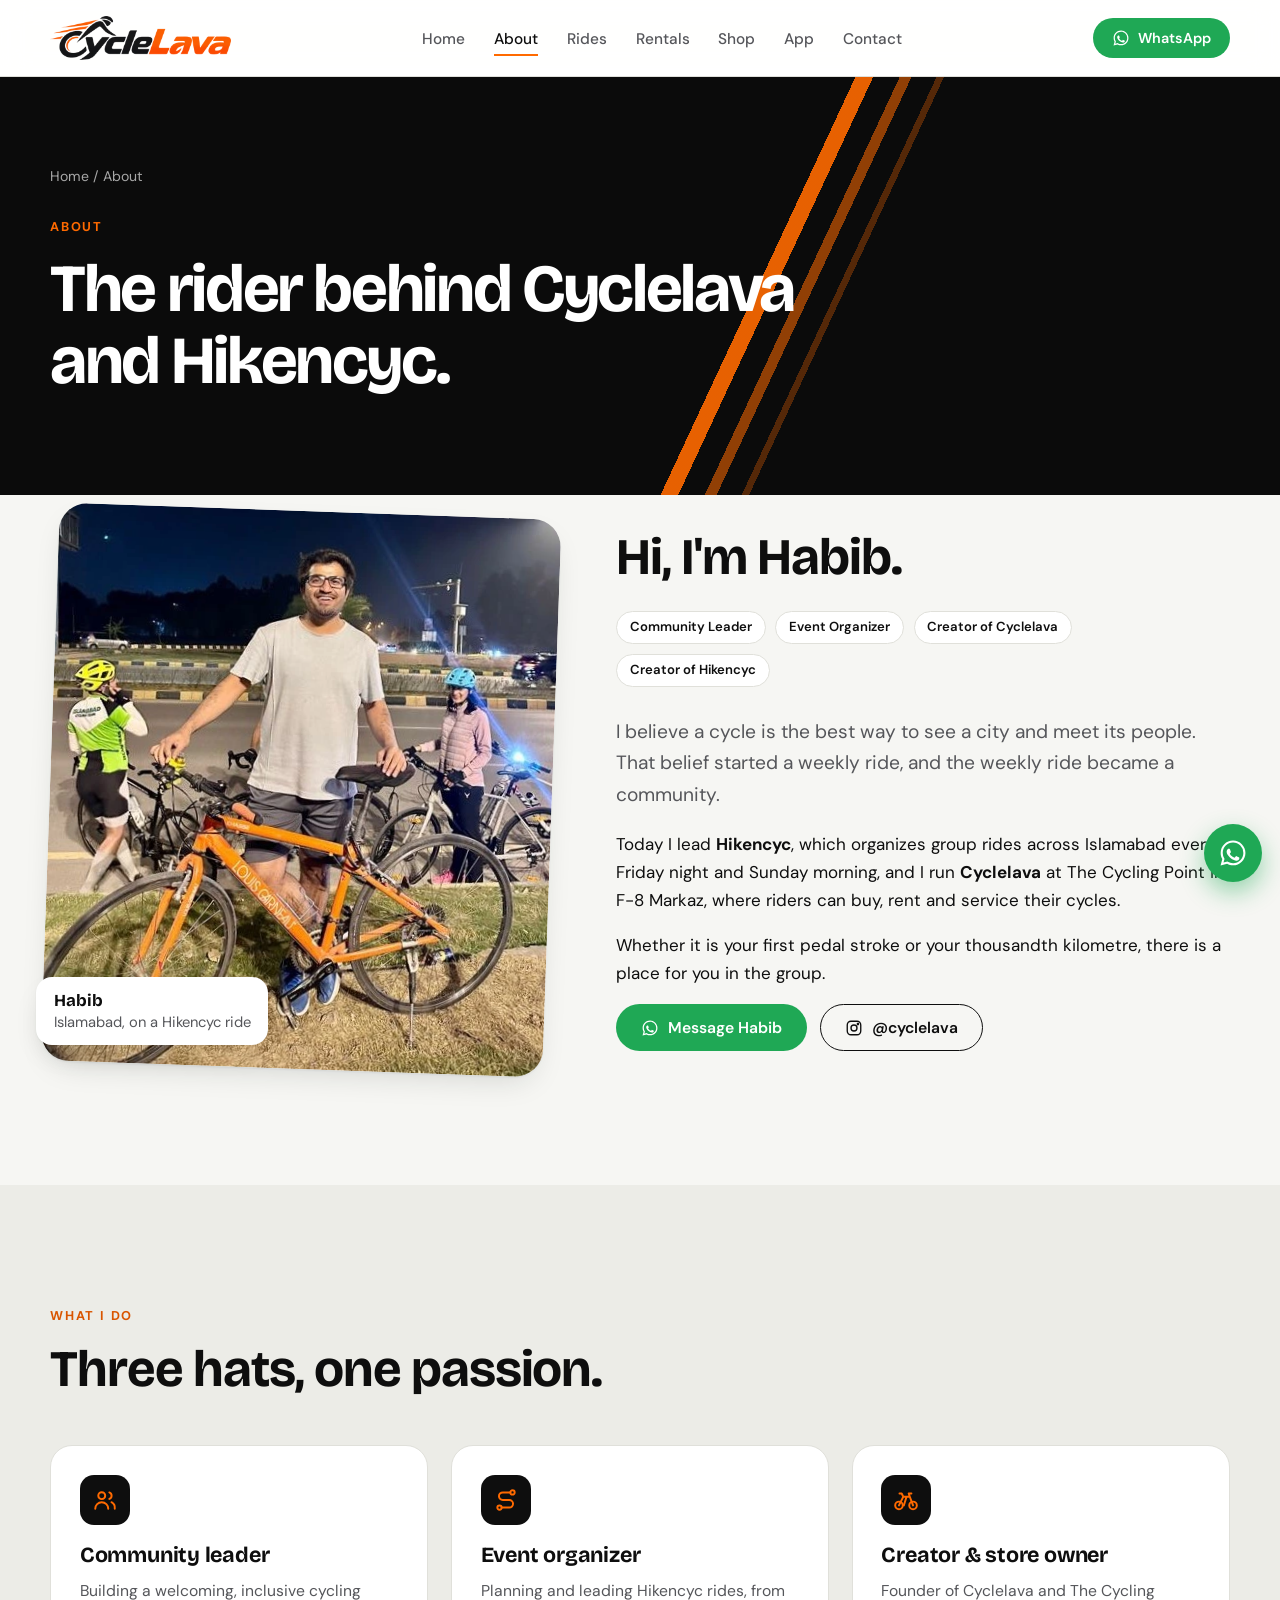
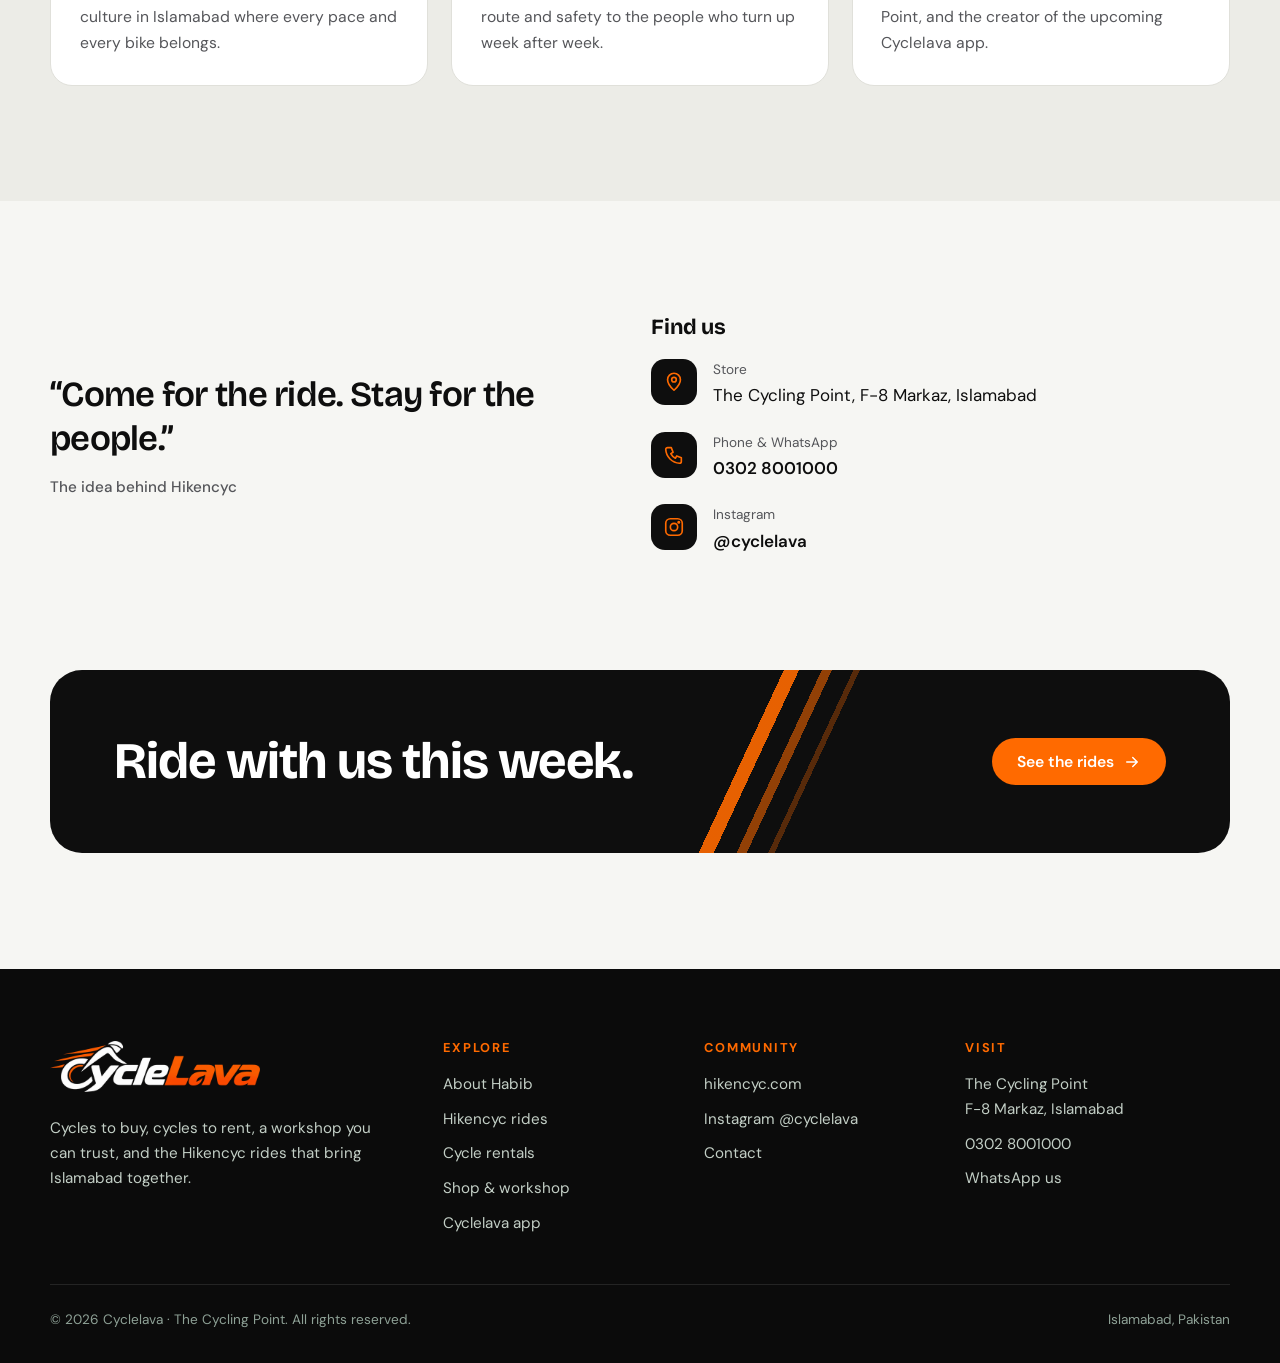
==== about/index.html @ 240cebce "Check in" ====
<!DOCTYPE html>
<html lang="en">
<head>
<meta charset="UTF-8">
<meta name="viewport" content="width=device-width, initial-scale=1">
<title>About Habib | Founder of Cyclelava &amp; Hikencyc, Islamabad</title>
<meta name="description" content="Meet Habib: community leader, event organizer and creator of Cyclelava and Hikencyc, Islamabad&#x27;s cycling community with rides every Friday night and Sunday morning.">
<link rel="canonical" href="https://cyclelava.com/about/">
<meta name="robots" content="index, follow, max-image-preview:large">
<meta name="theme-color" content="#f6f2ea">
<meta name="author" content="Habib">
<meta name="geo.region" content="PK-IS"><meta name="geo.placename" content="Islamabad">
<meta property="og:site_name" content="Cyclelava">
<meta property="og:type" content="profile">
<meta property="og:title" content="About Habib | Founder of Cyclelava &amp; Hikencyc, Islamabad">
<meta property="og:description" content="Meet Habib: community leader, event organizer and creator of Cyclelava and Hikencyc, Islamabad&#x27;s cycling community with rides every Friday night and Sunday morning.">
<meta property="og:url" content="https://cyclelava.com/about/">
<meta property="og:image" content="https://cyclelava.com/assets/images/habib.jpg">
<meta property="og:locale" content="en_PK">
<meta name="twitter:card" content="summary_large_image">
<meta name="twitter:title" content="About Habib | Founder of Cyclelava &amp; Hikencyc, Islamabad">
<meta name="twitter:description" content="Meet Habib: community leader, event organizer and creator of Cyclelava and Hikencyc, Islamabad&#x27;s cycling community with rides every Friday night and Sunday morning.">
<meta name="twitter:image" content="https://cyclelava.com/assets/images/habib.jpg">
<link rel="icon" type="image/png" href="/assets/images/favicon.png">
<link rel="apple-touch-icon" href="/assets/images/apple-touch-icon.png">
<link rel="preconnect" href="https://fonts.googleapis.com"><link rel="preconnect" href="https://fonts.gstatic.com" crossorigin><link href="https://fonts.googleapis.com/css2?family=Bricolage+Grotesque:opsz,wght@12..96,500;12..96,700;12..96,800&family=DM+Sans:wght@400;500;600;700&display=swap" rel="stylesheet">
<link rel="stylesheet" href="/assets/css/style.css">
<script type="application/ld+json">{"@context": "https://schema.org", "@type": ["BikeStore", "LocalBusiness"], "@id": "https://cyclelava.com/#business", "name": "Cyclelava | The Cycling Point", "alternateName": ["Cyclelava", "The Cycling Point Islamabad"], "description": "Bicycle store in F-8 Markaz, Islamabad: new and pre-owned cycles, bicycle rentals, accessories, repairs and home of the Hikencyc cycling community.", "url": "https://cyclelava.com/", "image": "https://cyclelava.com/assets/images/habib.jpg", "logo": "https://cyclelava.com/assets/images/logo.webp", "telephone": "+923028001000", "sameAs": ["https://instagram.com/cyclelava", "https://hikencyc.com"], "priceRange": "$$", "hasMap": "https://www.google.com/maps/search/?api=1&query=The+Cycling+Point+F-8+Markaz+Islamabad", "address": {"@type": "PostalAddress", "streetAddress": "The Cycling Point, F-8 Markaz", "addressLocality": "Islamabad", "addressRegion": "Islamabad Capital Territory", "addressCountry": "PK"}, "founder": {"@id": "https://cyclelava.com/about/#habib"}, "areaServed": "Islamabad"}</script><script type="application/ld+json">{"@context": "https://schema.org", "@type": "Person", "@id": "https://cyclelava.com/about/#habib", "name": "Habib", "jobTitle": "Founder, Community Leader & Event Organizer", "image": "https://cyclelava.com/assets/images/habib.jpg", "url": "https://cyclelava.com/about/", "telephone": "+923028001000", "worksFor": {"@id": "https://cyclelava.com/#business"}, "sameAs": ["https://instagram.com/cyclelava", "https://hikencyc.com"], "address": {"@type": "PostalAddress", "addressLocality": "Islamabad", "addressCountry": "PK"}}</script><script type="application/ld+json">{"@context": "https://schema.org", "@type": "BreadcrumbList", "itemListElement": [{"@type": "ListItem", "position": 1, "name": "Home", "item": "https://cyclelava.com/"}, {"@type": "ListItem", "position": 2, "name": "About", "item": "https://cyclelava.com/about/"}]}</script>
</head>
<body>
<a class="skip" href="#main">Skip to content</a>
<header class="site-header"><div class="container nav">
<a class="logo" href="/" aria-label="CycleLava home"><img src="/assets/images/logo-speedmark.webp" width="576" height="140" alt="CycleLava"></a>
<nav aria-label="Main"><ul class="nav-links"><li><a href="/">Home</a></li><li><a href="/about/" aria-current="page">About</a></li><li><a href="/events/">Rides</a></li><li><a href="/rentals/">Rentals</a></li><li><a href="/shop/">Shop</a></li><li><a href="/app/">App</a></li><li><a href="/contact/">Contact</a></li><li class="menu-cta"><a class="btn btn-wa" href="https://wa.me/923028001000?text=Assalam-o-Alaikum%21%20I%20found%20you%20through%20the%20Cyclelava%20website." target="_blank" rel="noopener"><svg viewBox="0 0 24 24" fill="currentColor"><path d="M12.04 2c-5.46 0-9.91 4.45-9.91 9.91 0 1.75.46 3.45 1.32 4.95L2.05 22l5.25-1.38c1.45.79 3.08 1.21 4.74 1.21 5.46 0 9.91-4.45 9.91-9.91 0-2.65-1.03-5.14-2.9-7.01A9.816 9.816 0 0012.04 2m.01 1.67c2.2 0 4.26.86 5.82 2.42a8.225 8.225 0 012.41 5.83c0 4.54-3.7 8.24-8.24 8.24-1.48 0-2.93-.4-4.2-1.15l-.3-.18-3.12.82.83-3.04-.2-.31a8.196 8.196 0 01-1.26-4.38c0-4.54 3.7-8.24 8.24-8.24m4.52 11.64c-.25-.13-1.47-.72-1.7-.81-.23-.08-.39-.13-.56.13-.17.25-.64.81-.79.97-.14.17-.29.19-.54.06-.25-.13-1.06-.39-2.01-1.24-.74-.66-1.25-1.48-1.39-1.73-.14-.25-.01-.39.11-.51.11-.11.25-.29.37-.43.13-.15.17-.25.25-.42.08-.17.04-.31-.02-.44-.06-.13-.56-1.35-.77-1.85-.2-.49-.41-.42-.56-.43h-.48c-.17 0-.44.06-.67.31-.23.25-.88.86-.88 2.1 0 1.24.9 2.44 1.03 2.61.13.17 1.78 2.71 4.3 3.8 2.53 1.08 2.53.72 2.98.68.46-.05 1.47-.6 1.68-1.18.21-.58.21-1.08.15-1.18-.06-.1-.23-.17-.48-.29z"/></svg> Chat on WhatsApp</a><a class="btn btn-ghost" href="tel:+923028001000"><svg viewBox="0 0 24 24" fill="none" stroke="currentColor" stroke-width="1.8" stroke-linecap="round" stroke-linejoin="round"><path d="M5 4h4l2 5-2.5 1.5a11 11 0 005 5L15 13l5 2v4a2 2 0 01-2 2A16 16 0 013 6a2 2 0 012-2z"/></svg> Call 0302 8001000</a></li></ul></nav>
<a class="btn btn-wa btn-sm nav-cta" href="https://wa.me/923028001000?text=Assalam-o-Alaikum%21%20I%20found%20you%20through%20the%20Cyclelava%20website." target="_blank" rel="noopener"><svg viewBox="0 0 24 24" fill="currentColor"><path d="M12.04 2c-5.46 0-9.91 4.45-9.91 9.91 0 1.75.46 3.45 1.32 4.95L2.05 22l5.25-1.38c1.45.79 3.08 1.21 4.74 1.21 5.46 0 9.91-4.45 9.91-9.91 0-2.65-1.03-5.14-2.9-7.01A9.816 9.816 0 0012.04 2m.01 1.67c2.2 0 4.26.86 5.82 2.42a8.225 8.225 0 012.41 5.83c0 4.54-3.7 8.24-8.24 8.24-1.48 0-2.93-.4-4.2-1.15l-.3-.18-3.12.82.83-3.04-.2-.31a8.196 8.196 0 01-1.26-4.38c0-4.54 3.7-8.24 8.24-8.24m4.52 11.64c-.25-.13-1.47-.72-1.7-.81-.23-.08-.39-.13-.56.13-.17.25-.64.81-.79.97-.14.17-.29.19-.54.06-.25-.13-1.06-.39-2.01-1.24-.74-.66-1.25-1.48-1.39-1.73-.14-.25-.01-.39.11-.51.11-.11.25-.29.37-.43.13-.15.17-.25.25-.42.08-.17.04-.31-.02-.44-.06-.13-.56-1.35-.77-1.85-.2-.49-.41-.42-.56-.43h-.48c-.17 0-.44.06-.67.31-.23.25-.88.86-.88 2.1 0 1.24.9 2.44 1.03 2.61.13.17 1.78 2.71 4.3 3.8 2.53 1.08 2.53.72 2.98.68.46-.05 1.47-.6 1.68-1.18.21-.58.21-1.08.15-1.18-.06-.1-.23-.17-.48-.29z"/></svg> WhatsApp</a>
<button class="nav-toggle" aria-label="Menu" aria-expanded="false"><span></span></button>
</div></header>
<main id="main">

<section class="page-head"><div class="container">
<div class="crumbs"><a href="/">Home</a> / About</div>
<span class="eyebrow">About</span>
<h1>The rider behind Cyclelava and Hikencyc.</h1>
</div></section>

<section class="section" style="padding-top:1rem"><div class="container split">
<div class="photo-card tilt reveal"><img src="/assets/images/habib.webp" width="612" height="558" alt="Habib, community leader and event organizer, with his orange road bike on an Islamabad night ride">
<div class="photo-tag"><strong>Habib</strong><span>Islamabad, on a Hikencyc ride</span></div></div>
<div class="reveal">
<h2>Hi, I'm Habib.</h2>
<div class="role-list"><span class="chip">Community Leader</span><span class="chip">Event Organizer</span><span class="chip">Creator of Cyclelava</span><span class="chip">Creator of Hikencyc</span></div>
<p class="lead">I believe a cycle is the best way to see a city and meet its people. That belief started a weekly ride, and the weekly ride became a community.</p>
<p>Today I lead <strong>Hikencyc</strong>, which organizes group rides across Islamabad every Friday night and Sunday morning, and I run <strong>Cyclelava</strong> at The Cycling Point in F-8 Markaz, where riders can buy, rent and service their cycles.</p>
<p>Whether it is your first pedal stroke or your thousandth kilometre, there is a place for you in the group.</p>
<div class="btn-row"><a class="btn btn-wa" href="https://wa.me/923028001000?text=Assalam-o-Alaikum%20Habib%21%20I%20found%20you%20through%20the%20Cyclelava%20website." target="_blank" rel="noopener"><svg viewBox="0 0 24 24" fill="currentColor"><path d="M12.04 2c-5.46 0-9.91 4.45-9.91 9.91 0 1.75.46 3.45 1.32 4.95L2.05 22l5.25-1.38c1.45.79 3.08 1.21 4.74 1.21 5.46 0 9.91-4.45 9.91-9.91 0-2.65-1.03-5.14-2.9-7.01A9.816 9.816 0 0012.04 2m.01 1.67c2.2 0 4.26.86 5.82 2.42a8.225 8.225 0 012.41 5.83c0 4.54-3.7 8.24-8.24 8.24-1.48 0-2.93-.4-4.2-1.15l-.3-.18-3.12.82.83-3.04-.2-.31a8.196 8.196 0 01-1.26-4.38c0-4.54 3.7-8.24 8.24-8.24m4.52 11.64c-.25-.13-1.47-.72-1.7-.81-.23-.08-.39-.13-.56.13-.17.25-.64.81-.79.97-.14.17-.29.19-.54.06-.25-.13-1.06-.39-2.01-1.24-.74-.66-1.25-1.48-1.39-1.73-.14-.25-.01-.39.11-.51.11-.11.25-.29.37-.43.13-.15.17-.25.25-.42.08-.17.04-.31-.02-.44-.06-.13-.56-1.35-.77-1.85-.2-.49-.41-.42-.56-.43h-.48c-.17 0-.44.06-.67.31-.23.25-.88.86-.88 2.1 0 1.24.9 2.44 1.03 2.61.13.17 1.78 2.71 4.3 3.8 2.53 1.08 2.53.72 2.98.68.46-.05 1.47-.6 1.68-1.18.21-.58.21-1.08.15-1.18-.06-.1-.23-.17-.48-.29z"/></svg> Message Habib</a><a class="btn btn-ghost" href="https://instagram.com/cyclelava" target="_blank" rel="noopener"><svg viewBox="0 0 24 24" fill="none" stroke="currentColor" stroke-width="1.8" stroke-linecap="round" stroke-linejoin="round"><rect x="3" y="3" width="18" height="18" rx="5"/><circle cx="12" cy="12" r="4"/><circle cx="17.2" cy="6.8" r=".8" fill="currentColor"/></svg> @cyclelava</a></div>
</div></div></section>

<section class="section section-soft"><div class="container">
<div class="section-head reveal"><span class="eyebrow">What I do</span><h2>Three hats, one passion.</h2></div>
<div class="grid grid-3">
<article class="card reveal"><div class="icon"><svg viewBox="0 0 24 24" fill="none" stroke="currentColor" stroke-width="1.8" stroke-linecap="round" stroke-linejoin="round"><circle cx="9" cy="8" r="3.2"/><path d="M3 20a6 6 0 0112 0"/><path d="M16 5a3.2 3.2 0 010 6M18 14a6 6 0 013 6"/></svg></div><h3>Community leader</h3><p>Building a welcoming, inclusive cycling culture in Islamabad where every pace and every bike belongs.</p></article>
<article class="card reveal"><div class="icon"><svg viewBox="0 0 24 24" fill="none" stroke="currentColor" stroke-width="1.8" stroke-linecap="round" stroke-linejoin="round"><circle cx="6" cy="19" r="2"/><circle cx="18" cy="5" r="2"/><path d="M8 19h7a3.5 3.5 0 000-7H9a3.5 3.5 0 010-7h7"/></svg></div><h3>Event organizer</h3><p>Planning and leading Hikencyc rides, from route and safety to the people who turn up week after week.</p></article>
<article class="card reveal"><div class="icon"><svg viewBox="0 0 24 24" fill="none" stroke="currentColor" stroke-width="1.8" stroke-linecap="round" stroke-linejoin="round"><circle cx="5.5" cy="17" r="3.5"/><circle cx="18.5" cy="17" r="3.5"/><path d="M5.5 17l4-8h6l3 8M9.5 9L8 6H6m6.5 3L10 17m5.5-8l-1-3h2.5"/></svg></div><h3>Creator &amp; store owner</h3><p>Founder of Cyclelava and The Cycling Point, and the creator of the upcoming Cyclelava app.</p></article>
</div></div></section>

<section class="section"><div class="container grid grid-2" style="align-items:center">
<div class="quote reveal">&ldquo;Come for the ride. Stay for the people.&rdquo;<small>The idea behind Hikencyc</small></div>
<div class="reveal"><h3>Find us</h3>
<ul class="contact-list" style="margin-top:1.2rem">
<li><span class="icon"><svg viewBox="0 0 24 24" fill="none" stroke="currentColor" stroke-width="1.8" stroke-linecap="round" stroke-linejoin="round"><path d="M12 21s7-6.2 7-11.5A7 7 0 005 9.5C5 14.800 12 21 12 21z"/><circle cx="12" cy="9.5" r="2.5"/></svg></span><div><small>Store</small>The Cycling Point, F-8 Markaz, Islamabad</div></li>
<li><span class="icon"><svg viewBox="0 0 24 24" fill="none" stroke="currentColor" stroke-width="1.8" stroke-linecap="round" stroke-linejoin="round"><path d="M5 4h4l2 5-2.5 1.5a11 11 0 005 5L15 13l5 2v4a2 2 0 01-2 2A16 16 0 013 6a2 2 0 012-2z"/></svg></span><div><small>Phone &amp; WhatsApp</small><a href="tel:+923028001000">0302 8001000</a></div></li>
<li><span class="icon"><svg viewBox="0 0 24 24" fill="none" stroke="currentColor" stroke-width="1.8" stroke-linecap="round" stroke-linejoin="round"><rect x="3" y="3" width="18" height="18" rx="5"/><circle cx="12" cy="12" r="4"/><circle cx="17.2" cy="6.8" r=".8" fill="currentColor"/></svg></span><div><small>Instagram</small><a href="https://instagram.com/cyclelava" target="_blank" rel="noopener">@cyclelava</a></div></li>
</ul></div>
</div></section>
<section class="section" style="padding-top:0"><div class="container"><div class="cta-band reveal"><h2>Ride with us this week.</h2><div class="btn-row"><a class="btn btn-dark" href="/events/">See the rides <svg viewBox="0 0 24 24" fill="none" stroke="currentColor" stroke-width="2" stroke-linecap="round" stroke-linejoin="round"><path d="M5 12h14M13 6l6 6-6 6"/></svg></a></div></div></div></section>

</main>
<footer class="site-footer"><div class="container">
<div class="footer-grid">
<div><a class="footer-logo" href="/" aria-label="CycleLava home"><img src="/assets/images/logo-speedmark-light.webp" width="576" height="140" loading="lazy" alt="CycleLava"></a>
<p style="margin-top:1rem;max-width:34ch">Cycles to buy, cycles to rent, a workshop you can trust, and the Hikencyc rides that bring Islamabad together.</p></div>
<div><h4>Explore</h4><ul><li><a href="/about/">About Habib</a></li><li><a href="/events/">Hikencyc rides</a></li><li><a href="/rentals/">Cycle rentals</a></li><li><a href="/shop/">Shop &amp; workshop</a></li><li><a href="/app/">Cyclelava app</a></li></ul></div>
<div><h4>Community</h4><ul><li><a href="https://hikencyc.com" target="_blank" rel="noopener">hikencyc.com</a></li><li><a href="https://instagram.com/cyclelava" target="_blank" rel="noopener">Instagram @cyclelava</a></li><li><a href="/contact/">Contact</a></li></ul></div>
<div><h4>Visit</h4><ul><li>The Cycling Point<br>F-8 Markaz, Islamabad</li><li><a href="tel:+923028001000">0302 8001000</a></li><li><a href="https://wa.me/923028001000" target="_blank" rel="noopener">WhatsApp us</a></li></ul></div>
</div>
<div class="footer-bar"><span>&copy; <span data-year>2026</span> Cyclelava &middot; The Cycling Point. All rights reserved.</span><span>Islamabad, Pakistan</span></div>
</div></footer>
<nav class="m-bar" aria-label="Quick actions"><a href="tel:+923028001000"><svg viewBox="0 0 24 24" fill="none" stroke="currentColor" stroke-width="1.8" stroke-linecap="round" stroke-linejoin="round"><path d="M5 4h4l2 5-2.5 1.5a11 11 0 005 5L15 13l5 2v4a2 2 0 01-2 2A16 16 0 013 6a2 2 0 012-2z"/></svg><span>Call</span></a><a class="m-wa" href="https://wa.me/923028001000?text=Assalam-o-Alaikum%21%20I%20am%20visiting%20the%20Cyclelava%20website." target="_blank" rel="noopener"><svg viewBox="0 0 24 24" fill="currentColor"><path d="M12.04 2c-5.46 0-9.91 4.45-9.91 9.91 0 1.75.46 3.45 1.32 4.95L2.05 22l5.25-1.38c1.45.79 3.08 1.21 4.74 1.21 5.46 0 9.91-4.45 9.91-9.91 0-2.65-1.03-5.14-2.9-7.01A9.816 9.816 0 0012.04 2m.01 1.67c2.2 0 4.26.86 5.82 2.42a8.225 8.225 0 012.41 5.83c0 4.54-3.7 8.24-8.24 8.24-1.48 0-2.93-.4-4.2-1.15l-.3-.18-3.12.82.83-3.04-.2-.31a8.196 8.196 0 01-1.26-4.38c0-4.54 3.7-8.24 8.24-8.24m4.52 11.64c-.25-.13-1.47-.72-1.7-.81-.23-.08-.39-.13-.56.13-.17.25-.64.81-.79.97-.14.17-.29.19-.54.06-.25-.13-1.06-.39-2.01-1.24-.74-.66-1.25-1.48-1.39-1.73-.14-.25-.01-.39.11-.51.11-.11.25-.29.37-.43.13-.15.17-.25.25-.42.08-.17.04-.31-.02-.44-.06-.13-.56-1.35-.77-1.85-.2-.49-.41-.42-.56-.43h-.48c-.17 0-.44.06-.67.31-.23.25-.88.86-.88 2.1 0 1.24.9 2.44 1.03 2.61.13.17 1.78 2.71 4.3 3.8 2.53 1.08 2.53.72 2.98.68.46-.05 1.47-.6 1.68-1.18.21-.58.21-1.08.15-1.18-.06-.1-.23-.17-.48-.29z"/></svg><span>WhatsApp</span></a><a href="https://www.google.com/maps/search/?api=1&query=The+Cycling+Point+F-8+Markaz+Islamabad" target="_blank" rel="noopener"><svg viewBox="0 0 24 24" fill="none" stroke="currentColor" stroke-width="1.8" stroke-linecap="round" stroke-linejoin="round"><path d="M12 21s7-6.2 7-11.5A7 7 0 005 9.5C5 14.800 12 21 12 21z"/><circle cx="12" cy="9.5" r="2.5"/></svg><span>Directions</span></a><a href="/events/"><svg viewBox="0 0 24 24" fill="none" stroke="currentColor" stroke-width="1.8" stroke-linecap="round" stroke-linejoin="round"><circle cx="5.5" cy="17" r="3.5"/><circle cx="18.5" cy="17" r="3.5"/><path d="M5.5 17l4-8h6l3 8M9.5 9L8 6H6m6.5 3L10 17m5.5-8l-1-3h2.5"/></svg><span>Rides</span></a></nav>
<a class="wa-float" href="https://wa.me/923028001000?text=Assalam-o-Alaikum%21%20I%20am%20visiting%20the%20Cyclelava%20website." target="_blank" rel="noopener" aria-label="Chat on WhatsApp"><svg viewBox="0 0 24 24" fill="currentColor"><path d="M12.04 2c-5.46 0-9.91 4.45-9.91 9.91 0 1.75.46 3.45 1.32 4.95L2.05 22l5.25-1.38c1.45.79 3.08 1.21 4.74 1.21 5.46 0 9.91-4.45 9.91-9.91 0-2.65-1.03-5.14-2.9-7.01A9.816 9.816 0 0012.04 2m.01 1.67c2.2 0 4.26.86 5.82 2.42a8.225 8.225 0 012.41 5.83c0 4.54-3.7 8.24-8.24 8.24-1.48 0-2.93-.4-4.2-1.15l-.3-.18-3.12.82.83-3.04-.2-.31a8.196 8.196 0 01-1.26-4.38c0-4.54 3.7-8.24 8.24-8.24m4.52 11.64c-.25-.13-1.47-.72-1.7-.81-.23-.08-.39-.13-.56.13-.17.25-.64.81-.79.97-.14.17-.29.19-.54.06-.25-.13-1.06-.39-2.01-1.24-.74-.66-1.25-1.48-1.39-1.73-.14-.25-.01-.39.11-.51.11-.11.25-.29.37-.43.13-.15.17-.25.25-.42.08-.17.04-.31-.02-.44-.06-.13-.56-1.35-.77-1.85-.2-.49-.41-.42-.56-.43h-.48c-.17 0-.44.06-.67.31-.23.25-.88.86-.88 2.1 0 1.24.9 2.44 1.03 2.61.13.17 1.78 2.71 4.3 3.8 2.53 1.08 2.53.72 2.98.68.46-.05 1.47-.6 1.68-1.18.21-.58.21-1.08.15-1.18-.06-.1-.23-.17-.48-.29z"/></svg></a>
<script src="/assets/js/main.js" defer></script>
</body>
</html>
---- assets/css/style.css ----
/* Cyclelava — The Cycling Point, F-8 Markaz Islamabad */
:root {
  --bg: #f6f2ea;
  --bg-soft: #efe9dd;
  --surface: #ffffff;
  --ink: #14201a;
  --ink-soft: #4a5750;
  --line: #ded7c8;
  --forest: #14281f;
  --forest-2: #1d3a2d;
  --accent: #f25a1d;
  --accent-ink: #c8430c;
  --wa: #1fa855;
  --radius: 20px;
  --font-head: "Bricolage Grotesque", "Segoe UI", system-ui, sans-serif;
  --font-body: "DM Sans", "Segoe UI", system-ui, sans-serif;
  --shadow: 0 1px 2px rgba(20, 32, 26, .06), 0 12px 32px -12px rgba(20, 32, 26, .18);
}

*, *::before, *::after { box-sizing: border-box; }
html { scroll-behavior: smooth; -webkit-text-size-adjust: 100%; }
body {
  margin: 0;
  background: var(--bg);
  color: var(--ink);
  font-family: var(--font-body);
  font-size: 17px;
  line-height: 1.65;
  -webkit-font-smoothing: antialiased;
}
img { max-width: 100%; display: block; }
a { color: inherit; }
h1, h2, h3, h4 { font-family: var(--font-head); line-height: 1.08; letter-spacing: -0.02em; margin: 0 0 .5em; font-weight: 700; }
h1 { font-size: clamp(2.6rem, 6.4vw, 5rem); letter-spacing: -0.035em; }
h2 { font-size: clamp(2rem, 4.2vw, 3.2rem); }
h3 { font-size: 1.35rem; letter-spacing: -0.01em; }
p { margin: 0 0 1em; }
.container { width: min(1180px, 100% - 40px); margin-inline: auto; }
.skip { position: absolute; left: -999px; top: 8px; background: var(--ink); color: #fff; padding: .6rem 1rem; border-radius: 8px; z-index: 100; }
.skip:focus { left: 8px; }
:focus-visible { outline: 3px solid var(--accent); outline-offset: 3px; border-radius: 6px; }

/* ---------- Buttons ---------- */
.btn {
  display: inline-flex; align-items: center; gap: .55rem;
  padding: .85rem 1.5rem; border-radius: 999px; border: 1.5px solid transparent;
  font: 600 .98rem/1 var(--font-body); text-decoration: none; cursor: pointer;
  transition: transform .18s ease, background .18s ease, border-color .18s ease, color .18s ease;
}
.btn:hover { transform: translateY(-2px); }
.btn svg { width: 18px; height: 18px; flex: none; }
.btn-primary { background: var(--accent); color: #fff; }
.btn-primary:hover { background: var(--accent-ink); }
.btn-dark { background: var(--ink); color: #fff; }
.btn-dark:hover { background: #000; }
.btn-ghost { border-color: var(--ink); color: var(--ink); background: transparent; }
.btn-ghost:hover { background: var(--ink); color: #fff; }
.on-dark .btn-ghost { border-color: rgba(255,255,255,.5); color: #fff; }
.on-dark .btn-ghost:hover { background: #fff; color: var(--ink); }
.btn-wa { background: var(--wa); color: #fff; }
.btn-wa:hover { background: #17893f; }
.btn-sm { padding: .62rem 1.1rem; font-size: .9rem; }
.btn-row { display: flex; flex-wrap: wrap; gap: .8rem; }

/* ---------- Header ---------- */
.site-header {
  position: sticky; top: 0; z-index: 50;
  background: rgba(246, 242, 234, .86);
  backdrop-filter: blur(14px); -webkit-backdrop-filter: blur(14px);
  border-bottom: 1px solid transparent;
  transition: border-color .2s ease;
}
.site-header.scrolled { border-bottom-color: var(--line); }
.nav { display: flex; align-items: center; justify-content: space-between; height: 72px; gap: 1rem; }
.logo { font-family: var(--font-head); font-weight: 800; font-size: 1.55rem; letter-spacing: -0.04em; text-decoration: none; display: inline-flex; align-items: baseline; }
.logo i { width: .42em; height: .42em; border-radius: 50%; background: var(--accent); display: inline-block; margin-left: 2px; }
.nav-links { display: flex; align-items: center; gap: 1.8rem; list-style: none; margin: 0; padding: 0; }
.nav-links a { text-decoration: none; font-weight: 500; font-size: .96rem; color: var(--ink-soft); padding: .3rem 0; border-bottom: 2px solid transparent; transition: color .15s, border-color .15s; }
.nav-links a:hover, .nav-links a[aria-current="page"] { color: var(--ink); border-color: var(--accent); }
.nav-toggle { display: none; background: none; border: 0; width: 44px; height: 44px; cursor: pointer; padding: 0; }
.nav-toggle span, .nav-toggle span::before, .nav-toggle span::after { display: block; width: 24px; height: 2px; background: var(--ink); position: relative; margin: auto; transition: transform .2s, background .2s; }
.nav-toggle span::before, .nav-toggle span::after { content: ""; position: absolute; left: 0; }
.nav-toggle span::before { top: -7px; } .nav-toggle span::after { top: 7px; }
.nav-open .nav-toggle span { background: transparent; }
.nav-open .nav-toggle span::before { transform: translateY(7px) rotate(45deg); }
.nav-open .nav-toggle span::after { transform: translateY(-7px) rotate(-45deg); }

/* ---------- Sections ---------- */
.section { padding: clamp(4rem, 9vw, 7.5rem) 0; }
.section-soft { background: var(--bg-soft); }
.section-dark { background: var(--forest); color: #eef2ec; }
.section-dark .eyebrow { color: #ff9a6b; }
.section-dark p, .section-dark .lead { color: #c3cfc6; }
.eyebrow { display: inline-block; font-weight: 700; font-size: .8rem; letter-spacing: .14em; text-transform: uppercase; color: var(--accent-ink); margin-bottom: 1rem; }
.lead { font-size: 1.2rem; color: var(--ink-soft); max-width: 60ch; }
.section-head { max-width: 760px; margin-bottom: 3rem; }
.section-head.center { margin-inline: auto; text-align: center; }
.section-head.center .lead { margin-inline: auto; }

/* ---------- Hero ---------- */
.hero { padding: clamp(2.5rem, 6vw, 5rem) 0 clamp(3rem, 7vw, 6rem); }
.hero-grid { display: grid; grid-template-columns: 1.15fr .85fr; gap: clamp(2rem, 5vw, 5rem); align-items: center; }
.hero h1 em { font-style: normal; color: var(--accent); }
.hero .lead { margin: 1.4rem 0 2rem; }
.hero-meta { display: flex; flex-wrap: wrap; gap: .6rem 1.6rem; margin-top: 2.2rem; padding-top: 1.6rem; border-top: 1px solid var(--line); color: var(--ink-soft); font-size: .95rem; }
.hero-meta strong { color: var(--ink); }
.photo-card { position: relative; }
.photo-card img { width: 100%; aspect-ratio: 612 / 558; object-fit: cover; border-radius: 28px; box-shadow: var(--shadow); }
.photo-card.tilt img { transform: rotate(2deg); }
.photo-tag {
  position: absolute; left: -14px; bottom: 24px; background: var(--surface); border-radius: 16px;
  padding: .8rem 1.1rem; box-shadow: var(--shadow); font-size: .92rem; line-height: 1.35;
}
.photo-tag strong { display: block; font-family: var(--font-head); font-size: 1.05rem; }
.photo-tag span { color: var(--ink-soft); }

/* ---------- Cards / grids ---------- */
.grid { display: grid; gap: 1.4rem; }
.grid-4 { grid-template-columns: repeat(4, 1fr); }
.grid-3 { grid-template-columns: repeat(3, 1fr); }
.grid-2 { grid-template-columns: repeat(2, 1fr); }
.card { background: var(--surface); border: 1px solid var(--line); border-radius: var(--radius); padding: 1.8rem; transition: transform .2s ease, box-shadow .2s ease; }
.card:hover { transform: translateY(-4px); box-shadow: var(--shadow); }
.card p { color: var(--ink-soft); margin: 0; font-size: .98rem; }
.card .icon { width: 50px; height: 50px; border-radius: 14px; background: #fde9df; color: var(--accent-ink); display: grid; place-items: center; margin-bottom: 1.2rem; }
.card .icon svg { width: 26px; height: 26px; }
.card-link { display: inline-flex; gap: .4rem; margin-top: 1.1rem; font-weight: 600; font-size: .95rem; text-decoration: none; color: var(--accent-ink); }
.card-link:hover { text-decoration: underline; }
.chip { display: inline-block; padding: .3rem .8rem; border-radius: 999px; background: var(--bg-soft); font-size: .82rem; font-weight: 600; color: var(--ink-soft); }

/* ---------- Rides ---------- */
.ride-card { border-radius: 24px; padding: 2.2rem; background: var(--forest-2); border: 1px solid rgba(255,255,255,.08); position: relative; overflow: hidden; }
.ride-card h3 { font-size: 1.9rem; color: #fff; margin: .3rem 0 .6rem; }
.ride-card .day { font-weight: 700; letter-spacing: .14em; text-transform: uppercase; font-size: .78rem; color: #ff9a6b; }
.ride-card .next { margin-top: 1.4rem; padding-top: 1.2rem; border-top: 1px solid rgba(255,255,255,.12); font-size: .95rem; color: #c3cfc6; }
.ride-card .next strong { color: #fff; }
.ride-card .ghost-num { position: absolute; right: 1.2rem; top: -.6rem; font: 800 7rem/1 var(--font-head); color: rgba(255,255,255,.04); pointer-events: none; }
.checklist { list-style: none; padding: 0; margin: 1.2rem 0; display: grid; gap: .7rem; }
.checklist li { display: flex; gap: .7rem; align-items: flex-start; }
.checklist li::before { content: ""; flex: none; width: 20px; height: 20px; margin-top: 3px; border-radius: 50%; background: var(--accent) url("data:image/svg+xml,%3Csvg xmlns='http://www.w3.org/2000/svg' viewBox='0 0 24 24' fill='none' stroke='white' stroke-width='3.5' stroke-linecap='round' stroke-linejoin='round'%3E%3Cpath d='M5 12l4.5 4.5L19 7'/%3E%3C/svg%3E") center/70% no-repeat; }

/* ---------- Split / about ---------- */
.split { display: grid; grid-template-columns: .9fr 1.1fr; gap: clamp(2rem, 5vw, 5rem); align-items: center; }
.split.flip { grid-template-columns: 1.1fr .9fr; }
.role-list { display: flex; flex-wrap: wrap; gap: .6rem; margin: 1.4rem 0 1.8rem; }
.role-list .chip { background: var(--surface); border: 1px solid var(--line); color: var(--ink); }
.stat-row { display: grid; grid-template-columns: repeat(3, 1fr); gap: 1rem; margin-top: 2rem; }
.stat { border-top: 2px solid var(--ink); padding-top: .8rem; }
.stat strong { display: block; font-family: var(--font-head); font-size: 1.5rem; letter-spacing: -.02em; }
.stat span { color: var(--ink-soft); font-size: .9rem; }
.quote { font-family: var(--font-head); font-size: clamp(1.5rem, 3vw, 2.2rem); line-height: 1.25; letter-spacing: -.02em; font-weight: 600; }
.quote small { display: block; margin-top: 1rem; font: 500 .95rem var(--font-body); color: var(--ink-soft); letter-spacing: 0; }

/* ---------- Page head ---------- */
.page-head { padding: clamp(3rem, 7vw, 5.5rem) 0 clamp(2rem, 4vw, 3rem); }
.page-head h1 { font-size: clamp(2.4rem, 5.6vw, 4.2rem); max-width: 18ch; }
.crumbs { font-size: .88rem; color: var(--ink-soft); margin-bottom: 1.4rem; }
.crumbs a { text-decoration: none; } .crumbs a:hover { text-decoration: underline; }

/* ---------- App ---------- */
.phone { width: min(300px, 100%); margin-inline: auto; background: #0c1712; border-radius: 42px; padding: 12px; box-shadow: 0 30px 60px -20px rgba(0,0,0,.45); }
.phone-screen { background: linear-gradient(180deg, #17301f, #0f1f17); border-radius: 32px; padding: 1.4rem 1.1rem 1.2rem; color: #fff; min-height: 540px; display: flex; flex-direction: column; gap: 1rem; }
.phone-top { display: flex; justify-content: space-between; font-size: .78rem; color: #9fb3a6; font-weight: 600; }
.phone-big { text-align: center; padding: .6rem 0; }
.phone-big strong { font: 800 3.4rem/1 var(--font-head); letter-spacing: -.04em; display: block; }
.phone-big span { color: #9fb3a6; font-size: .8rem; text-transform: uppercase; letter-spacing: .12em; }
.phone-stats { display: grid; grid-template-columns: repeat(3, 1fr); gap: .5rem; }
.phone-stats div { background: rgba(255,255,255,.06); border-radius: 12px; padding: .6rem; text-align: center; }
.phone-stats b { display: block; font-size: 1rem; } .phone-stats small { color: #9fb3a6; font-size: .68rem; }
.phone-map { flex: 1; min-height: 160px; border-radius: 18px; background: rgba(255,255,255,.05); position: relative; overflow: hidden; }
.phone-map svg { position: absolute; inset: 0; width: 100%; height: 100%; }
.phone-cta { background: var(--accent); border-radius: 14px; text-align: center; padding: .8rem; font-weight: 700; font-size: .9rem; }
.badge-soon { display: inline-flex; align-items: center; gap: .5rem; padding: .4rem .9rem; border-radius: 999px; background: #fde9df; color: var(--accent-ink); font-weight: 700; font-size: .82rem; }
.badge-soon::before { content: ""; width: 8px; height: 8px; border-radius: 50%; background: var(--accent); animation: pulse 1.8s infinite; }
@keyframes pulse { 0%,100% { opacity: 1; transform: scale(1); } 50% { opacity: .4; transform: scale(.7); } }

/* ---------- Forms ---------- */
.form-card { background: var(--surface); border: 1px solid var(--line); border-radius: 24px; padding: clamp(1.5rem, 3vw, 2.4rem); box-shadow: var(--shadow); }
.field { margin-bottom: 1.1rem; }
.field label { display: block; font-weight: 600; font-size: .9rem; margin-bottom: .4rem; }
.field input, .field select, .field textarea {
  width: 100%; padding: .85rem 1rem; border: 1.5px solid var(--line); border-radius: 12px; background: var(--bg);
  font: inherit; color: var(--ink); transition: border-color .15s;
}
.field input:focus, .field select:focus, .field textarea:focus { outline: none; border-color: var(--accent); }
.field-row { display: grid; grid-template-columns: 1fr 1fr; gap: 1rem; }
.form-note { font-size: .85rem; color: var(--ink-soft); margin-top: .9rem; }

/* ---------- FAQ ---------- */
.faq { max-width: 820px; margin-inline: auto; }
.faq details { border-bottom: 1px solid var(--line); padding: 1.2rem 0; }
.faq summary { cursor: pointer; font-family: var(--font-head); font-size: 1.2rem; font-weight: 600; list-style: none; display: flex; justify-content: space-between; gap: 1rem; }
.faq summary::-webkit-details-marker { display: none; }
.faq summary::after { content: "+"; font-size: 1.6rem; line-height: 1; color: var(--accent); transition: transform .2s; }
.faq details[open] summary::after { transform: rotate(45deg); }
.faq details p { margin: .8rem 0 0; color: var(--ink-soft); }

/* ---------- Contact ---------- */
.contact-list { list-style: none; padding: 0; margin: 0; display: grid; gap: 1.4rem; }
.contact-list li { display: flex; gap: 1rem; }
.contact-list .icon { width: 46px; height: 46px; flex: none; border-radius: 14px; background: #fde9df; color: var(--accent-ink); display: grid; place-items: center; }
.contact-list svg { width: 22px; height: 22px; }
.contact-list small { display: block; color: var(--ink-soft); font-size: .85rem; }
.contact-list a { text-decoration: none; font-weight: 600; } .contact-list a:hover { color: var(--accent-ink); }
.map-frame { border: 0; width: 100%; height: 100%; min-height: 380px; border-radius: 24px; filter: saturate(.85); }

/* ---------- CTA band ---------- */
.cta-band { background: var(--accent); color: #fff; border-radius: 32px; padding: clamp(2rem, 5vw, 4rem); display: flex; flex-wrap: wrap; align-items: center; justify-content: space-between; gap: 2rem; }
.cta-band h2 { margin: 0; max-width: 18ch; }
.cta-band .btn-dark:hover { background: #000; }

/* ---------- Footer ---------- */
.site-footer { background: var(--forest); color: #c3cfc6; padding: 4.5rem 0 2rem; font-size: .95rem; }
.footer-grid { display: grid; grid-template-columns: 1.6fr 1fr 1fr 1.2fr; gap: 2.5rem; }
.site-footer .logo { color: #fff; font-size: 1.8rem; }
.site-footer h4 { color: #fff; font-size: .8rem; letter-spacing: .14em; text-transform: uppercase; font-family: var(--font-body); margin-bottom: 1.1rem; }
.site-footer ul { list-style: none; padding: 0; margin: 0; display: grid; gap: .6rem; }
.site-footer a { text-decoration: none; } .site-footer a:hover { color: #fff; text-decoration: underline; }
.footer-bar { margin-top: 3rem; padding-top: 1.5rem; border-top: 1px solid rgba(255,255,255,.1); display: flex; flex-wrap: wrap; justify-content: space-between; gap: .6rem; font-size: .85rem; color: #8ea196; }

/* ---------- Floating WhatsApp ---------- */
.wa-float { position: fixed; right: 18px; bottom: 18px; z-index: 40; width: 58px; height: 58px; border-radius: 50%; background: var(--wa); color: #fff; display: grid; place-items: center; box-shadow: 0 10px 24px rgba(31,168,85,.45); transition: transform .2s; }
.wa-float:hover { transform: scale(1.08); }
.wa-float svg { width: 30px; height: 30px; }

/* ---------- Reveal ---------- */
.reveal { opacity: 0; transform: translateY(18px); transition: opacity .6s ease, transform .6s ease; }
.reveal.in { opacity: 1; transform: none; }
@media (prefers-reduced-motion: reduce) {
  *, *::before, *::after { animation: none !important; transition: none !important; }
  .reveal { opacity: 1; transform: none; }
  html { scroll-behavior: auto; }
}

/* ---------- Responsive ---------- */
@media (max-width: 1000px) {
  .grid-4 { grid-template-columns: repeat(2, 1fr); }
  .grid-3 { grid-template-columns: repeat(2, 1fr); }
  .footer-grid { grid-template-columns: 1fr 1fr; }
}
@media (max-width: 860px) {
  .nav-toggle { display: block; }
  .nav-links, .nav-cta { display: none; }
  .nav-open .nav-links {
    display: flex; flex-direction: column; align-items: flex-start; gap: 0;
    position: absolute; top: 72px; left: 0; right: 0; background: var(--bg);
    padding: .5rem 20px 1.5rem; border-bottom: 1px solid var(--line);
  }
  .nav-open .nav-links li { width: 100%; }
  .nav-open .nav-links a { display: block; padding: .9rem 0; border-bottom: 1px solid var(--line); font-size: 1.1rem; }
  .hero-grid, .split, .split.flip { grid-template-columns: 1fr; }
  .photo-card { max-width: 440px; }
  .photo-tag { left: 12px; }
}
@media (max-width: 620px) {
  body { font-size: 16px; }
  .grid-4, .grid-3, .grid-2, .field-row { grid-template-columns: 1fr; }
  .footer-grid { grid-template-columns: 1fr; }
  .stat-row { grid-template-columns: 1fr; }
  .btn-row .btn { width: 100%; justify-content: center; }
}

/* ---------- Mobile app-like polish ---------- */
.m-bar, .menu-cta { display: none; }
@media (max-width: 860px) {
  .wa-float { display: none; }
  body { padding-bottom: 76px; }
  .m-bar {
    display: grid; grid-template-columns: repeat(4, 1fr); position: fixed; z-index: 60;
    left: 10px; right: 10px; bottom: calc(10px + env(safe-area-inset-bottom));
    background: rgba(20, 40, 31, .94); backdrop-filter: blur(14px); -webkit-backdrop-filter: blur(14px);
    border-radius: 22px; padding: 6px; box-shadow: 0 14px 34px rgba(0,0,0,.28);
  }
  .m-bar a { display: flex; flex-direction: column; align-items: center; gap: 3px; padding: 8px 0; border-radius: 16px; color: #dfe8e1; text-decoration: none; font-size: .7rem; font-weight: 600; -webkit-tap-highlight-color: transparent; }
  .m-bar a:active { background: rgba(255,255,255,.1); }
  .m-bar svg { width: 22px; height: 22px; }
  .m-bar .m-wa { background: var(--wa); color: #fff; }

  /* full-screen menu */
  .nav-open { overflow: hidden; }
  .nav-open .nav-links {
    position: fixed; inset: 72px 0 0 0; top: 72px; background: var(--bg); padding: 1rem 22px calc(100px + env(safe-area-inset-bottom));
    overflow-y: auto; border: 0; gap: .2rem;
  }
  .nav-open .nav-links a { font-family: var(--font-head); font-size: 1.9rem; font-weight: 700; letter-spacing: -.02em; padding: .7rem 0; border-bottom: 1px solid var(--line); color: var(--ink); }
  .nav-open .nav-links a[aria-current="page"] { color: var(--accent-ink); }
  .nav-open .menu-cta { display: grid; gap: .8rem; margin-top: 1.6rem; }
  .nav-open .menu-cta a { font: 600 1rem var(--font-body); padding: .95rem 1.4rem; border-bottom: 1.5px solid; justify-content: center; }
  .nav-open .menu-cta .btn-wa { border-color: var(--wa); color: #fff; }
  .nav-open .menu-cta .btn-ghost { border-color: var(--ink); }
  .nav { height: 64px; }
  .nav-open .nav-links { top: 64px; }

  /* spacing & type */
  .section { padding: 3.2rem 0; }
  .section-head { margin-bottom: 1.8rem; }
  .lead { font-size: 1.05rem; }
  h1 { font-size: clamp(2.3rem, 11vw, 3rem); }
  h2 { font-size: clamp(1.8rem, 8vw, 2.3rem); }
  .hero { padding-top: 1.2rem; }
  .hero .lead { margin: 1rem 0 1.4rem; }
  .hero-grid { gap: 1.8rem; }
  .hero-meta { flex-direction: column; gap: .3rem; margin-top: 1.6rem; padding-top: 1.1rem; }
  .photo-card { max-width: none; }
  .photo-card img { border-radius: 22px; }
  .photo-card.tilt img { transform: none; }
  .photo-tag { left: 12px; bottom: 12px; padding: .6rem .9rem; }
  .hero .btn-row { display: grid; grid-template-columns: 1fr 1fr; gap: .6rem; }
  .hero .btn-row .btn { padding: .95rem .6rem; justify-content: center; }
  .card { padding: 1.4rem; }
  .ride-card { padding: 1.6rem; border-radius: 20px; }
  .ride-card h3 { font-size: 1.6rem; }
  .ride-card .ghost-num { font-size: 5rem; }
  .cta-band { border-radius: 24px; padding: 1.8rem 1.4rem; }
  .cta-band .btn-row .btn { width: 100%; }
  .form-card { padding: 1.3rem; border-radius: 20px; }
  .field input, .field select, .field textarea { font-size: 16px; } /* no iOS zoom */
  .btn { min-height: 48px; }
  .faq summary { font-size: 1.08rem; }
  .map-frame { min-height: 300px; }
  .page-head { padding: 2rem 0 1.2rem; }
  .footer-grid { grid-template-columns: 1fr 1fr; gap: 2rem 1.2rem; }
  .footer-grid > div:first-child { grid-column: 1 / -1; }
  .footer-bar { padding-bottom: 1rem; }
  /* grids become swipeable rows where it helps */
  .swipe { display: flex; overflow-x: auto; scroll-snap-type: x mandatory; gap: 1rem; margin-inline: -20px; padding: 0 20px 1rem; scrollbar-width: none; }
  .swipe::-webkit-scrollbar { display: none; }
  .swipe > * { flex: 0 0 82%; scroll-snap-align: center; }
}
@media (max-width: 620px) { .footer-grid { grid-template-columns: 1fr 1fr; } }
@media (max-width: 860px) {
  .site-header.nav-open { backdrop-filter: none; -webkit-backdrop-filter: none; background: var(--bg); }
}
body.menu-open { overflow: hidden; }
body.menu-open .m-bar { display: none; }

/* ---------- Logo ---------- */
.logo img { height: 38px; width: auto; border-radius: 9px; display: block; }
.footer-logo { display: inline-block; }
.footer-logo img { width: 170px; height: auto; border-radius: 22px; }
@media (max-width: 860px) { .logo img { height: 32px; } .footer-logo img { width: 140px; } }

/* =====================================================================
   BRAND THEME v2 — black / orange / white (matches the CycleLava logo)
   ===================================================================== */
:root {
  --bg: #f6f6f3;
  --bg-soft: #ecece7;
  --ink: #0e0e0e;
  --ink-soft: #55565a;
  --line: #e0e0da;
  --forest: #0e0e0e;
  --forest-2: #1b1b1b;
  --accent: #ff6a00;
  --accent-ink: #d95500;
  --font-head: "Bricolage Grotesque", "Segoe UI", system-ui, sans-serif;
}
body { background: var(--bg); }
.site-header { background: rgba(255,255,255,.92); border-bottom: 1px solid var(--line); }
.logo img { height: 44px; border-radius: 0; }
.nav { height: 76px; }
.nav-links a:hover, .nav-links a[aria-current="page"] { border-color: var(--accent); }
.btn-primary { box-shadow: 0 8px 22px -8px rgba(255,106,0,.7); }
.btn-primary:hover { background: #ff7f26; }
.card .icon { background: var(--ink); color: var(--accent); }
.checklist li::before { background-color: var(--accent); }
.section-dark .eyebrow, .ride-card .day { color: var(--accent); }
.eyebrow { color: var(--accent-ink); }
.badge-soon, .card .icon { }
.badge-soon { background: #fff0e3; }
.contact-list .icon { background: var(--ink); color: var(--accent); }
.cta-band { background: var(--ink); position: relative; overflow: hidden; }
.cta-band::before, .hero-dark::before, .page-head::before {
  content: ""; position: absolute; inset: 0; pointer-events: none;
  background:
    linear-gradient(115deg, transparent 58%, rgba(255,106,0,.9) 58%, rgba(255,106,0,.9) 59.2%, transparent 59.2%),
    linear-gradient(115deg, transparent 61%, rgba(255,106,0,.55) 61%, rgba(255,106,0,.55) 61.8%, transparent 61.8%),
    linear-gradient(115deg, transparent 63.5%, rgba(255,106,0,.3) 63.5%, rgba(255,106,0,.3) 64%, transparent 64%);
}
.cta-band > * { position: relative; }
.cta-band .btn-dark { background: var(--accent); }
.cta-band .btn-dark:hover { background: #ff7f26; }

/* dark hero */
.hero-dark { position: relative; overflow: hidden; background: #0b0b0b; color: #fff; padding: clamp(3rem, 7vw, 6rem) 0 clamp(3.5rem, 8vw, 7rem); }
.hero-dark::after { content: ""; position: absolute; right: -10%; top: -30%; width: 60vw; height: 60vw; background: radial-gradient(closest-side, rgba(255,106,0,.22), transparent); pointer-events: none; }
.hero-dark .container { position: relative; z-index: 1; }
.hero-dark h1 { color: #fff; }
.hero-dark .lead { color: #c9c9c9; }
.hero-dark .eyebrow { color: var(--accent); }
.hero-dark .hero-meta { border-color: rgba(255,255,255,.15); color: #b5b5b5; }
.hero-dark .hero-meta strong { color: #fff; }
.hero-dark .photo-card img { box-shadow: 18px 18px 0 var(--accent); border-radius: 24px; }
.hero-dark .photo-card.tilt img { transform: none; }
.hero-dark .photo-tag { background: #fff; color: var(--ink); left: -18px; }

/* marquee band */
.marquee { background: var(--accent); color: #0e0e0e; overflow: hidden; white-space: nowrap; border-block: 2px solid #0e0e0e; }
.marquee-track { display: inline-flex; animation: scrollx 32s linear infinite; padding: .85rem 0; }
.marquee-track span { font: 800 1.05rem var(--font-head); letter-spacing: .06em; text-transform: uppercase; padding: 0 1.6rem; position: relative; }
.marquee-track span::after { content: "✦"; position: absolute; right: -.45rem; font-size: .8em; }
@keyframes scrollx { to { transform: translateX(-50%); } }

/* numbered service cards */
.card { border-radius: 22px; position: relative; overflow: hidden; }
.card:hover { border-color: var(--accent); }
.card .num { position: absolute; right: 1.2rem; top: .6rem; font: 800 3.4rem/1 var(--font-head); color: rgba(14,14,14,.06); }

/* dark page heads on inner pages */
.page-head { position: relative; overflow: hidden; background: #0b0b0b; color: #fff; padding: clamp(3rem, 7vw, 5.5rem) 0 clamp(2.5rem, 5vw, 4rem); }
.page-head > .container { position: relative; z-index: 1; }
.page-head h1 { color: #fff; }
.page-head .lead { color: #c9c9c9; }
.page-head .eyebrow { color: var(--accent); }
.page-head .crumbs, .page-head .crumbs a { color: #a8a8a8; }
.page-head .btn-ghost { border-color: rgba(255,255,255,.5); color: #fff; }
.page-head .badge-soon { background: rgba(255,106,0,.15); color: #ffae73; }
.page-head .phone { box-shadow: 0 0 0 1px rgba(255,255,255,.1), 0 30px 60px -20px rgba(0,0,0,.6); }

/* footer */
.site-footer { background: #0b0b0b; }
.footer-logo img { width: 210px; border-radius: 0; }
.site-footer h4 { color: var(--accent); }

/* rides */
.ride-card { background: #161616; border-color: rgba(255,255,255,.08); border-radius: 24px; }
.ride-card:hover { border-color: var(--accent); }
.ride-card .ghost-num { color: rgba(255,106,0,.1); }

/* phone mockup in brand colours */
.phone-screen { background: linear-gradient(180deg, #1b1b1b, #0b0b0b); }
.phone-cta { background: var(--accent); color: #0e0e0e; }

@media (prefers-reduced-motion: reduce) { .marquee-track { animation: none; } }
@media (max-width: 860px) {
  .logo img { height: 36px; }
  .nav { height: 64px; }
  .hero-dark .photo-card img { box-shadow: 10px 10px 0 var(--accent); }
  .hero-dark .photo-tag { left: 8px; }
  .hero-dark::before, .page-head::before { opacity: .55; }
  .footer-logo img { width: 170px; }
  .marquee-track span { font-size: .9rem; }
  .site-header.nav-open { background: #fff; }
}
@media (max-width: 860px) { .m-bar { background: rgba(28,28,28,.96); border: 1px solid rgba(255,255,255,.12); } }
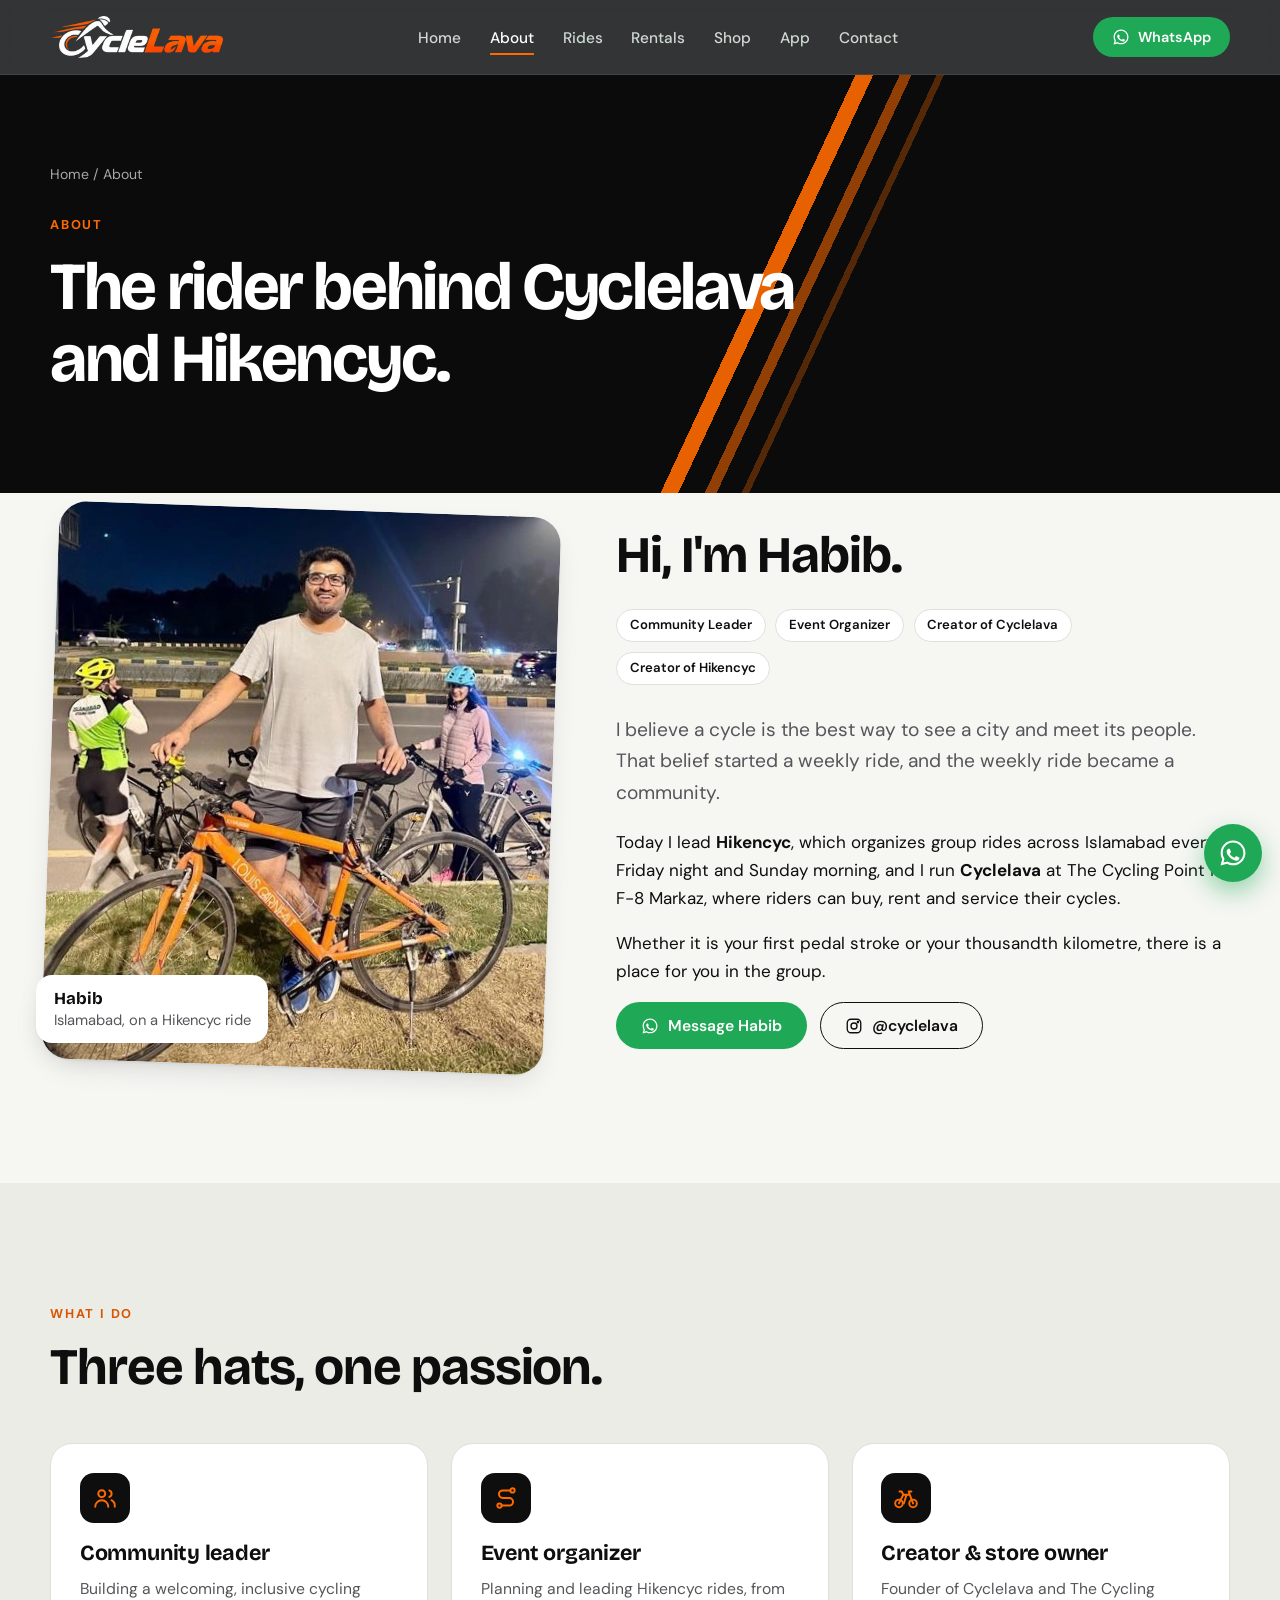
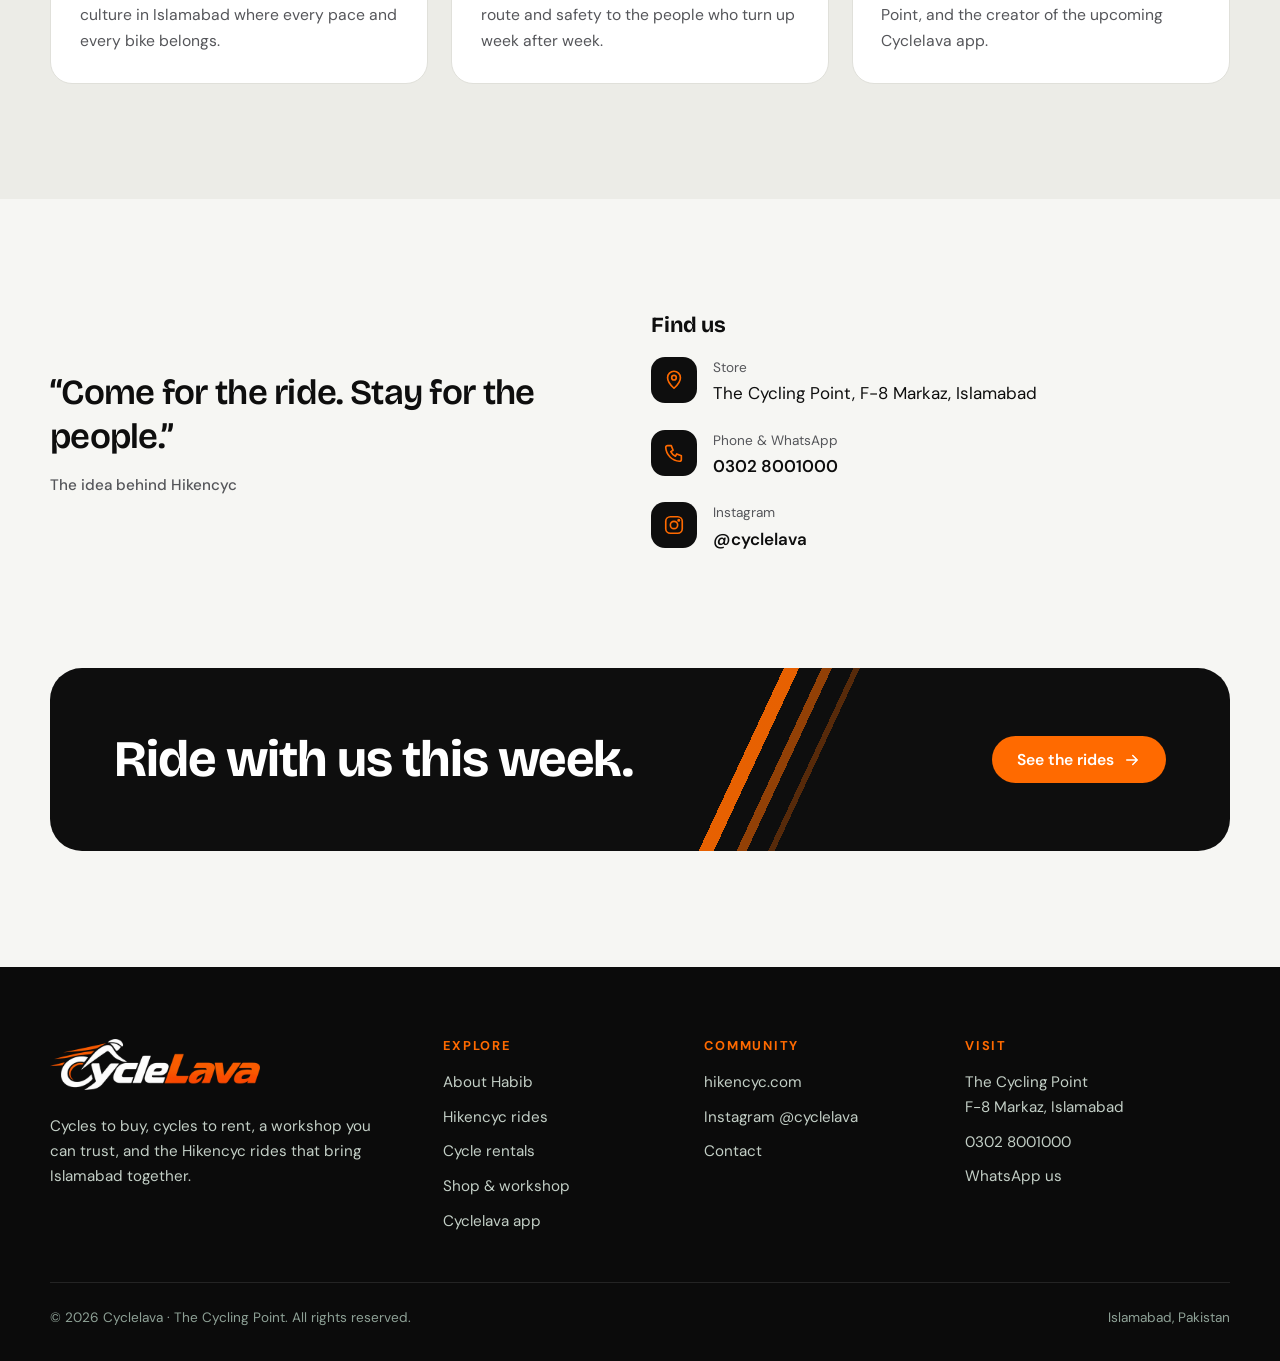
==== commit aa6a6047: "Navebar color change" ====
--- a/about/index.html
+++ b/about/index.html
@@ -1,6 +1,15 @@
 <!DOCTYPE html>
 <html lang="en">
 <head>
+  <!-- Google tag (gtag.js) -->
+<script async src="https://www.googletagmanager.com/gtag/js?id=G-CWY3N822QC"></script>
+<script>
+  window.dataLayer = window.dataLayer || [];
+  function gtag(){dataLayer.push(arguments);}
+  gtag('js', new Date());
+
+  gtag('config', 'G-CWY3N822QC');
+</script>
 <meta charset="UTF-8">
 <meta name="viewport" content="width=device-width, initial-scale=1">
 <title>About Habib | Founder of Cyclelava &amp; Hikencyc, Islamabad</title>
@@ -24,13 +33,13 @@
 <link rel="icon" type="image/png" href="/assets/images/favicon.png">
 <link rel="apple-touch-icon" href="/assets/images/apple-touch-icon.png">
 <link rel="preconnect" href="https://fonts.googleapis.com"><link rel="preconnect" href="https://fonts.gstatic.com" crossorigin><link href="https://fonts.googleapis.com/css2?family=Bricolage+Grotesque:opsz,wght@12..96,500;12..96,700;12..96,800&family=DM+Sans:wght@400;500;600;700&display=swap" rel="stylesheet">
-<link rel="stylesheet" href="/assets/css/style.css">
+<link rel="stylesheet" href="/assets/css/style.css?v=4">
 <script type="application/ld+json">{"@context": "https://schema.org", "@type": ["BikeStore", "LocalBusiness"], "@id": "https://cyclelava.com/#business", "name": "Cyclelava | The Cycling Point", "alternateName": ["Cyclelava", "The Cycling Point Islamabad"], "description": "Bicycle store in F-8 Markaz, Islamabad: new and pre-owned cycles, bicycle rentals, accessories, repairs and home of the Hikencyc cycling community.", "url": "https://cyclelava.com/", "image": "https://cyclelava.com/assets/images/habib.jpg", "logo": "https://cyclelava.com/assets/images/logo.webp", "telephone": "+923028001000", "sameAs": ["https://instagram.com/cyclelava", "https://hikencyc.com"], "priceRange": "$$", "hasMap": "https://www.google.com/maps/search/?api=1&query=The+Cycling+Point+F-8+Markaz+Islamabad", "address": {"@type": "PostalAddress", "streetAddress": "The Cycling Point, F-8 Markaz", "addressLocality": "Islamabad", "addressRegion": "Islamabad Capital Territory", "addressCountry": "PK"}, "founder": {"@id": "https://cyclelava.com/about/#habib"}, "areaServed": "Islamabad"}</script><script type="application/ld+json">{"@context": "https://schema.org", "@type": "Person", "@id": "https://cyclelava.com/about/#habib", "name": "Habib", "jobTitle": "Founder, Community Leader & Event Organizer", "image": "https://cyclelava.com/assets/images/habib.jpg", "url": "https://cyclelava.com/about/", "telephone": "+923028001000", "worksFor": {"@id": "https://cyclelava.com/#business"}, "sameAs": ["https://instagram.com/cyclelava", "https://hikencyc.com"], "address": {"@type": "PostalAddress", "addressLocality": "Islamabad", "addressCountry": "PK"}}</script><script type="application/ld+json">{"@context": "https://schema.org", "@type": "BreadcrumbList", "itemListElement": [{"@type": "ListItem", "position": 1, "name": "Home", "item": "https://cyclelava.com/"}, {"@type": "ListItem", "position": 2, "name": "About", "item": "https://cyclelava.com/about/"}]}</script>
 </head>
 <body>
 <a class="skip" href="#main">Skip to content</a>
 <header class="site-header"><div class="container nav">
-<a class="logo" href="/" aria-label="CycleLava home"><img src="/assets/images/logo-speedmark.webp" width="576" height="140" alt="CycleLava"></a>
+<a class="logo" href="/" aria-label="CycleLava home"><img src="/assets/images/logo-speedmark-light.webp" width="576" height="140" alt="CycleLava"></a>
 <nav aria-label="Main"><ul class="nav-links"><li><a href="/">Home</a></li><li><a href="/about/" aria-current="page">About</a></li><li><a href="/events/">Rides</a></li><li><a href="/rentals/">Rentals</a></li><li><a href="/shop/">Shop</a></li><li><a href="/app/">App</a></li><li><a href="/contact/">Contact</a></li><li class="menu-cta"><a class="btn btn-wa" href="https://wa.me/923028001000?text=Assalam-o-Alaikum%21%20I%20found%20you%20through%20the%20Cyclelava%20website." target="_blank" rel="noopener"><svg viewBox="0 0 24 24" fill="currentColor"><path d="M12.04 2c-5.46 0-9.91 4.45-9.91 9.91 0 1.75.46 3.45 1.32 4.95L2.05 22l5.25-1.38c1.45.79 3.08 1.21 4.74 1.21 5.46 0 9.91-4.45 9.91-9.91 0-2.65-1.03-5.14-2.9-7.01A9.816 9.816 0 0012.04 2m.01 1.67c2.2 0 4.26.86 5.82 2.42a8.225 8.225 0 012.41 5.83c0 4.54-3.7 8.24-8.24 8.24-1.48 0-2.93-.4-4.2-1.15l-.3-.18-3.12.82.83-3.04-.2-.31a8.196 8.196 0 01-1.26-4.38c0-4.54 3.7-8.24 8.24-8.24m4.52 11.64c-.25-.13-1.47-.72-1.7-.81-.23-.08-.39-.13-.56.13-.17.25-.64.81-.79.97-.14.17-.29.19-.54.06-.25-.13-1.06-.39-2.01-1.24-.74-.66-1.25-1.48-1.39-1.73-.14-.25-.01-.39.11-.51.11-.11.25-.29.37-.43.13-.15.17-.25.25-.42.08-.17.04-.31-.02-.44-.06-.13-.56-1.35-.77-1.85-.2-.49-.41-.42-.56-.43h-.48c-.17 0-.44.06-.67.31-.23.25-.88.86-.88 2.1 0 1.24.9 2.44 1.03 2.61.13.17 1.78 2.71 4.3 3.8 2.53 1.08 2.53.72 2.98.68.46-.05 1.47-.6 1.68-1.18.21-.58.21-1.08.15-1.18-.06-.1-.23-.17-.48-.29z"/></svg> Chat on WhatsApp</a><a class="btn btn-ghost" href="tel:+923028001000"><svg viewBox="0 0 24 24" fill="none" stroke="currentColor" stroke-width="1.8" stroke-linecap="round" stroke-linejoin="round"><path d="M5 4h4l2 5-2.5 1.5a11 11 0 005 5L15 13l5 2v4a2 2 0 01-2 2A16 16 0 013 6a2 2 0 012-2z"/></svg> Call 0302 8001000</a></li></ul></nav>
 <a class="btn btn-wa btn-sm nav-cta" href="https://wa.me/923028001000?text=Assalam-o-Alaikum%21%20I%20found%20you%20through%20the%20Cyclelava%20website." target="_blank" rel="noopener"><svg viewBox="0 0 24 24" fill="currentColor"><path d="M12.04 2c-5.46 0-9.91 4.45-9.91 9.91 0 1.75.46 3.45 1.32 4.95L2.05 22l5.25-1.38c1.45.79 3.08 1.21 4.74 1.21 5.46 0 9.91-4.45 9.91-9.91 0-2.65-1.03-5.14-2.9-7.01A9.816 9.816 0 0012.04 2m.01 1.67c2.2 0 4.26.86 5.82 2.42a8.225 8.225 0 012.41 5.83c0 4.54-3.7 8.24-8.24 8.24-1.48 0-2.93-.4-4.2-1.15l-.3-.18-3.12.82.83-3.04-.2-.31a8.196 8.196 0 01-1.26-4.38c0-4.54 3.7-8.24 8.24-8.24m4.52 11.64c-.25-.13-1.47-.72-1.7-.81-.23-.08-.39-.13-.56.13-.17.25-.64.81-.79.97-.14.17-.29.19-.54.06-.25-.13-1.06-.39-2.01-1.24-.74-.66-1.25-1.48-1.39-1.73-.14-.25-.01-.39.11-.51.11-.11.25-.29.37-.43.13-.15.17-.25.25-.42.08-.17.04-.31-.02-.44-.06-.13-.56-1.35-.77-1.85-.2-.49-.41-.42-.56-.43h-.48c-.17 0-.44.06-.67.31-.23.25-.88.86-.88 2.1 0 1.24.9 2.44 1.03 2.61.13.17 1.78 2.71 4.3 3.8 2.53 1.08 2.53.72 2.98.68.46-.05 1.47-.6 1.68-1.18.21-.58.21-1.08.15-1.18-.06-.1-.23-.17-.48-.29z"/></svg> WhatsApp</a>
 <button class="nav-toggle" aria-label="Menu" aria-expanded="false"><span></span></button>
--- a/assets/css/style.css
+++ b/assets/css/style.css
@@ -65,20 +65,24 @@
 /* ---------- Header ---------- */
 .site-header {
   position: sticky; top: 0; z-index: 50;
-  background: rgba(246, 242, 234, .86);
-  backdrop-filter: blur(14px); -webkit-backdrop-filter: blur(14px);
-  border-bottom: 1px solid transparent;
-  transition: border-color .2s ease;
-}
-.site-header.scrolled { border-bottom-color: var(--line); }
-.nav { display: flex; align-items: center; justify-content: space-between; height: 72px; gap: 1rem; }
+  background: rgba(8, 9, 11, 0.85);
+  backdrop-filter: blur(16px); -webkit-backdrop-filter: blur(16px);
+  border-bottom: 1px solid rgba(255, 255, 255, 0.08);
+  transition: border-color .25s ease, background .25s ease, box-shadow .25s ease;
+}
+.site-header.scrolled {
+  background: rgba(8, 9, 11, 0.96);
+  border-bottom-color: rgba(255, 106, 0, 0.25);
+  box-shadow: 0 10px 30px rgba(0, 0, 0, 0.6);
+}
+.nav { display: flex; align-items: center; justify-content: space-between; height: 74px; gap: 1rem; }
 .logo { font-family: var(--font-head); font-weight: 800; font-size: 1.55rem; letter-spacing: -0.04em; text-decoration: none; display: inline-flex; align-items: baseline; }
 .logo i { width: .42em; height: .42em; border-radius: 50%; background: var(--accent); display: inline-block; margin-left: 2px; }
 .nav-links { display: flex; align-items: center; gap: 1.8rem; list-style: none; margin: 0; padding: 0; }
-.nav-links a { text-decoration: none; font-weight: 500; font-size: .96rem; color: var(--ink-soft); padding: .3rem 0; border-bottom: 2px solid transparent; transition: color .15s, border-color .15s; }
-.nav-links a:hover, .nav-links a[aria-current="page"] { color: var(--ink); border-color: var(--accent); }
+.nav-links a { text-decoration: none; font-weight: 500; font-size: .96rem; color: #cfdad3; padding: .3rem 0; border-bottom: 2px solid transparent; transition: color .15s, border-color .15s; }
+.nav-links a:hover, .nav-links a[aria-current="page"] { color: #ffffff; border-color: var(--accent); }
 .nav-toggle { display: none; background: none; border: 0; width: 44px; height: 44px; cursor: pointer; padding: 0; }
-.nav-toggle span, .nav-toggle span::before, .nav-toggle span::after { display: block; width: 24px; height: 2px; background: var(--ink); position: relative; margin: auto; transition: transform .2s, background .2s; }
+.nav-toggle span, .nav-toggle span::before, .nav-toggle span::after { display: block; width: 24px; height: 2px; background: #ffffff; position: relative; margin: auto; transition: transform .2s, background .2s; }
 .nav-toggle span::before, .nav-toggle span::after { content: ""; position: absolute; left: 0; }
 .nav-toggle span::before { top: -7px; } .nav-toggle span::after { top: 7px; }
 .nav-open .nav-toggle span { background: transparent; }
@@ -239,18 +243,12 @@
   .footer-grid { grid-template-columns: 1fr 1fr; }
 }
 @media (max-width: 860px) {
-  .nav-toggle { display: block; }
+  .nav-toggle { display: block; z-index: 60; }
   .nav-links, .nav-cta { display: none; }
-  .nav-open .nav-links {
-    display: flex; flex-direction: column; align-items: flex-start; gap: 0;
-    position: absolute; top: 72px; left: 0; right: 0; background: var(--bg);
-    padding: .5rem 20px 1.5rem; border-bottom: 1px solid var(--line);
-  }
-  .nav-open .nav-links li { width: 100%; }
-  .nav-open .nav-links a { display: block; padding: .9rem 0; border-bottom: 1px solid var(--line); font-size: 1.1rem; }
   .hero-grid, .split, .split.flip { grid-template-columns: 1fr; }
   .photo-card { max-width: 440px; }
   .photo-tag { left: 12px; }
+  .nav { height: 64px; }
 }
 @media (max-width: 620px) {
   body { font-size: 16px; }
@@ -268,28 +266,97 @@
   .m-bar {
     display: grid; grid-template-columns: repeat(4, 1fr); position: fixed; z-index: 60;
     left: 10px; right: 10px; bottom: calc(10px + env(safe-area-inset-bottom));
-    background: rgba(20, 40, 31, .94); backdrop-filter: blur(14px); -webkit-backdrop-filter: blur(14px);
-    border-radius: 22px; padding: 6px; box-shadow: 0 14px 34px rgba(0,0,0,.28);
+    background: rgba(14, 16, 20, 0.96); backdrop-filter: blur(16px); -webkit-backdrop-filter: blur(16px);
+    border: 1px solid rgba(255, 255, 255, 0.1);
+    border-radius: 22px; padding: 6px; box-shadow: 0 14px 34px rgba(0,0,0,.6);
   }
   .m-bar a { display: flex; flex-direction: column; align-items: center; gap: 3px; padding: 8px 0; border-radius: 16px; color: #dfe8e1; text-decoration: none; font-size: .7rem; font-weight: 600; -webkit-tap-highlight-color: transparent; }
   .m-bar a:active { background: rgba(255,255,255,.1); }
   .m-bar svg { width: 22px; height: 22px; }
   .m-bar .m-wa { background: var(--wa); color: #fff; }
 
-  /* full-screen menu */
-  .nav-open { overflow: hidden; }
+  /* full-screen dark glassmorphic menu */
+  body.menu-open { overflow: hidden; }
+  .site-header.nav-open {
+    background: rgba(8, 9, 11, 0.98) !important;
+    border-bottom: 1px solid rgba(255, 255, 255, 0.1);
+  }
   .nav-open .nav-links {
-    position: fixed; inset: 72px 0 0 0; top: 72px; background: var(--bg); padding: 1rem 22px calc(100px + env(safe-area-inset-bottom));
-    overflow-y: auto; border: 0; gap: .2rem;
-  }
-  .nav-open .nav-links a { font-family: var(--font-head); font-size: 1.9rem; font-weight: 700; letter-spacing: -.02em; padding: .7rem 0; border-bottom: 1px solid var(--line); color: var(--ink); }
-  .nav-open .nav-links a[aria-current="page"] { color: var(--accent-ink); }
-  .nav-open .menu-cta { display: grid; gap: .8rem; margin-top: 1.6rem; }
-  .nav-open .menu-cta a { font: 600 1rem var(--font-body); padding: .95rem 1.4rem; border-bottom: 1.5px solid; justify-content: center; }
-  .nav-open .menu-cta .btn-wa { border-color: var(--wa); color: #fff; }
-  .nav-open .menu-cta .btn-ghost { border-color: var(--ink); }
-  .nav { height: 64px; }
-  .nav-open .nav-links { top: 64px; }
+    display: flex !important;
+    flex-direction: column;
+    align-items: stretch;
+    position: fixed;
+    inset: 64px 0 0 0;
+    top: 64px;
+    background: #090a0d !important;
+    background: linear-gradient(180deg, #090a0d 0%, #0d0f14 100%) !important;
+    padding: 1.2rem 24px calc(90px + env(safe-area-inset-bottom)) !important;
+    overflow-y: auto;
+    border: 0;
+    gap: 0;
+    z-index: 55;
+  }
+  .nav-open .nav-links li {
+    width: 100%;
+    list-style: none;
+  }
+  .nav-open .nav-links a {
+    display: flex;
+    align-items: center;
+    justify-content: space-between;
+    font-family: var(--font-head);
+    font-size: 1.55rem;
+    font-weight: 700;
+    letter-spacing: -0.02em;
+    padding: 0.85rem 0.4rem;
+    border-bottom: 1px solid rgba(255, 255, 255, 0.08);
+    color: #e2ebe5 !important;
+    text-decoration: none;
+    transition: color 0.18s ease, transform 0.18s ease, padding 0.18s ease;
+  }
+  .nav-open .nav-links a:hover,
+  .nav-open .nav-links a:active {
+    color: #ffffff !important;
+    transform: translateX(4px);
+  }
+  .nav-open .nav-links a[aria-current="page"] {
+    color: var(--accent) !important;
+    border-bottom-color: rgba(242, 90, 29, 0.35);
+  }
+  .nav-open .nav-links a[aria-current="page"]::after {
+    content: "●";
+    font-size: 0.65rem;
+    color: var(--accent);
+  }
+  .nav-open .menu-cta {
+    display: grid !important;
+    gap: 0.85rem;
+    margin-top: 1.8rem;
+    padding-top: 1rem;
+    border-top: 1px solid rgba(255, 255, 255, 0.06);
+  }
+  .nav-open .menu-cta a {
+    font-family: var(--font-body) !important;
+    font-size: 0.98rem !important;
+    font-weight: 600 !important;
+    padding: 0.9rem 1.4rem !important;
+    border-radius: 999px !important;
+    justify-content: center !important;
+    border: 1px solid transparent !important;
+    letter-spacing: normal !important;
+    transform: none !important;
+  }
+  .nav-open .menu-cta .btn-wa {
+    background: var(--wa) !important;
+    color: #ffffff !important;
+    border-color: var(--wa) !important;
+    box-shadow: 0 4px 20px rgba(31, 168, 85, 0.35);
+  }
+  .nav-open .menu-cta .btn-ghost {
+    background: rgba(255, 255, 255, 0.05) !important;
+    border-color: rgba(255, 255, 255, 0.18) !important;
+    color: #ffffff !important;
+  }
 
   /* spacing & type */
   .section { padding: 3.2rem 0; }
@@ -356,12 +423,47 @@
   --font-head: "Bricolage Grotesque", "Segoe UI", system-ui, sans-serif;
 }
 body { background: var(--bg); }
-.site-header { background: rgba(255,255,255,.92); border-bottom: 1px solid var(--line); }
-.logo img { height: 44px; border-radius: 0; }
-.nav { height: 76px; }
-.nav-links a:hover, .nav-links a[aria-current="page"] { border-color: var(--accent); }
-.btn-primary { box-shadow: 0 8px 22px -8px rgba(255,106,0,.7); }
+.site-header {
+  background: rgba(8, 9, 11, 0.82);
+  backdrop-filter: blur(18px); -webkit-backdrop-filter: blur(18px);
+  border-bottom: 1px solid rgba(255, 255, 255, 0.08);
+  transition: background .25s ease, border-color .25s ease, box-shadow .25s ease;
+}
+.site-header.scrolled {
+  background: rgba(8, 9, 11, 0.95);
+  border-bottom-color: rgba(255, 106, 0, 0.22);
+  box-shadow: 0 12px 30px -8px rgba(0, 0, 0, 0.65);
+}
+.site-header .nav-links a { color: #cfdad3; }
+.site-header .nav-links a:hover, .site-header .nav-links a[aria-current="page"] { color: #ffffff; border-color: var(--accent); }
+.site-header .nav-toggle span, .site-header .nav-toggle span::before, .site-header .nav-toggle span::after { background: #ffffff; }
+.site-header .btn-ghost { border-color: rgba(255, 255, 255, 0.25); color: #ffffff; }
+.site-header .btn-ghost:hover { background: #ffffff; color: #08090a; }
+.logo img { height: 42px; width: auto; border-radius: 0; }
+.nav { height: 74px; }
+.btn-primary {
+  position: relative;
+  overflow: hidden;
+  box-shadow: 0 10px 26px -6px rgba(255, 106, 0, 0.7);
+}
 .btn-primary:hover { background: #ff7f26; }
+/* CTA Button Lava Shimmer */
+.btn-primary::after {
+  content: "";
+  position: absolute;
+  top: -50%;
+  left: -80%;
+  width: 50%;
+  height: 200%;
+  background: linear-gradient(90deg, transparent 0%, rgba(255, 255, 255, 0.45) 50%, transparent 100%);
+  transform: skewX(-25deg);
+  animation: btnShimmer 4.8s ease-in-out infinite;
+  pointer-events: none;
+}
+@keyframes btnShimmer {
+  0% { transform: translateX(-150%) skewX(-25deg); }
+  25%, 100% { transform: translateX(450%) skewX(-25deg); }
+}
 .card .icon { background: var(--ink); color: var(--accent); }
 .checklist li::before { background-color: var(--accent); }
 .section-dark .eyebrow, .ride-card .day { color: var(--accent); }
@@ -370,7 +472,7 @@
 .badge-soon { background: #fff0e3; }
 .contact-list .icon { background: var(--ink); color: var(--accent); }
 .cta-band { background: var(--ink); position: relative; overflow: hidden; }
-.cta-band::before, .hero-dark::before, .page-head::before {
+.cta-band::before, .page-head::before {
   content: ""; position: absolute; inset: 0; pointer-events: none;
   background:
     linear-gradient(115deg, transparent 58%, rgba(255,106,0,.9) 58%, rgba(255,106,0,.9) 59.2%, transparent 59.2%),
@@ -381,18 +483,511 @@
 .cta-band .btn-dark { background: var(--accent); }
 .cta-band .btn-dark:hover { background: #ff7f26; }
 
-/* dark hero */
-.hero-dark { position: relative; overflow: hidden; background: #0b0b0b; color: #fff; padding: clamp(3rem, 7vw, 6rem) 0 clamp(3.5rem, 8vw, 7rem); }
-.hero-dark::after { content: ""; position: absolute; right: -10%; top: -30%; width: 60vw; height: 60vw; background: radial-gradient(closest-side, rgba(255,106,0,.22), transparent); pointer-events: none; }
-.hero-dark .container { position: relative; z-index: 1; }
-.hero-dark h1 { color: #fff; }
-.hero-dark .lead { color: #c9c9c9; }
-.hero-dark .eyebrow { color: var(--accent); }
-.hero-dark .hero-meta { border-color: rgba(255,255,255,.15); color: #b5b5b5; }
-.hero-dark .hero-meta strong { color: #fff; }
-.hero-dark .photo-card img { box-shadow: 18px 18px 0 var(--accent); border-radius: 24px; }
-.hero-dark .photo-card.tilt img { transform: none; }
-.hero-dark .photo-tag { background: #fff; color: var(--ink); left: -18px; }
+/* =====================================================================
+   PREMIUM HERO SECTION (hero-lava)
+   ===================================================================== */
+.hero-dark { position: relative; overflow: hidden; background: #08090a; color: #fff; }
+.hero-lava {
+  padding: clamp(2.8rem, 5.5vw, 4.8rem) 0 0;
+  background-color: #08090a;
+  background-image: radial-gradient(rgba(255, 255, 255, 0.035) 1px, transparent 1px);
+  background-size: 32px 32px;
+}
+.hero-lava .hero-grid {
+  display: grid;
+  grid-template-columns: 1.08fr 1.12fr;
+  gap: clamp(2rem, 4vw, 4.2rem);
+  align-items: center;
+  position: relative;
+  z-index: 2;
+}
+
+/* Ambient glow orbs */
+.hero-glow { position: absolute; border-radius: 50%; pointer-events: none; z-index: 1; }
+.hero-glow-1 {
+  right: -5%;
+  top: 10%;
+  width: 580px;
+  height: 580px;
+  background: radial-gradient(circle, rgba(255, 106, 0, 0.22) 0%, rgba(255, 106, 0, 0.04) 55%, transparent 75%);
+  filter: blur(55px);
+}
+.hero-glow-2 {
+  left: -120px;
+  top: 25%;
+  width: 440px;
+  height: 440px;
+  background: radial-gradient(circle, rgba(255, 120, 30, 0.1) 0%, transparent 70%);
+  filter: blur(65px);
+}
+
+/* Pill badge */
+.hero-badge-pill {
+  display: inline-flex;
+  align-items: center;
+  gap: 10px;
+  padding: 6px 16px;
+  border-radius: 999px;
+  background: rgba(255, 106, 0, 0.12);
+  border: 1px solid rgba(255, 106, 0, 0.35);
+  box-shadow: 0 0 16px rgba(255, 106, 0, 0.12);
+  margin-bottom: 1.4rem;
+}
+.hero-badge-pill .badge-text {
+  font-size: 0.82rem;
+  font-weight: 700;
+  color: #ff9147;
+  text-transform: uppercase;
+  letter-spacing: 0.09em;
+}
+.pulse-dot {
+  width: 8px;
+  height: 8px;
+  border-radius: 50%;
+  background: var(--accent);
+  position: relative;
+  display: inline-block;
+}
+.pulse-dot::after {
+  content: "";
+  position: absolute;
+  inset: -3px;
+  border-radius: 50%;
+  border: 1.5px solid var(--accent);
+  animation: pulseRing 2s cubic-bezier(0.2, 0.8, 0.2, 1) infinite;
+}
+@keyframes pulseRing {
+  0% { transform: scale(1); opacity: 0.9; }
+  100% { transform: scale(2.5); opacity: 0; }
+}
+
+/* Typography */
+.hero-title {
+  font-family: var(--font-head);
+  font-size: clamp(2.5rem, 5.2vw, 4.2rem);
+  font-weight: 800;
+  line-height: 1.05;
+  letter-spacing: -0.035em;
+  color: #ffffff;
+  margin-bottom: 1.2rem;
+}
+.gradient-text {
+  background: linear-gradient(135deg, #ff6a00 10%, #ffad66 100%);
+  -webkit-background-clip: text;
+  -webkit-text-fill-color: transparent;
+}
+.highlight-lava {
+  color: var(--accent);
+}
+.hero-lead {
+  font-size: clamp(1.02rem, 1.6vw, 1.16rem);
+  line-height: 1.65;
+  color: #b5c2ba;
+  max-width: 54ch;
+  margin-bottom: 2rem;
+}
+
+/* Action buttons */
+.hero-actions {
+  display: flex;
+  flex-wrap: wrap;
+  gap: 0.85rem;
+  align-items: center;
+  margin-bottom: 2.4rem;
+}
+.btn-lg {
+  padding: 0.92rem 1.7rem;
+  font-size: 1rem;
+  font-weight: 700;
+}
+.btn-wa-outline {
+  display: inline-flex;
+  align-items: center;
+  gap: .55rem;
+  border: 1.5px solid rgba(31, 168, 85, 0.55);
+  background: rgba(31, 168, 85, 0.12);
+  color: #4ade80;
+  border-radius: 999px;
+  font: 600 .98rem/1 var(--font-body);
+  text-decoration: none;
+  cursor: pointer;
+  transition: transform .18s ease, background .18s ease, border-color .18s ease, color .18s ease, box-shadow .18s ease;
+}
+.btn-wa-outline:hover {
+  background: var(--wa);
+  color: #fff;
+  border-color: var(--wa);
+  transform: translateY(-2px);
+  box-shadow: 0 8px 20px -6px rgba(31, 168, 85, 0.6);
+}
+.btn-wa-outline svg {
+  width: 19px;
+  height: 19px;
+  flex: none;
+}
+
+/* Trust bar */
+.hero-trust-bar {
+  display: grid;
+  grid-template-columns: repeat(3, 1fr);
+  gap: 1.1rem;
+  padding-top: 1.6rem;
+  border-top: 1px solid rgba(255, 255, 255, 0.1);
+}
+.trust-item {
+  display: flex;
+  align-items: center;
+  gap: 0.75rem;
+  font-size: 0.84rem;
+  line-height: 1.35;
+}
+.trust-icon {
+  width: 24px;
+  height: 24px;
+  color: var(--accent);
+  flex-shrink: 0;
+}
+.trust-item strong {
+  display: block;
+  color: #ffffff;
+  font-size: 0.92rem;
+  font-weight: 700;
+}
+.trust-item span {
+  color: #8fa096;
+}
+
+/* Right: Visual Showcase */
+.hero-visual-wrapper {
+  display: flex;
+  justify-content: center;
+  align-items: center;
+  position: relative;
+  z-index: 2;
+}
+.hero-bike-stage {
+  position: relative;
+  width: 100%;
+  max-width: 620px;
+  transition: transform 0.25s ease-out;
+}
+.bike-glow-disc {
+  position: absolute;
+  inset: -15% -12%;
+  background: radial-gradient(ellipse at center, rgba(255, 106, 0, 0.28) 0%, rgba(255, 106, 0, 0.05) 55%, transparent 75%);
+  filter: blur(40px);
+  pointer-events: none;
+  z-index: 1;
+}
+.bike-card {
+  position: relative;
+  z-index: 2;
+  border-radius: 26px;
+  overflow: visible;
+  background: linear-gradient(160deg, rgba(26, 28, 32, 0.7) 0%, rgba(10, 11, 13, 0.92) 100%);
+  border: 1px solid rgba(255, 255, 255, 0.1);
+  box-shadow: 0 30px 75px -15px rgba(0, 0, 0, 0.85), 0 0 50px -10px rgba(255, 106, 0, 0.28);
+  transition: transform 0.4s cubic-bezier(0.16, 1, 0.3, 1), box-shadow 0.4s ease, border-color 0.4s ease;
+}
+.bike-card:hover {
+  transform: translateY(-4px) scale(1.01);
+  border-color: rgba(255, 106, 0, 0.45);
+  box-shadow: 0 35px 85px -15px rgba(0, 0, 0, 0.9), 0 0 65px -5px rgba(255, 106, 0, 0.4);
+}
+.hero-bike-img {
+  width: 100%;
+  height: auto;
+  aspect-ratio: 16 / 9;
+  object-fit: cover;
+  display: block;
+  border-radius: 25px;
+}
+
+/* Entrance Animations */
+.hero-content > * {
+  animation: heroFadeUp 0.8s cubic-bezier(0.16, 1, 0.3, 1) both;
+}
+.hero-content .hero-badge-pill { animation-delay: 0.1s; }
+.hero-content .hero-title { animation-delay: 0.2s; }
+.hero-content .hero-lead { animation-delay: 0.3s; }
+.hero-content .hero-actions { animation-delay: 0.4s; }
+.hero-content .hero-trust-bar { animation-delay: 0.5s; }
+.hero-visual-wrapper {
+  animation: heroFadeScale 1s cubic-bezier(0.16, 1, 0.3, 1) 0.25s both;
+}
+
+@keyframes heroFadeUp {
+  from { opacity: 0; transform: translateY(22px); }
+  to { opacity: 1; transform: translateY(0); }
+}
+@keyframes heroFadeScale {
+  from { opacity: 0; transform: scale(0.95) translateY(16px); }
+  to { opacity: 1; transform: scale(1) translateY(0); }
+}
+
+/* Interactive Bike Hotspots */
+.bike-hotspot {
+  position: absolute;
+  z-index: 10;
+  transform: translate(-50%, -50%);
+}
+.hotspot-trigger {
+  width: 28px;
+  height: 28px;
+  border-radius: 50%;
+  border: 0;
+  padding: 0;
+  background: transparent;
+  cursor: pointer;
+  display: grid;
+  place-items: center;
+  position: relative;
+  outline: none;
+}
+.hotspot-core {
+  width: 12px;
+  height: 12px;
+  border-radius: 50%;
+  background: var(--accent);
+  box-shadow: 0 0 12px var(--accent);
+  transition: transform 0.25s cubic-bezier(0.2, 0.8, 0.2, 1), background-color 0.25s ease, box-shadow 0.25s ease;
+  position: relative;
+  z-index: 2;
+}
+.hotspot-ripple {
+  position: absolute;
+  inset: 0;
+  border-radius: 50%;
+  border: 2px solid rgba(255, 106, 0, 0.75);
+  animation: hotspotRipple 2.2s cubic-bezier(0.2, 0.8, 0.2, 1) infinite;
+  pointer-events: none;
+}
+@keyframes hotspotRipple {
+  0% { transform: scale(0.6); opacity: 1; }
+  100% { transform: scale(2.4); opacity: 0; }
+}
+.hotspot-trigger:hover .hotspot-core,
+.bike-hotspot.active .hotspot-core,
+.hotspot-trigger:focus-visible .hotspot-core {
+  transform: scale(1.4);
+  background: #ffffff;
+  box-shadow: 0 0 16px #ffffff, 0 0 28px var(--accent);
+}
+
+/* Tooltip card */
+.hotspot-card {
+  position: absolute;
+  bottom: calc(100% + 14px);
+  left: 50%;
+  transform: translateX(-50%) translateY(8px);
+  width: 220px;
+  background: rgba(14, 16, 20, 0.95);
+  backdrop-filter: blur(18px);
+  -webkit-backdrop-filter: blur(18px);
+  border: 1px solid rgba(255, 106, 0, 0.4);
+  border-radius: 14px;
+  padding: 12px 14px;
+  box-shadow: 0 20px 40px rgba(0, 0, 0, 0.8), 0 0 24px rgba(255, 106, 0, 0.2);
+  color: #fff;
+  opacity: 0;
+  visibility: hidden;
+  pointer-events: none;
+  transition: opacity 0.25s ease, transform 0.25s ease, visibility 0.25s ease;
+  z-index: 50;
+}
+.hotspot-card::after {
+  content: "";
+  position: absolute;
+  top: 100%;
+  left: 50%;
+  transform: translateX(-50%);
+  border-width: 6px 6px 0;
+  border-style: solid;
+  border-color: rgba(14, 16, 20, 0.95) transparent transparent;
+}
+.bike-hotspot:hover .hotspot-card,
+.bike-hotspot.active .hotspot-card,
+.hotspot-trigger:focus-visible + .hotspot-card {
+  opacity: 1;
+  visibility: visible;
+  pointer-events: auto;
+  transform: translateX(-50%) translateY(0);
+}
+.hc-badge {
+  display: inline-block;
+  font-size: 0.68rem;
+  font-weight: 700;
+  letter-spacing: 0.08em;
+  text-transform: uppercase;
+  color: var(--accent);
+  margin-bottom: 4px;
+}
+.hotspot-card strong {
+  display: block;
+  font-size: 0.92rem;
+  font-weight: 700;
+  color: #fff;
+  margin-bottom: 4px;
+  line-height: 1.25;
+}
+.hotspot-card p {
+  font-size: 0.76rem;
+  color: #a4b5ab;
+  margin: 0;
+  line-height: 1.4;
+}
+
+/* Floating Badges */
+.floating-badge {
+  position: absolute;
+  z-index: 6;
+  display: flex;
+  align-items: center;
+  gap: 0.8rem;
+  padding: 0.75rem 1.15rem;
+  background: rgba(16, 18, 22, 0.9);
+  backdrop-filter: blur(14px);
+  -webkit-backdrop-filter: blur(14px);
+  border: 1px solid rgba(255, 106, 0, 0.35);
+  border-radius: 18px;
+  box-shadow: 0 16px 36px rgba(0, 0, 0, 0.6), 0 0 24px rgba(255, 106, 0, 0.18);
+  transition: transform 0.3s ease, border-color 0.3s;
+}
+.floating-badge:hover {
+  border-color: var(--accent);
+}
+.floating-badge .f-icon {
+  font-size: 1.35rem;
+  line-height: 1;
+}
+.floating-badge .f-info strong {
+  display: block;
+  font-size: 0.92rem;
+  color: #ffffff;
+  font-weight: 700;
+  line-height: 1.25;
+}
+.floating-badge .f-info span {
+  font-size: 0.78rem;
+  color: #a4b3ab;
+  line-height: 1.25;
+}
+.badge-top-right {
+  top: -16px;
+  right: -12px;
+  animation: floatTop 4.2s ease-in-out infinite;
+}
+.badge-bottom-left {
+  bottom: -16px;
+  left: -12px;
+  animation: floatBottom 4.8s ease-in-out infinite 0.6s;
+}
+@keyframes floatTop {
+  0%, 100% { transform: translateY(0); }
+  50% { transform: translateY(-7px); }
+}
+@keyframes floatBottom {
+  0%, 100% { transform: translateY(0); }
+  50% { transform: translateY(7px); }
+}
+
+.floating-spec-tag {
+  position: absolute;
+  bottom: 16px;
+  right: 18px;
+  z-index: 4;
+  background: rgba(0, 0, 0, 0.78);
+  backdrop-filter: blur(10px);
+  -webkit-backdrop-filter: blur(10px);
+  padding: 5px 13px;
+  border-radius: 999px;
+  border: 1px solid rgba(255, 255, 255, 0.14);
+  font-size: 0.76rem;
+  font-weight: 600;
+  color: #cfdbd4;
+  display: flex;
+  align-items: center;
+  gap: 7px;
+}
+.spec-dot {
+  width: 6px;
+  height: 6px;
+  border-radius: 50%;
+  background: #ff6a00;
+  box-shadow: 0 0 8px #ff6a00;
+}
+
+/* Hero Bottom Stats Strip */
+.hero-stats-strip {
+  margin-top: clamp(2.8rem, 5vw, 4.4rem);
+  background: rgba(11, 12, 14, 0.94);
+  border-top: 1px solid rgba(255, 255, 255, 0.08);
+  border-bottom: 1px solid rgba(255, 106, 0, 0.2);
+  backdrop-filter: blur(12px);
+  -webkit-backdrop-filter: blur(12px);
+  padding: 1.5rem 0;
+  position: relative;
+  z-index: 3;
+}
+.stats-strip-grid {
+  display: grid;
+  grid-template-columns: 1fr auto 1fr auto 1fr auto 1fr;
+  align-items: center;
+  gap: 1.2rem;
+  text-align: center;
+}
+.stat-box {
+  display: flex;
+  flex-direction: column;
+  gap: 2px;
+}
+.stat-number {
+  font-family: var(--font-head);
+  font-size: clamp(1.8rem, 3.2vw, 2.5rem);
+  font-weight: 800;
+  color: #ffffff;
+  letter-spacing: -0.02em;
+  line-height: 1;
+}
+.stat-number em {
+  color: var(--accent);
+  font-style: normal;
+  margin-left: 2px;
+}
+.stat-label {
+  font-size: 0.8rem;
+  color: #8fa096;
+  font-weight: 600;
+  text-transform: uppercase;
+  letter-spacing: 0.07em;
+  margin-top: 4px;
+}
+.stat-divider {
+  width: 1px;
+  height: 36px;
+  background: rgba(255, 255, 255, 0.1);
+}
+
+/* Responsive tweaks for hero */
+@media (max-width: 960px) {
+  .hero-lava .hero-grid { grid-template-columns: 1fr; gap: 2.6rem; }
+  .hero-lava { padding-top: 2rem; }
+  .hero-trust-bar { grid-template-columns: 1fr 1fr; gap: 1rem; }
+  .badge-top-right { top: -10px; right: 0; }
+  .badge-bottom-left { bottom: -10px; left: 0; }
+  .stats-strip-grid { grid-template-columns: 1fr 1fr; gap: 1.4rem; }
+  .stat-divider { display: none; }
+}
+@media (max-width: 620px) {
+  .hero-actions { flex-direction: column; width: 100%; }
+  .hero-actions .btn, .hero-actions .btn-wa-outline { width: 100%; justify-content: center; }
+  .hero-trust-bar { grid-template-columns: 1fr; gap: 0.8rem; }
+  .floating-badge { padding: 0.6rem 0.9rem; }
+  .floating-badge .f-icon { font-size: 1.15rem; }
+  .floating-badge .f-info strong { font-size: 0.84rem; }
+  .floating-badge .f-info span { font-size: 0.72rem; }
+  .floating-spec-tag { font-size: 0.7rem; padding: 4px 10px; right: 10px; bottom: 10px; }
+}
 
 /* marquee band */
 .marquee { background: var(--accent); color: #0e0e0e; overflow: hidden; white-space: nowrap; border-block: 2px solid #0e0e0e; }
@@ -440,6 +1035,6 @@
   .hero-dark::before, .page-head::before { opacity: .55; }
   .footer-logo img { width: 170px; }
   .marquee-track span { font-size: .9rem; }
-  .site-header.nav-open { background: #fff; }
+  .site-header.nav-open { background: rgba(8, 9, 11, 0.98); }
 }
 @media (max-width: 860px) { .m-bar { background: rgba(28,28,28,.96); border: 1px solid rgba(255,255,255,.12); } }
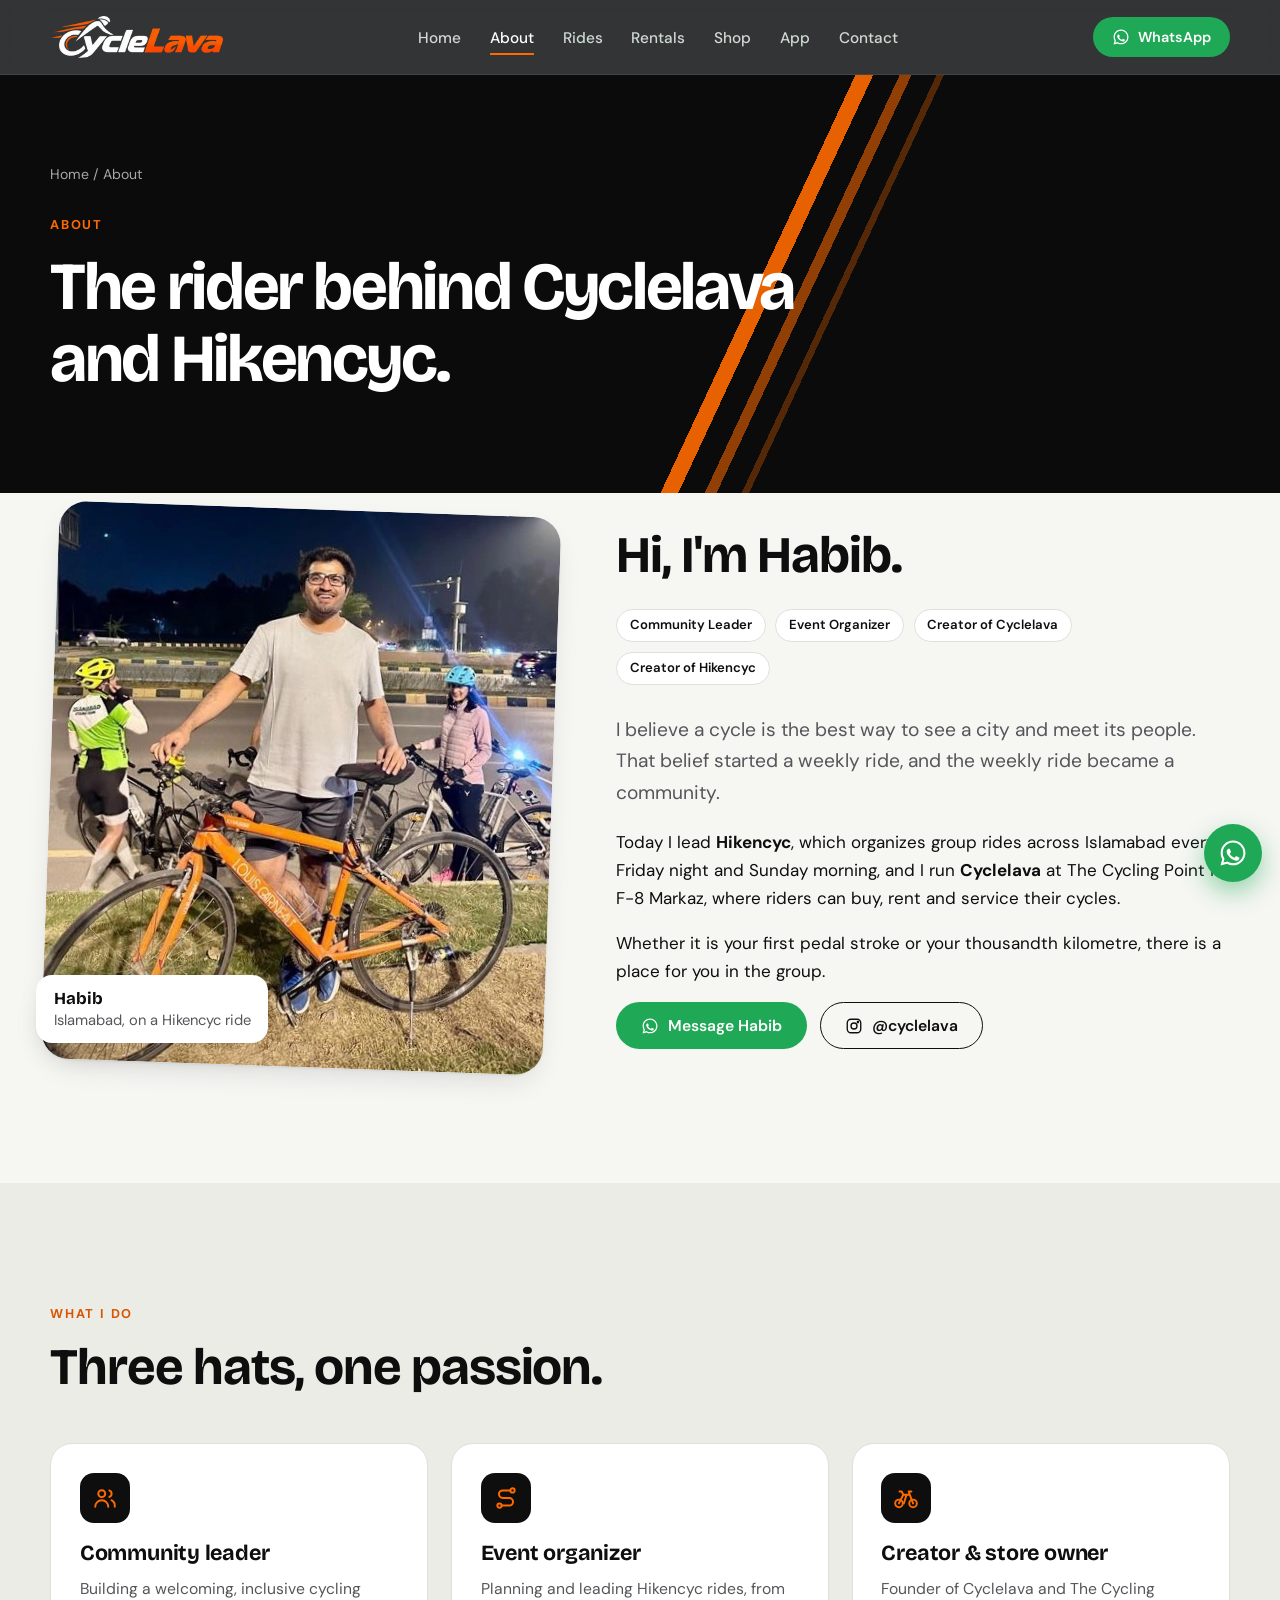
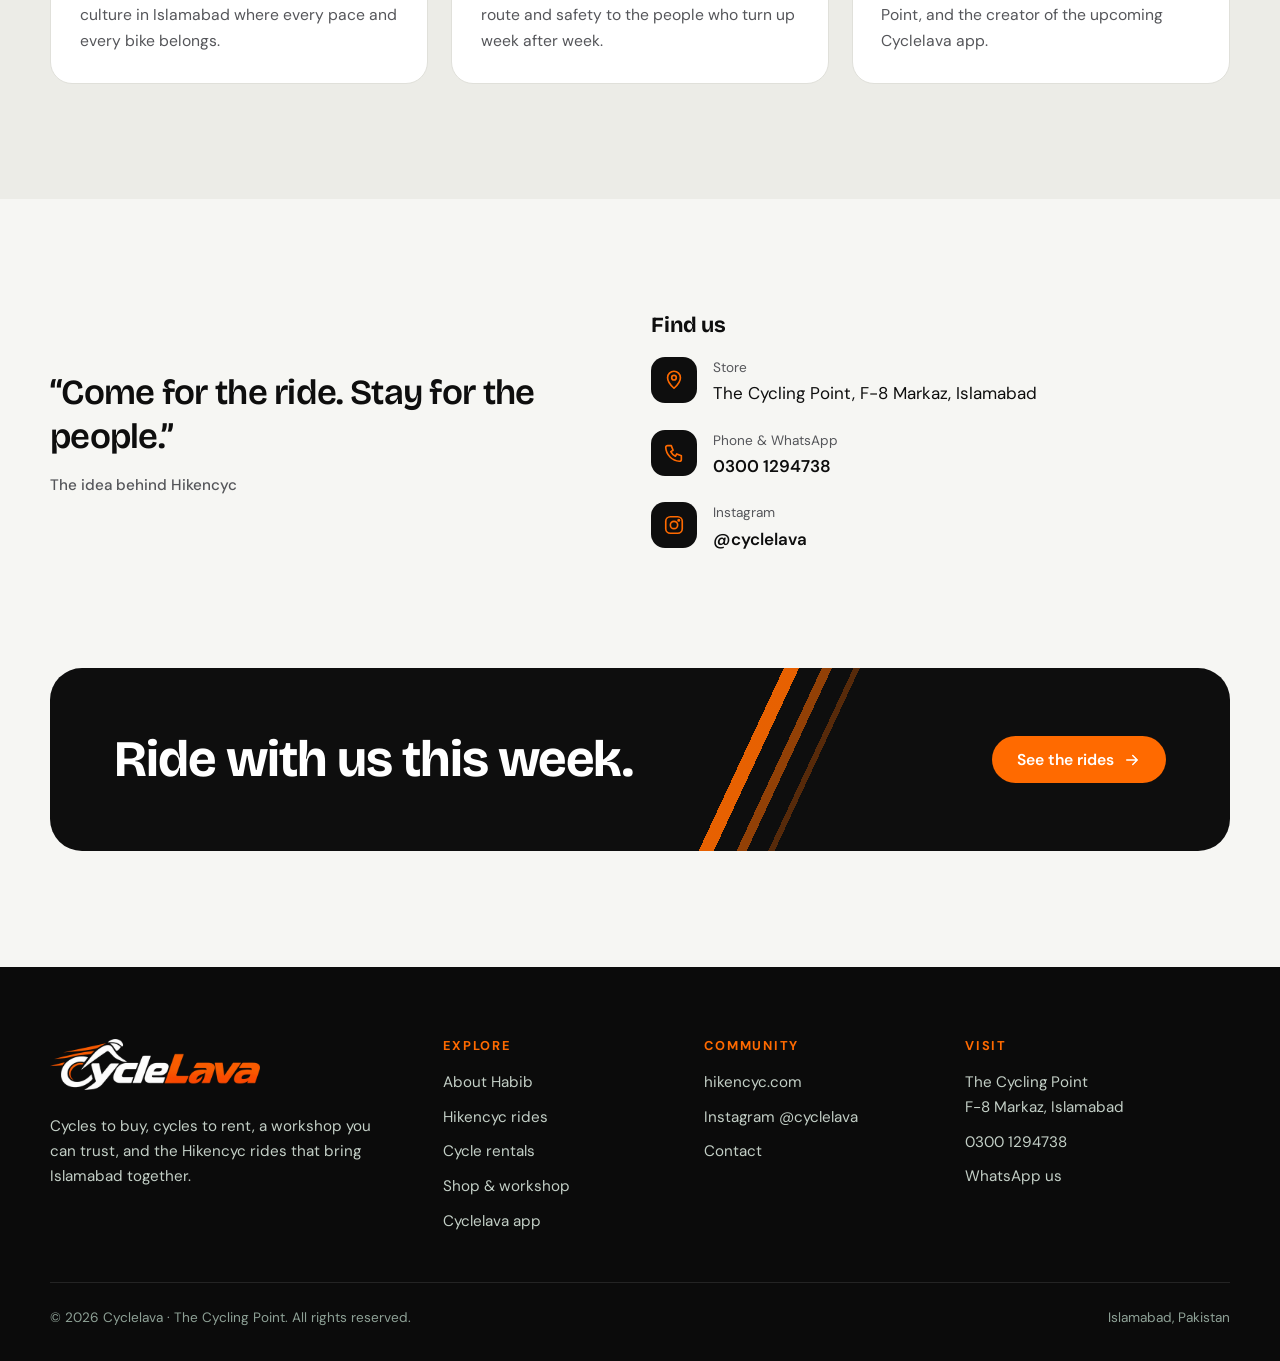
==== commit 52131286: "Number changed" ====
--- a/about/index.html
+++ b/about/index.html
@@ -40,7 +40,7 @@
 <a class="skip" href="#main">Skip to content</a>
 <header class="site-header"><div class="container nav">
 <a class="logo" href="/" aria-label="CycleLava home"><img src="/assets/images/logo-speedmark-light.webp" width="576" height="140" alt="CycleLava"></a>
-<nav aria-label="Main"><ul class="nav-links"><li><a href="/">Home</a></li><li><a href="/about/" aria-current="page">About</a></li><li><a href="/events/">Rides</a></li><li><a href="/rentals/">Rentals</a></li><li><a href="/shop/">Shop</a></li><li><a href="/app/">App</a></li><li><a href="/contact/">Contact</a></li><li class="menu-cta"><a class="btn btn-wa" href="https://wa.me/923028001000?text=Assalam-o-Alaikum%21%20I%20found%20you%20through%20the%20Cyclelava%20website." target="_blank" rel="noopener"><svg viewBox="0 0 24 24" fill="currentColor"><path d="M12.04 2c-5.46 0-9.91 4.45-9.91 9.91 0 1.75.46 3.45 1.32 4.95L2.05 22l5.25-1.38c1.45.79 3.08 1.21 4.74 1.21 5.46 0 9.91-4.45 9.91-9.91 0-2.65-1.03-5.14-2.9-7.01A9.816 9.816 0 0012.04 2m.01 1.67c2.2 0 4.26.86 5.82 2.42a8.225 8.225 0 012.41 5.83c0 4.54-3.7 8.24-8.24 8.24-1.48 0-2.93-.4-4.2-1.15l-.3-.18-3.12.82.83-3.04-.2-.31a8.196 8.196 0 01-1.26-4.38c0-4.54 3.7-8.24 8.24-8.24m4.52 11.64c-.25-.13-1.47-.72-1.7-.81-.23-.08-.39-.13-.56.13-.17.25-.64.81-.79.97-.14.17-.29.19-.54.06-.25-.13-1.06-.39-2.01-1.24-.74-.66-1.25-1.48-1.39-1.73-.14-.25-.01-.39.11-.51.11-.11.25-.29.37-.43.13-.15.17-.25.25-.42.08-.17.04-.31-.02-.44-.06-.13-.56-1.35-.77-1.85-.2-.49-.41-.42-.56-.43h-.48c-.17 0-.44.06-.67.31-.23.25-.88.86-.88 2.1 0 1.24.9 2.44 1.03 2.61.13.17 1.78 2.71 4.3 3.8 2.53 1.08 2.53.72 2.98.68.46-.05 1.47-.6 1.68-1.18.21-.58.21-1.08.15-1.18-.06-.1-.23-.17-.48-.29z"/></svg> Chat on WhatsApp</a><a class="btn btn-ghost" href="tel:+923028001000"><svg viewBox="0 0 24 24" fill="none" stroke="currentColor" stroke-width="1.8" stroke-linecap="round" stroke-linejoin="round"><path d="M5 4h4l2 5-2.5 1.5a11 11 0 005 5L15 13l5 2v4a2 2 0 01-2 2A16 16 0 013 6a2 2 0 012-2z"/></svg> Call 0302 8001000</a></li></ul></nav>
+<nav aria-label="Main"><ul class="nav-links"><li><a href="/">Home</a></li><li><a href="/about/" aria-current="page">About</a></li><li><a href="/events/">Rides</a></li><li><a href="/rentals/">Rentals</a></li><li><a href="/shop/">Shop</a></li><li><a href="/app/">App</a></li><li><a href="/contact/">Contact</a></li><li class="menu-cta"><a class="btn btn-wa" href="https://wa.me/923028001000?text=Assalam-o-Alaikum%21%20I%20found%20you%20through%20the%20Cyclelava%20website." target="_blank" rel="noopener"><svg viewBox="0 0 24 24" fill="currentColor"><path d="M12.04 2c-5.46 0-9.91 4.45-9.91 9.91 0 1.75.46 3.45 1.32 4.95L2.05 22l5.25-1.38c1.45.79 3.08 1.21 4.74 1.21 5.46 0 9.91-4.45 9.91-9.91 0-2.65-1.03-5.14-2.9-7.01A9.816 9.816 0 0012.04 2m.01 1.67c2.2 0 4.26.86 5.82 2.42a8.225 8.225 0 012.41 5.83c0 4.54-3.7 8.24-8.24 8.24-1.48 0-2.93-.4-4.2-1.15l-.3-.18-3.12.82.83-3.04-.2-.31a8.196 8.196 0 01-1.26-4.38c0-4.54 3.7-8.24 8.24-8.24m4.52 11.64c-.25-.13-1.47-.72-1.7-.81-.23-.08-.39-.13-.56.13-.17.25-.64.81-.79.97-.14.17-.29.19-.54.06-.25-.13-1.06-.39-2.01-1.24-.74-.66-1.25-1.48-1.39-1.73-.14-.25-.01-.39.11-.51.11-.11.25-.29.37-.43.13-.15.17-.25.25-.42.08-.17.04-.31-.02-.44-.06-.13-.56-1.35-.77-1.85-.2-.49-.41-.42-.56-.43h-.48c-.17 0-.44.06-.67.31-.23.25-.88.86-.88 2.1 0 1.24.9 2.44 1.03 2.61.13.17 1.78 2.71 4.3 3.8 2.53 1.08 2.53.72 2.98.68.46-.05 1.47-.6 1.68-1.18.21-.58.21-1.08.15-1.18-.06-.1-.23-.17-.48-.29z"/></svg> Chat on WhatsApp</a><a class="btn btn-ghost" href="tel:+923028001000"><svg viewBox="0 0 24 24" fill="none" stroke="currentColor" stroke-width="1.8" stroke-linecap="round" stroke-linejoin="round"><path d="M5 4h4l2 5-2.5 1.5a11 11 0 005 5L15 13l5 2v4a2 2 0 01-2 2A16 16 0 013 6a2 2 0 012-2z"/></svg> Call 0300 1294738</a></li></ul></nav>
 <a class="btn btn-wa btn-sm nav-cta" href="https://wa.me/923028001000?text=Assalam-o-Alaikum%21%20I%20found%20you%20through%20the%20Cyclelava%20website." target="_blank" rel="noopener"><svg viewBox="0 0 24 24" fill="currentColor"><path d="M12.04 2c-5.46 0-9.91 4.45-9.91 9.91 0 1.75.46 3.45 1.32 4.95L2.05 22l5.25-1.38c1.45.79 3.08 1.21 4.74 1.21 5.46 0 9.91-4.45 9.91-9.91 0-2.65-1.03-5.14-2.9-7.01A9.816 9.816 0 0012.04 2m.01 1.67c2.2 0 4.26.86 5.82 2.42a8.225 8.225 0 012.41 5.83c0 4.54-3.7 8.24-8.24 8.24-1.48 0-2.93-.4-4.2-1.15l-.3-.18-3.12.82.83-3.04-.2-.31a8.196 8.196 0 01-1.26-4.38c0-4.54 3.7-8.24 8.24-8.24m4.52 11.64c-.25-.13-1.47-.72-1.7-.81-.23-.08-.39-.13-.56.13-.17.25-.64.81-.79.97-.14.17-.29.19-.54.06-.25-.13-1.06-.39-2.01-1.24-.74-.66-1.25-1.48-1.39-1.73-.14-.25-.01-.39.11-.51.11-.11.25-.29.37-.43.13-.15.17-.25.25-.42.08-.17.04-.31-.02-.44-.06-.13-.56-1.35-.77-1.85-.2-.49-.41-.42-.56-.43h-.48c-.17 0-.44.06-.67.31-.23.25-.88.86-.88 2.1 0 1.24.9 2.44 1.03 2.61.13.17 1.78 2.71 4.3 3.8 2.53 1.08 2.53.72 2.98.68.46-.05 1.47-.6 1.68-1.18.21-.58.21-1.08.15-1.18-.06-.1-.23-.17-.48-.29z"/></svg> WhatsApp</a>
 <button class="nav-toggle" aria-label="Menu" aria-expanded="false"><span></span></button>
 </div></header>
@@ -77,7 +77,7 @@
 <div class="reveal"><h3>Find us</h3>
 <ul class="contact-list" style="margin-top:1.2rem">
 <li><span class="icon"><svg viewBox="0 0 24 24" fill="none" stroke="currentColor" stroke-width="1.8" stroke-linecap="round" stroke-linejoin="round"><path d="M12 21s7-6.2 7-11.5A7 7 0 005 9.5C5 14.800 12 21 12 21z"/><circle cx="12" cy="9.5" r="2.5"/></svg></span><div><small>Store</small>The Cycling Point, F-8 Markaz, Islamabad</div></li>
-<li><span class="icon"><svg viewBox="0 0 24 24" fill="none" stroke="currentColor" stroke-width="1.8" stroke-linecap="round" stroke-linejoin="round"><path d="M5 4h4l2 5-2.5 1.5a11 11 0 005 5L15 13l5 2v4a2 2 0 01-2 2A16 16 0 013 6a2 2 0 012-2z"/></svg></span><div><small>Phone &amp; WhatsApp</small><a href="tel:+923028001000">0302 8001000</a></div></li>
+<li><span class="icon"><svg viewBox="0 0 24 24" fill="none" stroke="currentColor" stroke-width="1.8" stroke-linecap="round" stroke-linejoin="round"><path d="M5 4h4l2 5-2.5 1.5a11 11 0 005 5L15 13l5 2v4a2 2 0 01-2 2A16 16 0 013 6a2 2 0 012-2z"/></svg></span><div><small>Phone &amp; WhatsApp</small><a href="tel:+923028001000">0300 1294738</a></div></li>
 <li><span class="icon"><svg viewBox="0 0 24 24" fill="none" stroke="currentColor" stroke-width="1.8" stroke-linecap="round" stroke-linejoin="round"><rect x="3" y="3" width="18" height="18" rx="5"/><circle cx="12" cy="12" r="4"/><circle cx="17.2" cy="6.8" r=".8" fill="currentColor"/></svg></span><div><small>Instagram</small><a href="https://instagram.com/cyclelava" target="_blank" rel="noopener">@cyclelava</a></div></li>
 </ul></div>
 </div></section>
@@ -90,7 +90,7 @@
 <p style="margin-top:1rem;max-width:34ch">Cycles to buy, cycles to rent, a workshop you can trust, and the Hikencyc rides that bring Islamabad together.</p></div>
 <div><h4>Explore</h4><ul><li><a href="/about/">About Habib</a></li><li><a href="/events/">Hikencyc rides</a></li><li><a href="/rentals/">Cycle rentals</a></li><li><a href="/shop/">Shop &amp; workshop</a></li><li><a href="/app/">Cyclelava app</a></li></ul></div>
 <div><h4>Community</h4><ul><li><a href="https://hikencyc.com" target="_blank" rel="noopener">hikencyc.com</a></li><li><a href="https://instagram.com/cyclelava" target="_blank" rel="noopener">Instagram @cyclelava</a></li><li><a href="/contact/">Contact</a></li></ul></div>
-<div><h4>Visit</h4><ul><li>The Cycling Point<br>F-8 Markaz, Islamabad</li><li><a href="tel:+923028001000">0302 8001000</a></li><li><a href="https://wa.me/923028001000" target="_blank" rel="noopener">WhatsApp us</a></li></ul></div>
+<div><h4>Visit</h4><ul><li>The Cycling Point<br>F-8 Markaz, Islamabad</li><li><a href="tel:+923028001000">0300 1294738</a></li><li><a href="https://wa.me/923028001000" target="_blank" rel="noopener">WhatsApp us</a></li></ul></div>
 </div>
 <div class="footer-bar"><span>&copy; <span data-year>2026</span> Cyclelava &middot; The Cycling Point. All rights reserved.</span><span>Islamabad, Pakistan</span></div>
 </div></footer>
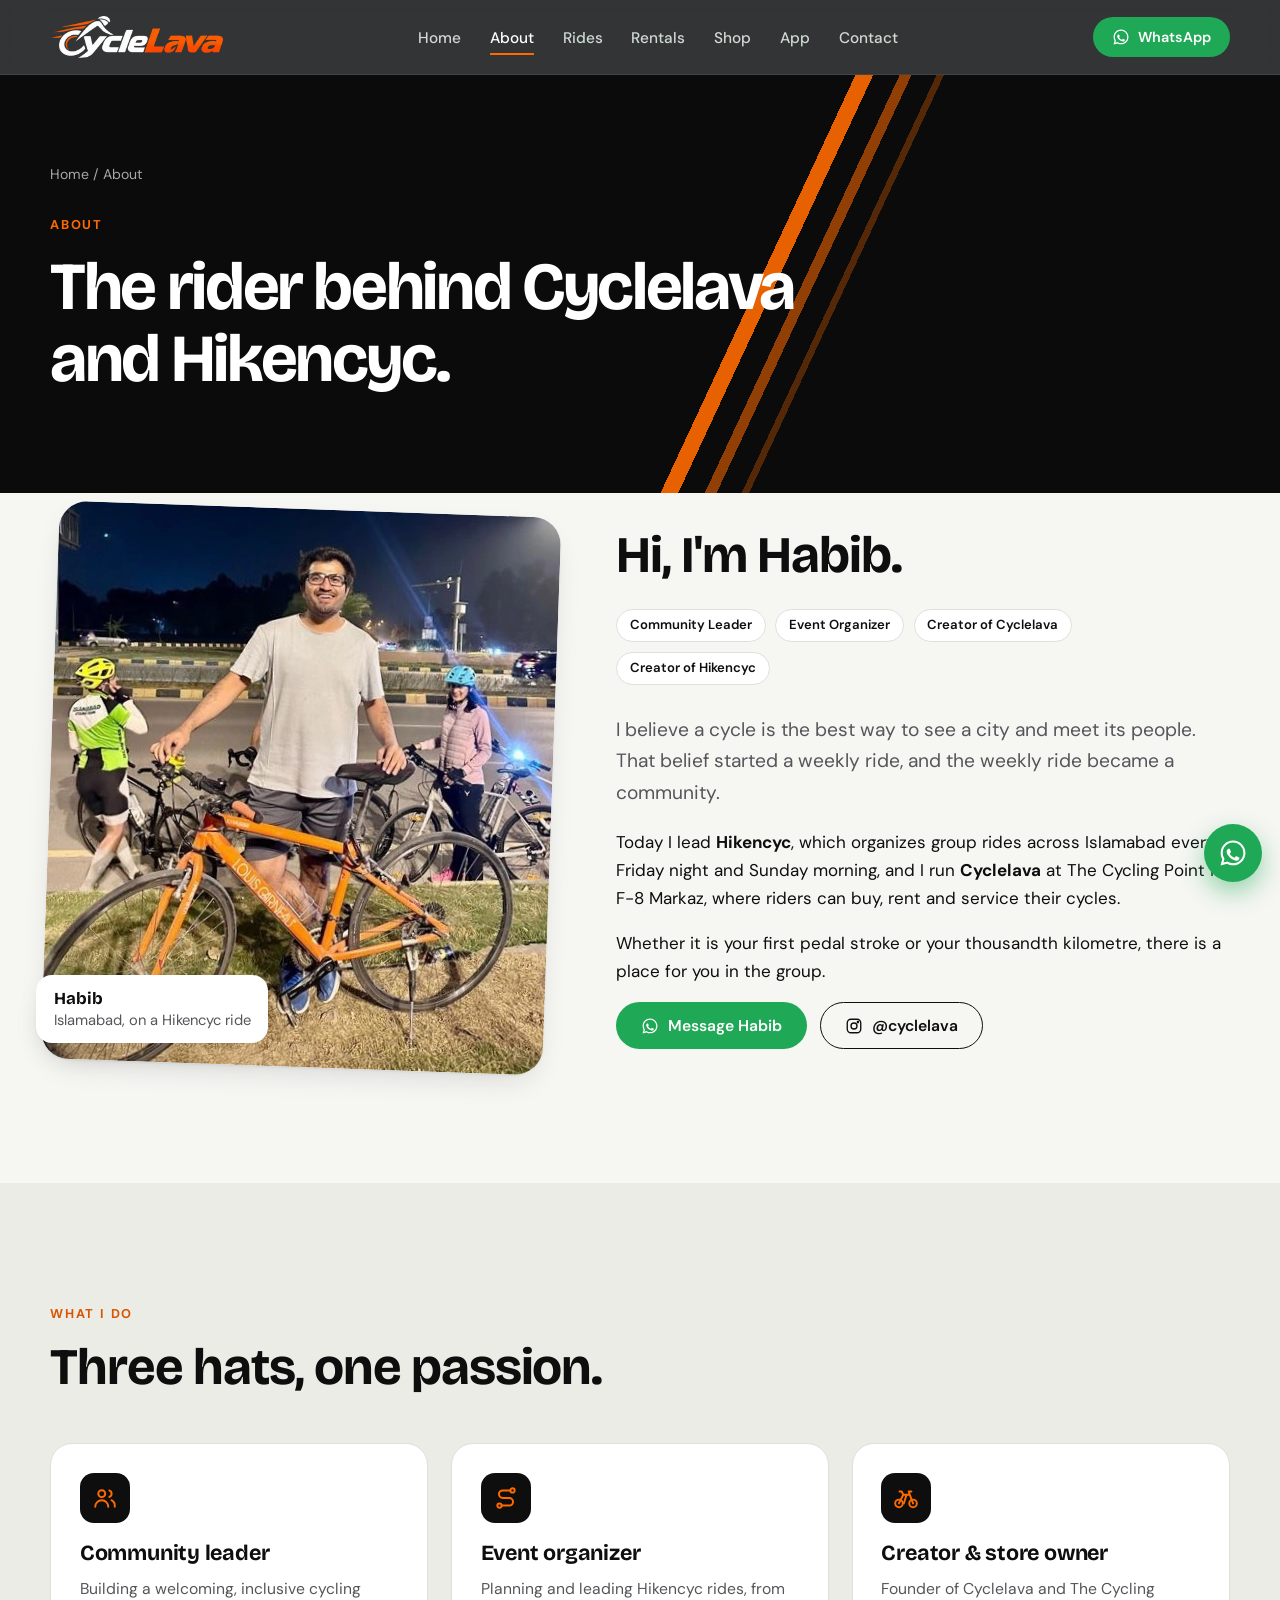
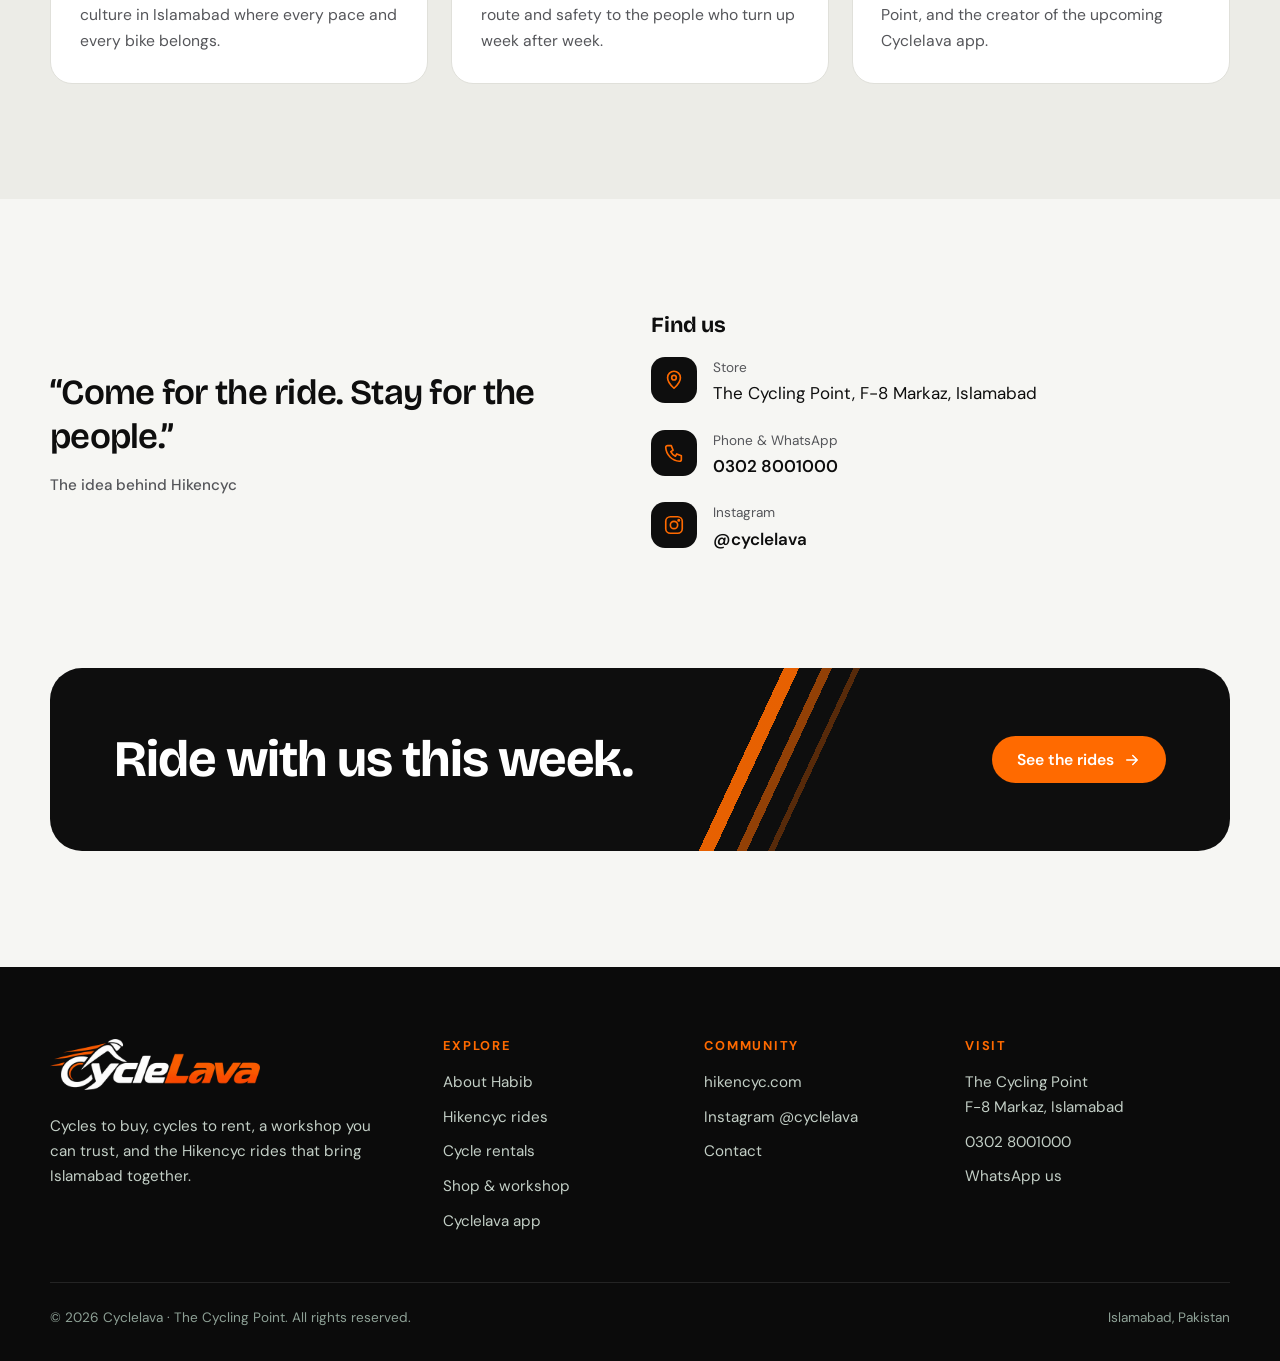
==== commit ce3ecbcd: "xhexk in" ====
--- a/about/index.html
+++ b/about/index.html
@@ -40,7 +40,7 @@
 <a class="skip" href="#main">Skip to content</a>
 <header class="site-header"><div class="container nav">
 <a class="logo" href="/" aria-label="CycleLava home"><img src="/assets/images/logo-speedmark-light.webp" width="576" height="140" alt="CycleLava"></a>
-<nav aria-label="Main"><ul class="nav-links"><li><a href="/">Home</a></li><li><a href="/about/" aria-current="page">About</a></li><li><a href="/events/">Rides</a></li><li><a href="/rentals/">Rentals</a></li><li><a href="/shop/">Shop</a></li><li><a href="/app/">App</a></li><li><a href="/contact/">Contact</a></li><li class="menu-cta"><a class="btn btn-wa" href="https://wa.me/923028001000?text=Assalam-o-Alaikum%21%20I%20found%20you%20through%20the%20Cyclelava%20website." target="_blank" rel="noopener"><svg viewBox="0 0 24 24" fill="currentColor"><path d="M12.04 2c-5.46 0-9.91 4.45-9.91 9.91 0 1.75.46 3.45 1.32 4.95L2.05 22l5.25-1.38c1.45.79 3.08 1.21 4.74 1.21 5.46 0 9.91-4.45 9.91-9.91 0-2.65-1.03-5.14-2.9-7.01A9.816 9.816 0 0012.04 2m.01 1.67c2.2 0 4.26.86 5.82 2.42a8.225 8.225 0 012.41 5.83c0 4.54-3.7 8.24-8.24 8.24-1.48 0-2.93-.4-4.2-1.15l-.3-.18-3.12.82.83-3.04-.2-.31a8.196 8.196 0 01-1.26-4.38c0-4.54 3.7-8.24 8.24-8.24m4.52 11.64c-.25-.13-1.47-.72-1.7-.81-.23-.08-.39-.13-.56.13-.17.25-.64.81-.79.97-.14.17-.29.19-.54.06-.25-.13-1.06-.39-2.01-1.24-.74-.66-1.25-1.48-1.39-1.73-.14-.25-.01-.39.11-.51.11-.11.25-.29.37-.43.13-.15.17-.25.25-.42.08-.17.04-.31-.02-.44-.06-.13-.56-1.35-.77-1.85-.2-.49-.41-.42-.56-.43h-.48c-.17 0-.44.06-.67.31-.23.25-.88.86-.88 2.1 0 1.24.9 2.44 1.03 2.61.13.17 1.78 2.71 4.3 3.8 2.53 1.08 2.53.72 2.98.68.46-.05 1.47-.6 1.68-1.18.21-.58.21-1.08.15-1.18-.06-.1-.23-.17-.48-.29z"/></svg> Chat on WhatsApp</a><a class="btn btn-ghost" href="tel:+923028001000"><svg viewBox="0 0 24 24" fill="none" stroke="currentColor" stroke-width="1.8" stroke-linecap="round" stroke-linejoin="round"><path d="M5 4h4l2 5-2.5 1.5a11 11 0 005 5L15 13l5 2v4a2 2 0 01-2 2A16 16 0 013 6a2 2 0 012-2z"/></svg> Call 0300 1294738</a></li></ul></nav>
+<nav aria-label="Main"><ul class="nav-links"><li><a href="/">Home</a></li><li><a href="/about/" aria-current="page">About</a></li><li><a href="/events/">Rides</a></li><li><a href="/rentals/">Rentals</a></li><li><a href="/shop/">Shop</a></li><li><a href="/app/">App</a></li><li><a href="/contact/">Contact</a></li><li class="menu-cta"><a class="btn btn-wa" href="https://wa.me/923028001000?text=Assalam-o-Alaikum%21%20I%20found%20you%20through%20the%20Cyclelava%20website." target="_blank" rel="noopener"><svg viewBox="0 0 24 24" fill="currentColor"><path d="M12.04 2c-5.46 0-9.91 4.45-9.91 9.91 0 1.75.46 3.45 1.32 4.95L2.05 22l5.25-1.38c1.45.79 3.08 1.21 4.74 1.21 5.46 0 9.91-4.45 9.91-9.91 0-2.65-1.03-5.14-2.9-7.01A9.816 9.816 0 0012.04 2m.01 1.67c2.2 0 4.26.86 5.82 2.42a8.225 8.225 0 012.41 5.83c0 4.54-3.7 8.24-8.24 8.24-1.48 0-2.93-.4-4.2-1.15l-.3-.18-3.12.82.83-3.04-.2-.31a8.196 8.196 0 01-1.26-4.38c0-4.54 3.7-8.24 8.24-8.24m4.52 11.64c-.25-.13-1.47-.72-1.7-.81-.23-.08-.39-.13-.56.13-.17.25-.64.81-.79.97-.14.17-.29.19-.54.06-.25-.13-1.06-.39-2.01-1.24-.74-.66-1.25-1.48-1.39-1.73-.14-.25-.01-.39.11-.51.11-.11.25-.29.37-.43.13-.15.17-.25.25-.42.08-.17.04-.31-.02-.44-.06-.13-.56-1.35-.77-1.85-.2-.49-.41-.42-.56-.43h-.48c-.17 0-.44.06-.67.31-.23.25-.88.86-.88 2.1 0 1.24.9 2.44 1.03 2.61.13.17 1.78 2.71 4.3 3.8 2.53 1.08 2.53.72 2.98.68.46-.05 1.47-.6 1.68-1.18.21-.58.21-1.08.15-1.18-.06-.1-.23-.17-.48-.29z"/></svg> Chat on WhatsApp</a><a class="btn btn-ghost" href="tel:+923028001000"><svg viewBox="0 0 24 24" fill="none" stroke="currentColor" stroke-width="1.8" stroke-linecap="round" stroke-linejoin="round"><path d="M5 4h4l2 5-2.5 1.5a11 11 0 005 5L15 13l5 2v4a2 2 0 01-2 2A16 16 0 013 6a2 2 0 012-2z"/></svg> Call 0302 8001000</a></li></ul></nav>
 <a class="btn btn-wa btn-sm nav-cta" href="https://wa.me/923028001000?text=Assalam-o-Alaikum%21%20I%20found%20you%20through%20the%20Cyclelava%20website." target="_blank" rel="noopener"><svg viewBox="0 0 24 24" fill="currentColor"><path d="M12.04 2c-5.46 0-9.91 4.45-9.91 9.91 0 1.75.46 3.45 1.32 4.95L2.05 22l5.25-1.38c1.45.79 3.08 1.21 4.74 1.21 5.46 0 9.91-4.45 9.91-9.91 0-2.65-1.03-5.14-2.9-7.01A9.816 9.816 0 0012.04 2m.01 1.67c2.2 0 4.26.86 5.82 2.42a8.225 8.225 0 012.41 5.83c0 4.54-3.7 8.24-8.24 8.24-1.48 0-2.93-.4-4.2-1.15l-.3-.18-3.12.82.83-3.04-.2-.31a8.196 8.196 0 01-1.26-4.38c0-4.54 3.7-8.24 8.24-8.24m4.52 11.64c-.25-.13-1.47-.72-1.7-.81-.23-.08-.39-.13-.56.13-.17.25-.64.81-.79.97-.14.17-.29.19-.54.06-.25-.13-1.06-.39-2.01-1.24-.74-.66-1.25-1.48-1.39-1.73-.14-.25-.01-.39.11-.51.11-.11.25-.29.37-.43.13-.15.17-.25.25-.42.08-.17.04-.31-.02-.44-.06-.13-.56-1.35-.77-1.85-.2-.49-.41-.42-.56-.43h-.48c-.17 0-.44.06-.67.31-.23.25-.88.86-.88 2.1 0 1.24.9 2.44 1.03 2.61.13.17 1.78 2.71 4.3 3.8 2.53 1.08 2.53.72 2.98.68.46-.05 1.47-.6 1.68-1.18.21-.58.21-1.08.15-1.18-.06-.1-.23-.17-.48-.29z"/></svg> WhatsApp</a>
 <button class="nav-toggle" aria-label="Menu" aria-expanded="false"><span></span></button>
 </div></header>
@@ -77,7 +77,7 @@
 <div class="reveal"><h3>Find us</h3>
 <ul class="contact-list" style="margin-top:1.2rem">
 <li><span class="icon"><svg viewBox="0 0 24 24" fill="none" stroke="currentColor" stroke-width="1.8" stroke-linecap="round" stroke-linejoin="round"><path d="M12 21s7-6.2 7-11.5A7 7 0 005 9.5C5 14.800 12 21 12 21z"/><circle cx="12" cy="9.5" r="2.5"/></svg></span><div><small>Store</small>The Cycling Point, F-8 Markaz, Islamabad</div></li>
-<li><span class="icon"><svg viewBox="0 0 24 24" fill="none" stroke="currentColor" stroke-width="1.8" stroke-linecap="round" stroke-linejoin="round"><path d="M5 4h4l2 5-2.5 1.5a11 11 0 005 5L15 13l5 2v4a2 2 0 01-2 2A16 16 0 013 6a2 2 0 012-2z"/></svg></span><div><small>Phone &amp; WhatsApp</small><a href="tel:+923028001000">0300 1294738</a></div></li>
+<li><span class="icon"><svg viewBox="0 0 24 24" fill="none" stroke="currentColor" stroke-width="1.8" stroke-linecap="round" stroke-linejoin="round"><path d="M5 4h4l2 5-2.5 1.5a11 11 0 005 5L15 13l5 2v4a2 2 0 01-2 2A16 16 0 013 6a2 2 0 012-2z"/></svg></span><div><small>Phone &amp; WhatsApp</small><a href="tel:+923028001000">0302 8001000</a></div></li>
 <li><span class="icon"><svg viewBox="0 0 24 24" fill="none" stroke="currentColor" stroke-width="1.8" stroke-linecap="round" stroke-linejoin="round"><rect x="3" y="3" width="18" height="18" rx="5"/><circle cx="12" cy="12" r="4"/><circle cx="17.2" cy="6.8" r=".8" fill="currentColor"/></svg></span><div><small>Instagram</small><a href="https://instagram.com/cyclelava" target="_blank" rel="noopener">@cyclelava</a></div></li>
 </ul></div>
 </div></section>
@@ -90,7 +90,7 @@
 <p style="margin-top:1rem;max-width:34ch">Cycles to buy, cycles to rent, a workshop you can trust, and the Hikencyc rides that bring Islamabad together.</p></div>
 <div><h4>Explore</h4><ul><li><a href="/about/">About Habib</a></li><li><a href="/events/">Hikencyc rides</a></li><li><a href="/rentals/">Cycle rentals</a></li><li><a href="/shop/">Shop &amp; workshop</a></li><li><a href="/app/">Cyclelava app</a></li></ul></div>
 <div><h4>Community</h4><ul><li><a href="https://hikencyc.com" target="_blank" rel="noopener">hikencyc.com</a></li><li><a href="https://instagram.com/cyclelava" target="_blank" rel="noopener">Instagram @cyclelava</a></li><li><a href="/contact/">Contact</a></li></ul></div>
-<div><h4>Visit</h4><ul><li>The Cycling Point<br>F-8 Markaz, Islamabad</li><li><a href="tel:+923028001000">0300 1294738</a></li><li><a href="https://wa.me/923028001000" target="_blank" rel="noopener">WhatsApp us</a></li></ul></div>
+<div><h4>Visit</h4><ul><li>The Cycling Point<br>F-8 Markaz, Islamabad</li><li><a href="tel:+923028001000">0302 8001000</a></li><li><a href="https://wa.me/923028001000" target="_blank" rel="noopener">WhatsApp us</a></li></ul></div>
 </div>
 <div class="footer-bar"><span>&copy; <span data-year>2026</span> Cyclelava &middot; The Cycling Point. All rights reserved.</span><span>Islamabad, Pakistan</span></div>
 </div></footer>
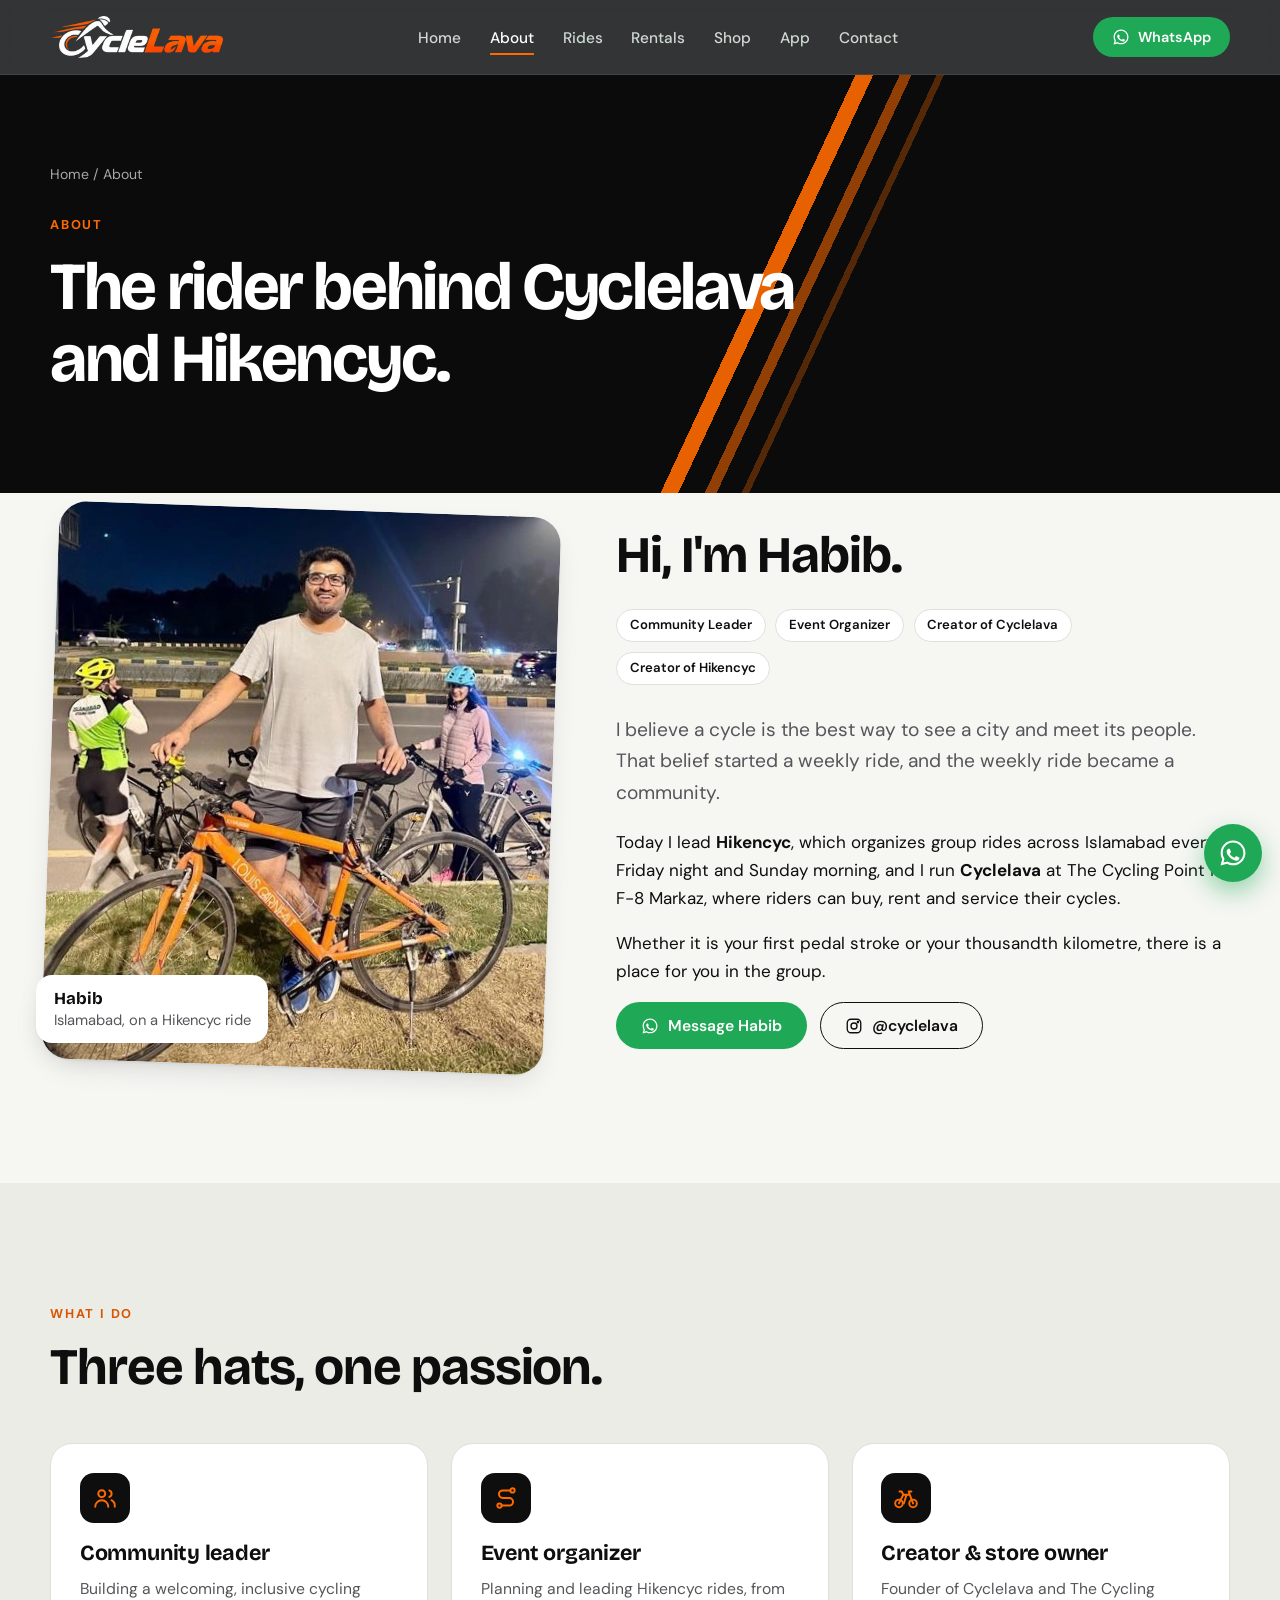
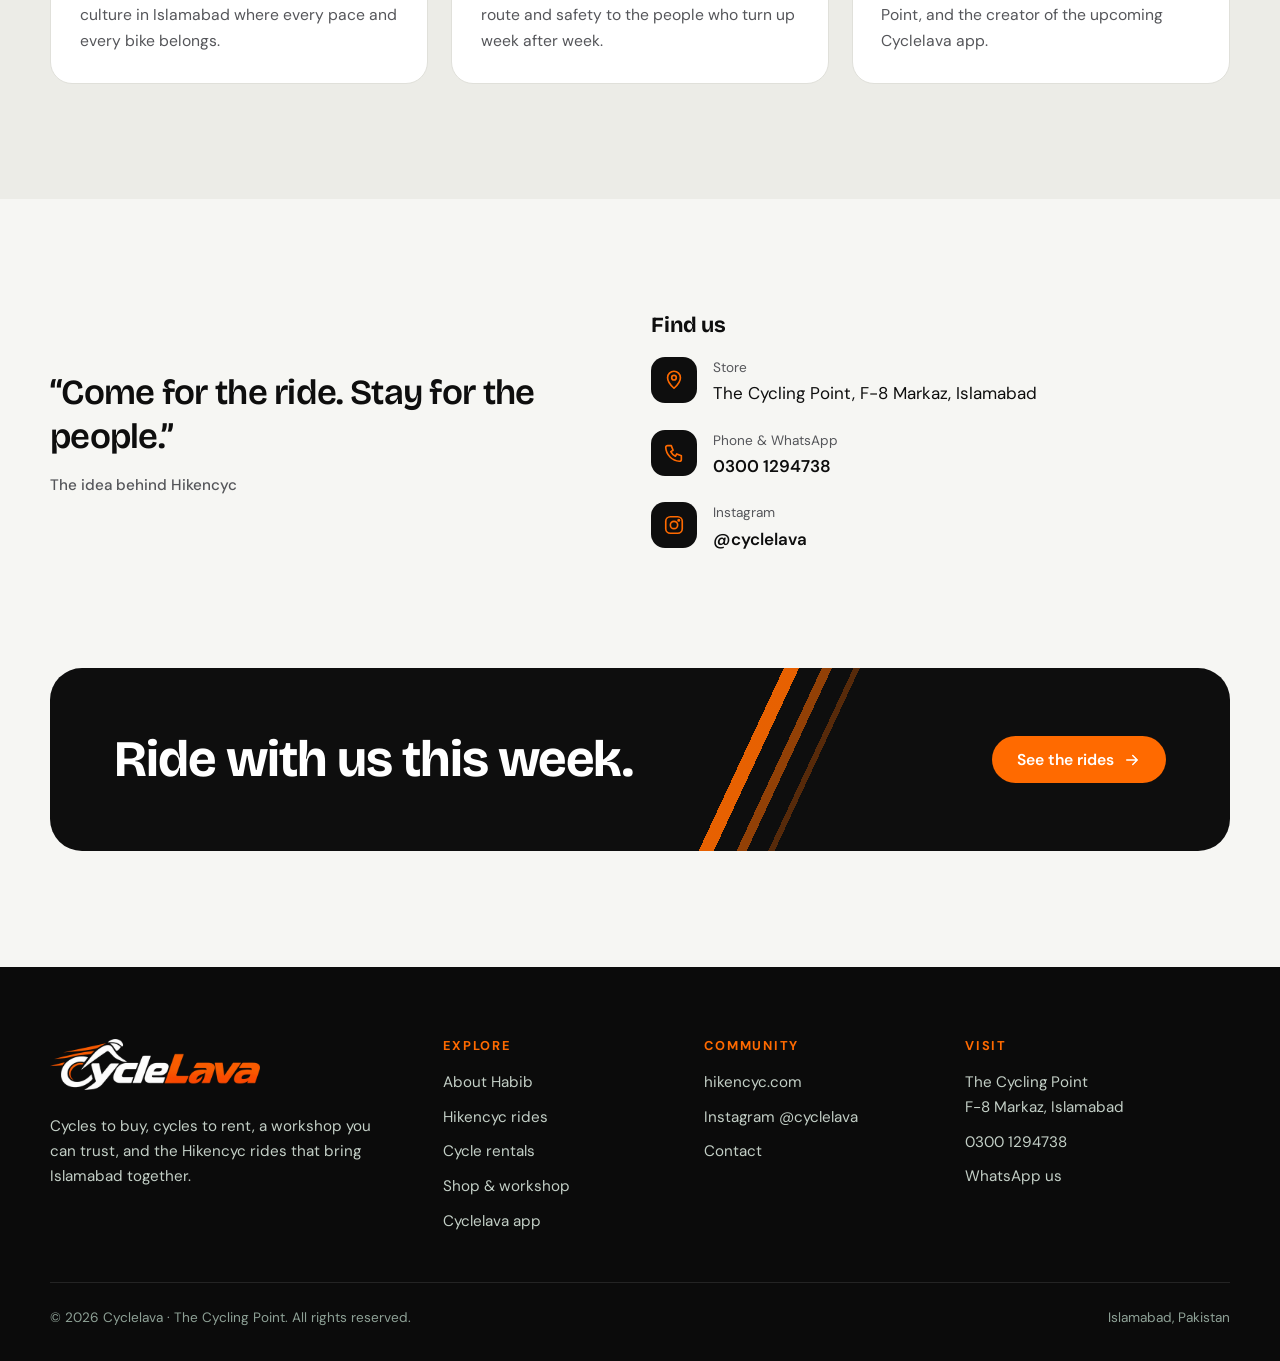
==== commit e8e916fb: "Number changed" ====
--- a/about/index.html
+++ b/about/index.html
@@ -40,7 +40,7 @@
 <a class="skip" href="#main">Skip to content</a>
 <header class="site-header"><div class="container nav">
 <a class="logo" href="/" aria-label="CycleLava home"><img src="/assets/images/logo-speedmark-light.webp" width="576" height="140" alt="CycleLava"></a>
-<nav aria-label="Main"><ul class="nav-links"><li><a href="/">Home</a></li><li><a href="/about/" aria-current="page">About</a></li><li><a href="/events/">Rides</a></li><li><a href="/rentals/">Rentals</a></li><li><a href="/shop/">Shop</a></li><li><a href="/app/">App</a></li><li><a href="/contact/">Contact</a></li><li class="menu-cta"><a class="btn btn-wa" href="https://wa.me/923028001000?text=Assalam-o-Alaikum%21%20I%20found%20you%20through%20the%20Cyclelava%20website." target="_blank" rel="noopener"><svg viewBox="0 0 24 24" fill="currentColor"><path d="M12.04 2c-5.46 0-9.91 4.45-9.91 9.91 0 1.75.46 3.45 1.32 4.95L2.05 22l5.25-1.38c1.45.79 3.08 1.21 4.74 1.21 5.46 0 9.91-4.45 9.91-9.91 0-2.65-1.03-5.14-2.9-7.01A9.816 9.816 0 0012.04 2m.01 1.67c2.2 0 4.26.86 5.82 2.42a8.225 8.225 0 012.41 5.83c0 4.54-3.7 8.24-8.24 8.24-1.48 0-2.93-.4-4.2-1.15l-.3-.18-3.12.82.83-3.04-.2-.31a8.196 8.196 0 01-1.26-4.38c0-4.54 3.7-8.24 8.24-8.24m4.52 11.64c-.25-.13-1.47-.72-1.7-.81-.23-.08-.39-.13-.56.13-.17.25-.64.81-.79.97-.14.17-.29.19-.54.06-.25-.13-1.06-.39-2.01-1.24-.74-.66-1.25-1.48-1.39-1.73-.14-.25-.01-.39.11-.51.11-.11.25-.29.37-.43.13-.15.17-.25.25-.42.08-.17.04-.31-.02-.44-.06-.13-.56-1.35-.77-1.85-.2-.49-.41-.42-.56-.43h-.48c-.17 0-.44.06-.67.31-.23.25-.88.86-.88 2.1 0 1.24.9 2.44 1.03 2.61.13.17 1.78 2.71 4.3 3.8 2.53 1.08 2.53.72 2.98.68.46-.05 1.47-.6 1.68-1.18.21-.58.21-1.08.15-1.18-.06-.1-.23-.17-.48-.29z"/></svg> Chat on WhatsApp</a><a class="btn btn-ghost" href="tel:+923028001000"><svg viewBox="0 0 24 24" fill="none" stroke="currentColor" stroke-width="1.8" stroke-linecap="round" stroke-linejoin="round"><path d="M5 4h4l2 5-2.5 1.5a11 11 0 005 5L15 13l5 2v4a2 2 0 01-2 2A16 16 0 013 6a2 2 0 012-2z"/></svg> Call 0302 8001000</a></li></ul></nav>
+<nav aria-label="Main"><ul class="nav-links"><li><a href="/">Home</a></li><li><a href="/about/" aria-current="page">About</a></li><li><a href="/events/">Rides</a></li><li><a href="/rentals/">Rentals</a></li><li><a href="/shop/">Shop</a></li><li><a href="/app/">App</a></li><li><a href="/contact/">Contact</a></li><li class="menu-cta"><a class="btn btn-wa" href="https://wa.me/923028001000?text=Assalam-o-Alaikum%21%20I%20found%20you%20through%20the%20Cyclelava%20website." target="_blank" rel="noopener"><svg viewBox="0 0 24 24" fill="currentColor"><path d="M12.04 2c-5.46 0-9.91 4.45-9.91 9.91 0 1.75.46 3.45 1.32 4.95L2.05 22l5.25-1.38c1.45.79 3.08 1.21 4.74 1.21 5.46 0 9.91-4.45 9.91-9.91 0-2.65-1.03-5.14-2.9-7.01A9.816 9.816 0 0012.04 2m.01 1.67c2.2 0 4.26.86 5.82 2.42a8.225 8.225 0 012.41 5.83c0 4.54-3.7 8.24-8.24 8.24-1.48 0-2.93-.4-4.2-1.15l-.3-.18-3.12.82.83-3.04-.2-.31a8.196 8.196 0 01-1.26-4.38c0-4.54 3.7-8.24 8.24-8.24m4.52 11.64c-.25-.13-1.47-.72-1.7-.81-.23-.08-.39-.13-.56.13-.17.25-.64.81-.79.97-.14.17-.29.19-.54.06-.25-.13-1.06-.39-2.01-1.24-.74-.66-1.25-1.48-1.39-1.73-.14-.25-.01-.39.11-.51.11-.11.25-.29.37-.43.13-.15.17-.25.25-.42.08-.17.04-.31-.02-.44-.06-.13-.56-1.35-.77-1.85-.2-.49-.41-.42-.56-.43h-.48c-.17 0-.44.06-.67.31-.23.25-.88.86-.88 2.1 0 1.24.9 2.44 1.03 2.61.13.17 1.78 2.71 4.3 3.8 2.53 1.08 2.53.72 2.98.68.46-.05 1.47-.6 1.68-1.18.21-.58.21-1.08.15-1.18-.06-.1-.23-.17-.48-.29z"/></svg> Chat on WhatsApp</a><a class="btn btn-ghost" href="tel:+923028001000"><svg viewBox="0 0 24 24" fill="none" stroke="currentColor" stroke-width="1.8" stroke-linecap="round" stroke-linejoin="round"><path d="M5 4h4l2 5-2.5 1.5a11 11 0 005 5L15 13l5 2v4a2 2 0 01-2 2A16 16 0 013 6a2 2 0 012-2z"/></svg> Call 0300 1294738</a></li></ul></nav>
 <a class="btn btn-wa btn-sm nav-cta" href="https://wa.me/923028001000?text=Assalam-o-Alaikum%21%20I%20found%20you%20through%20the%20Cyclelava%20website." target="_blank" rel="noopener"><svg viewBox="0 0 24 24" fill="currentColor"><path d="M12.04 2c-5.46 0-9.91 4.45-9.91 9.91 0 1.75.46 3.45 1.32 4.95L2.05 22l5.25-1.38c1.45.79 3.08 1.21 4.74 1.21 5.46 0 9.91-4.45 9.91-9.91 0-2.65-1.03-5.14-2.9-7.01A9.816 9.816 0 0012.04 2m.01 1.67c2.2 0 4.26.86 5.82 2.42a8.225 8.225 0 012.41 5.83c0 4.54-3.7 8.24-8.24 8.24-1.48 0-2.93-.4-4.2-1.15l-.3-.18-3.12.82.83-3.04-.2-.31a8.196 8.196 0 01-1.26-4.38c0-4.54 3.7-8.24 8.24-8.24m4.52 11.64c-.25-.13-1.47-.72-1.7-.81-.23-.08-.39-.13-.56.13-.17.25-.64.81-.79.97-.14.17-.29.19-.54.06-.25-.13-1.06-.39-2.01-1.24-.74-.66-1.25-1.48-1.39-1.73-.14-.25-.01-.39.11-.51.11-.11.25-.29.37-.43.13-.15.17-.25.25-.42.08-.17.04-.31-.02-.44-.06-.13-.56-1.35-.77-1.85-.2-.49-.41-.42-.56-.43h-.48c-.17 0-.44.06-.67.31-.23.25-.88.86-.88 2.1 0 1.24.9 2.44 1.03 2.61.13.17 1.78 2.71 4.3 3.8 2.53 1.08 2.53.72 2.98.68.46-.05 1.47-.6 1.68-1.18.21-.58.21-1.08.15-1.18-.06-.1-.23-.17-.48-.29z"/></svg> WhatsApp</a>
 <button class="nav-toggle" aria-label="Menu" aria-expanded="false"><span></span></button>
 </div></header>
@@ -77,7 +77,7 @@
 <div class="reveal"><h3>Find us</h3>
 <ul class="contact-list" style="margin-top:1.2rem">
 <li><span class="icon"><svg viewBox="0 0 24 24" fill="none" stroke="currentColor" stroke-width="1.8" stroke-linecap="round" stroke-linejoin="round"><path d="M12 21s7-6.2 7-11.5A7 7 0 005 9.5C5 14.800 12 21 12 21z"/><circle cx="12" cy="9.5" r="2.5"/></svg></span><div><small>Store</small>The Cycling Point, F-8 Markaz, Islamabad</div></li>
-<li><span class="icon"><svg viewBox="0 0 24 24" fill="none" stroke="currentColor" stroke-width="1.8" stroke-linecap="round" stroke-linejoin="round"><path d="M5 4h4l2 5-2.5 1.5a11 11 0 005 5L15 13l5 2v4a2 2 0 01-2 2A16 16 0 013 6a2 2 0 012-2z"/></svg></span><div><small>Phone &amp; WhatsApp</small><a href="tel:+923028001000">0302 8001000</a></div></li>
+<li><span class="icon"><svg viewBox="0 0 24 24" fill="none" stroke="currentColor" stroke-width="1.8" stroke-linecap="round" stroke-linejoin="round"><path d="M5 4h4l2 5-2.5 1.5a11 11 0 005 5L15 13l5 2v4a2 2 0 01-2 2A16 16 0 013 6a2 2 0 012-2z"/></svg></span><div><small>Phone &amp; WhatsApp</small><a href="tel:+923028001000">0300 1294738</a></div></li>
 <li><span class="icon"><svg viewBox="0 0 24 24" fill="none" stroke="currentColor" stroke-width="1.8" stroke-linecap="round" stroke-linejoin="round"><rect x="3" y="3" width="18" height="18" rx="5"/><circle cx="12" cy="12" r="4"/><circle cx="17.2" cy="6.8" r=".8" fill="currentColor"/></svg></span><div><small>Instagram</small><a href="https://instagram.com/cyclelava" target="_blank" rel="noopener">@cyclelava</a></div></li>
 </ul></div>
 </div></section>
@@ -90,7 +90,7 @@
 <p style="margin-top:1rem;max-width:34ch">Cycles to buy, cycles to rent, a workshop you can trust, and the Hikencyc rides that bring Islamabad together.</p></div>
 <div><h4>Explore</h4><ul><li><a href="/about/">About Habib</a></li><li><a href="/events/">Hikencyc rides</a></li><li><a href="/rentals/">Cycle rentals</a></li><li><a href="/shop/">Shop &amp; workshop</a></li><li><a href="/app/">Cyclelava app</a></li></ul></div>
 <div><h4>Community</h4><ul><li><a href="https://hikencyc.com" target="_blank" rel="noopener">hikencyc.com</a></li><li><a href="https://instagram.com/cyclelava" target="_blank" rel="noopener">Instagram @cyclelava</a></li><li><a href="/contact/">Contact</a></li></ul></div>
-<div><h4>Visit</h4><ul><li>The Cycling Point<br>F-8 Markaz, Islamabad</li><li><a href="tel:+923028001000">0302 8001000</a></li><li><a href="https://wa.me/923028001000" target="_blank" rel="noopener">WhatsApp us</a></li></ul></div>
+<div><h4>Visit</h4><ul><li>The Cycling Point<br>F-8 Markaz, Islamabad</li><li><a href="tel:+923028001000">0300 1294738</a></li><li><a href="https://wa.me/923028001000" target="_blank" rel="noopener">WhatsApp us</a></li></ul></div>
 </div>
 <div class="footer-bar"><span>&copy; <span data-year>2026</span> Cyclelava &middot; The Cycling Point. All rights reserved.</span><span>Islamabad, Pakistan</span></div>
 </div></footer>
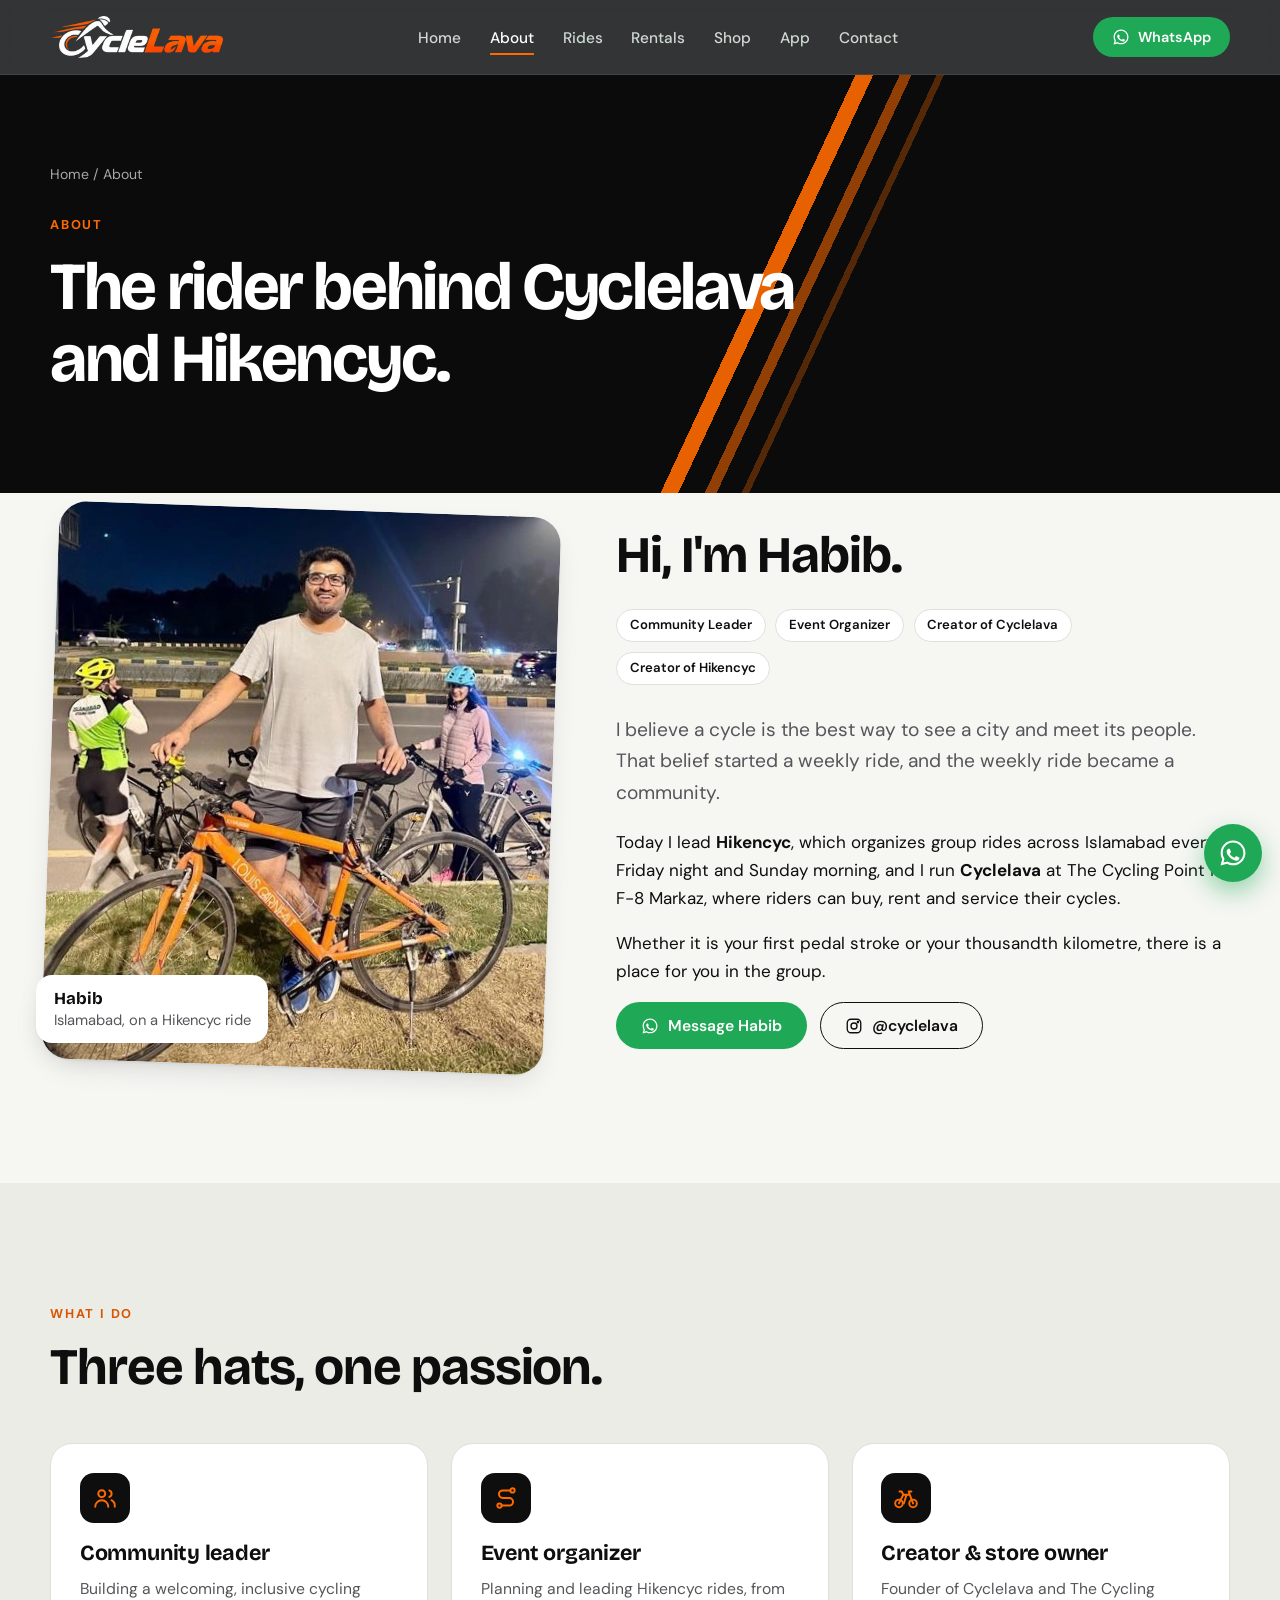
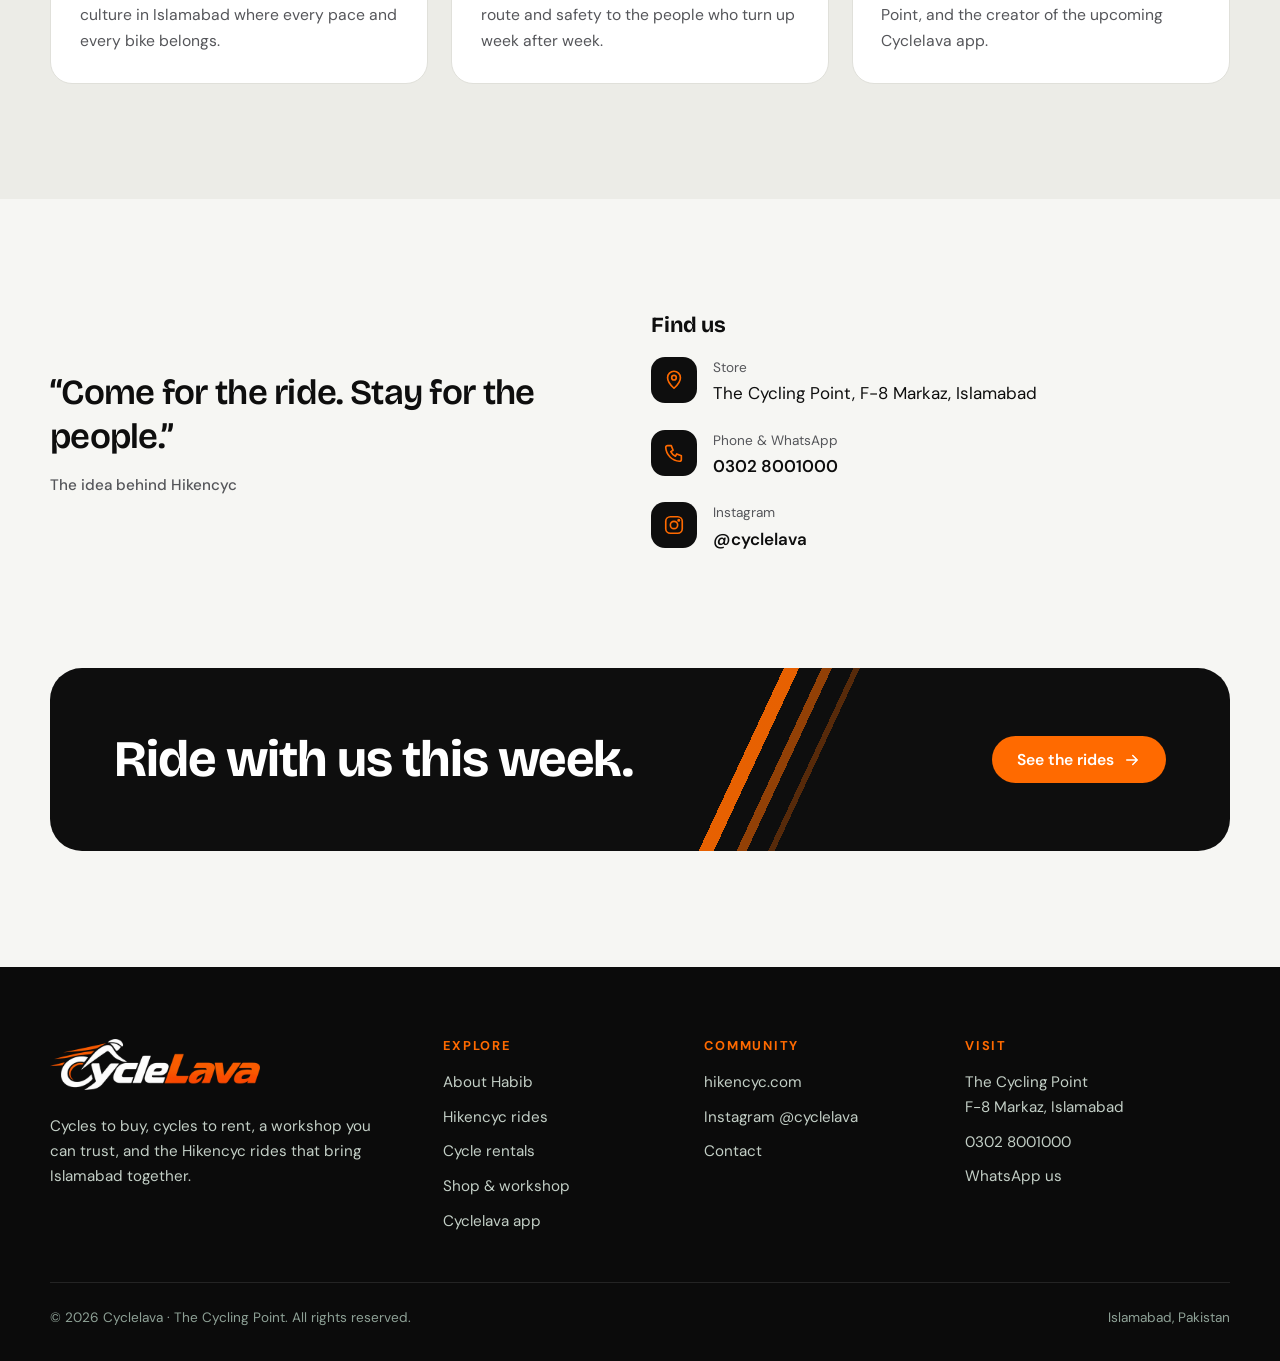
==== commit 971599d2: "Update meta description for About page" ====
--- a/about/index.html
+++ b/about/index.html
@@ -13,7 +13,7 @@
 <meta charset="UTF-8">
 <meta name="viewport" content="width=device-width, initial-scale=1">
 <title>About Habib | Founder of Cyclelava &amp; Hikencyc, Islamabad</title>
-<meta name="description" content="Meet Habib: community leader, event organizer and creator of Cyclelava and Hikencyc, Islamabad&#x27;s cycling community with rides every Friday night and Sunday morning.">
+<meta name="description" content="Meet Habib, founder of Cyclelava and Hikencyc. Join Islamabad&#x27;s cycling community on Friday night and Sunday morning rides.">
 <link rel="canonical" href="https://cyclelava.com/about/">
 <meta name="robots" content="index, follow, max-image-preview:large">
 <meta name="theme-color" content="#f6f2ea">
@@ -22,13 +22,13 @@
 <meta property="og:site_name" content="Cyclelava">
 <meta property="og:type" content="profile">
 <meta property="og:title" content="About Habib | Founder of Cyclelava &amp; Hikencyc, Islamabad">
-<meta property="og:description" content="Meet Habib: community leader, event organizer and creator of Cyclelava and Hikencyc, Islamabad&#x27;s cycling community with rides every Friday night and Sunday morning.">
+<meta property="og:description" content="Meet Habib, founder of Cyclelava and Hikencyc. Join Islamabad&#x27;s cycling community on Friday night and Sunday morning rides.">
 <meta property="og:url" content="https://cyclelava.com/about/">
 <meta property="og:image" content="https://cyclelava.com/assets/images/habib.jpg">
 <meta property="og:locale" content="en_PK">
 <meta name="twitter:card" content="summary_large_image">
 <meta name="twitter:title" content="About Habib | Founder of Cyclelava &amp; Hikencyc, Islamabad">
-<meta name="twitter:description" content="Meet Habib: community leader, event organizer and creator of Cyclelava and Hikencyc, Islamabad&#x27;s cycling community with rides every Friday night and Sunday morning.">
+<meta name="twitter:description" content="Meet Habib, founder of Cyclelava and Hikencyc. Join Islamabad&#x27;s cycling community on Friday night and Sunday morning rides.">
 <meta name="twitter:image" content="https://cyclelava.com/assets/images/habib.jpg">
 <link rel="icon" type="image/png" href="/assets/images/favicon.png">
 <link rel="apple-touch-icon" href="/assets/images/apple-touch-icon.png">
@@ -40,7 +40,7 @@
 <a class="skip" href="#main">Skip to content</a>
 <header class="site-header"><div class="container nav">
 <a class="logo" href="/" aria-label="CycleLava home"><img src="/assets/images/logo-speedmark-light.webp" width="576" height="140" alt="CycleLava"></a>
-<nav aria-label="Main"><ul class="nav-links"><li><a href="/">Home</a></li><li><a href="/about/" aria-current="page">About</a></li><li><a href="/events/">Rides</a></li><li><a href="/rentals/">Rentals</a></li><li><a href="/shop/">Shop</a></li><li><a href="/app/">App</a></li><li><a href="/contact/">Contact</a></li><li class="menu-cta"><a class="btn btn-wa" href="https://wa.me/923028001000?text=Assalam-o-Alaikum%21%20I%20found%20you%20through%20the%20Cyclelava%20website." target="_blank" rel="noopener"><svg viewBox="0 0 24 24" fill="currentColor"><path d="M12.04 2c-5.46 0-9.91 4.45-9.91 9.91 0 1.75.46 3.45 1.32 4.95L2.05 22l5.25-1.38c1.45.79 3.08 1.21 4.74 1.21 5.46 0 9.91-4.45 9.91-9.91 0-2.65-1.03-5.14-2.9-7.01A9.816 9.816 0 0012.04 2m.01 1.67c2.2 0 4.26.86 5.82 2.42a8.225 8.225 0 012.41 5.83c0 4.54-3.7 8.24-8.24 8.24-1.48 0-2.93-.4-4.2-1.15l-.3-.18-3.12.82.83-3.04-.2-.31a8.196 8.196 0 01-1.26-4.38c0-4.54 3.7-8.24 8.24-8.24m4.52 11.64c-.25-.13-1.47-.72-1.7-.81-.23-.08-.39-.13-.56.13-.17.25-.64.81-.79.97-.14.17-.29.19-.54.06-.25-.13-1.06-.39-2.01-1.24-.74-.66-1.25-1.48-1.39-1.73-.14-.25-.01-.39.11-.51.11-.11.25-.29.37-.43.13-.15.17-.25.25-.42.08-.17.04-.31-.02-.44-.06-.13-.56-1.35-.77-1.85-.2-.49-.41-.42-.56-.43h-.48c-.17 0-.44.06-.67.31-.23.25-.88.86-.88 2.1 0 1.24.9 2.44 1.03 2.61.13.17 1.78 2.71 4.3 3.8 2.53 1.08 2.53.72 2.98.68.46-.05 1.47-.6 1.68-1.18.21-.58.21-1.08.15-1.18-.06-.1-.23-.17-.48-.29z"/></svg> Chat on WhatsApp</a><a class="btn btn-ghost" href="tel:+923028001000"><svg viewBox="0 0 24 24" fill="none" stroke="currentColor" stroke-width="1.8" stroke-linecap="round" stroke-linejoin="round"><path d="M5 4h4l2 5-2.5 1.5a11 11 0 005 5L15 13l5 2v4a2 2 0 01-2 2A16 16 0 013 6a2 2 0 012-2z"/></svg> Call 0300 1294738</a></li></ul></nav>
+<nav aria-label="Main"><ul class="nav-links"><li><a href="/">Home</a></li><li><a href="/about/" aria-current="page">About</a></li><li><a href="/events/">Rides</a></li><li><a href="/rentals/">Rentals</a></li><li><a href="/shop/">Shop</a></li><li><a href="/app/">App</a></li><li><a href="/contact/">Contact</a></li><li class="menu-cta"><a class="btn btn-wa" href="https://wa.me/923028001000?text=Assalam-o-Alaikum%21%20I%20found%20you%20through%20the%20Cyclelava%20website." target="_blank" rel="noopener"><svg viewBox="0 0 24 24" fill="currentColor"><path d="M12.04 2c-5.46 0-9.91 4.45-9.91 9.91 0 1.75.46 3.45 1.32 4.95L2.05 22l5.25-1.38c1.45.79 3.08 1.21 4.74 1.21 5.46 0 9.91-4.45 9.91-9.91 0-2.65-1.03-5.14-2.9-7.01A9.816 9.816 0 0012.04 2m.01 1.67c2.2 0 4.26.86 5.82 2.42a8.225 8.225 0 012.41 5.83c0 4.54-3.7 8.24-8.24 8.24-1.48 0-2.93-.4-4.2-1.15l-.3-.18-3.12.82.83-3.04-.2-.31a8.196 8.196 0 01-1.26-4.38c0-4.54 3.7-8.24 8.24-8.24m4.52 11.64c-.25-.13-1.47-.72-1.7-.81-.23-.08-.39-.13-.56.13-.17.25-.64.81-.79.97-.14.17-.29.19-.54.06-.25-.13-1.06-.39-2.01-1.24-.74-.66-1.25-1.48-1.39-1.73-.14-.25-.01-.39.11-.51.11-.11.25-.29.37-.43.13-.15.17-.25.25-.42.08-.17.04-.31-.02-.44-.06-.13-.56-1.35-.77-1.85-.2-.49-.41-.42-.56-.43h-.48c-.17 0-.44.06-.67.31-.23.25-.88.86-.88 2.1 0 1.24.9 2.44 1.03 2.61.13.17 1.78 2.71 4.3 3.8 2.53 1.08 2.53.72 2.98.68.46-.05 1.47-.6 1.68-1.18.21-.58.21-1.08.15-1.18-.06-.1-.23-.17-.48-.29z"/></svg> Chat on WhatsApp</a><a class="btn btn-ghost" href="tel:+923028001000"><svg viewBox="0 0 24 24" fill="none" stroke="currentColor" stroke-width="1.8" stroke-linecap="round" stroke-linejoin="round"><path d="M5 4h4l2 5-2.5 1.5a11 11 0 005 5L15 13l5 2v4a2 2 0 01-2 2A16 16 0 013 6a2 2 0 012-2z"/></svg> Call 0302 8001000</a></li></ul></nav>
 <a class="btn btn-wa btn-sm nav-cta" href="https://wa.me/923028001000?text=Assalam-o-Alaikum%21%20I%20found%20you%20through%20the%20Cyclelava%20website." target="_blank" rel="noopener"><svg viewBox="0 0 24 24" fill="currentColor"><path d="M12.04 2c-5.46 0-9.91 4.45-9.91 9.91 0 1.75.46 3.45 1.32 4.95L2.05 22l5.25-1.38c1.45.79 3.08 1.21 4.74 1.21 5.46 0 9.91-4.45 9.91-9.91 0-2.65-1.03-5.14-2.9-7.01A9.816 9.816 0 0012.04 2m.01 1.67c2.2 0 4.26.86 5.82 2.42a8.225 8.225 0 012.41 5.83c0 4.54-3.7 8.24-8.24 8.24-1.48 0-2.93-.4-4.2-1.15l-.3-.18-3.12.82.83-3.04-.2-.31a8.196 8.196 0 01-1.26-4.38c0-4.54 3.7-8.24 8.24-8.24m4.52 11.64c-.25-.13-1.47-.72-1.7-.81-.23-.08-.39-.13-.56.13-.17.25-.64.81-.79.97-.14.17-.29.19-.54.06-.25-.13-1.06-.39-2.01-1.24-.74-.66-1.25-1.48-1.39-1.73-.14-.25-.01-.39.11-.51.11-.11.25-.29.37-.43.13-.15.17-.25.25-.42.08-.17.04-.31-.02-.44-.06-.13-.56-1.35-.77-1.85-.2-.49-.41-.42-.56-.43h-.48c-.17 0-.44.06-.67.31-.23.25-.88.86-.88 2.1 0 1.24.9 2.44 1.03 2.61.13.17 1.78 2.71 4.3 3.8 2.53 1.08 2.53.72 2.98.68.46-.05 1.47-.6 1.68-1.18.21-.58.21-1.08.15-1.18-.06-.1-.23-.17-.48-.29z"/></svg> WhatsApp</a>
 <button class="nav-toggle" aria-label="Menu" aria-expanded="false"><span></span></button>
 </div></header>
@@ -77,7 +77,7 @@
 <div class="reveal"><h3>Find us</h3>
 <ul class="contact-list" style="margin-top:1.2rem">
 <li><span class="icon"><svg viewBox="0 0 24 24" fill="none" stroke="currentColor" stroke-width="1.8" stroke-linecap="round" stroke-linejoin="round"><path d="M12 21s7-6.2 7-11.5A7 7 0 005 9.5C5 14.800 12 21 12 21z"/><circle cx="12" cy="9.5" r="2.5"/></svg></span><div><small>Store</small>The Cycling Point, F-8 Markaz, Islamabad</div></li>
-<li><span class="icon"><svg viewBox="0 0 24 24" fill="none" stroke="currentColor" stroke-width="1.8" stroke-linecap="round" stroke-linejoin="round"><path d="M5 4h4l2 5-2.5 1.5a11 11 0 005 5L15 13l5 2v4a2 2 0 01-2 2A16 16 0 013 6a2 2 0 012-2z"/></svg></span><div><small>Phone &amp; WhatsApp</small><a href="tel:+923028001000">0300 1294738</a></div></li>
+<li><span class="icon"><svg viewBox="0 0 24 24" fill="none" stroke="currentColor" stroke-width="1.8" stroke-linecap="round" stroke-linejoin="round"><path d="M5 4h4l2 5-2.5 1.5a11 11 0 005 5L15 13l5 2v4a2 2 0 01-2 2A16 16 0 013 6a2 2 0 012-2z"/></svg></span><div><small>Phone &amp; WhatsApp</small><a href="tel:+923028001000">0302 8001000</a></div></li>
 <li><span class="icon"><svg viewBox="0 0 24 24" fill="none" stroke="currentColor" stroke-width="1.8" stroke-linecap="round" stroke-linejoin="round"><rect x="3" y="3" width="18" height="18" rx="5"/><circle cx="12" cy="12" r="4"/><circle cx="17.2" cy="6.8" r=".8" fill="currentColor"/></svg></span><div><small>Instagram</small><a href="https://instagram.com/cyclelava" target="_blank" rel="noopener">@cyclelava</a></div></li>
 </ul></div>
 </div></section>
@@ -90,7 +90,7 @@
 <p style="margin-top:1rem;max-width:34ch">Cycles to buy, cycles to rent, a workshop you can trust, and the Hikencyc rides that bring Islamabad together.</p></div>
 <div><h4>Explore</h4><ul><li><a href="/about/">About Habib</a></li><li><a href="/events/">Hikencyc rides</a></li><li><a href="/rentals/">Cycle rentals</a></li><li><a href="/shop/">Shop &amp; workshop</a></li><li><a href="/app/">Cyclelava app</a></li></ul></div>
 <div><h4>Community</h4><ul><li><a href="https://hikencyc.com" target="_blank" rel="noopener">hikencyc.com</a></li><li><a href="https://instagram.com/cyclelava" target="_blank" rel="noopener">Instagram @cyclelava</a></li><li><a href="/contact/">Contact</a></li></ul></div>
-<div><h4>Visit</h4><ul><li>The Cycling Point<br>F-8 Markaz, Islamabad</li><li><a href="tel:+923028001000">0300 1294738</a></li><li><a href="https://wa.me/923028001000" target="_blank" rel="noopener">WhatsApp us</a></li></ul></div>
+<div><h4>Visit</h4><ul><li>The Cycling Point<br>F-8 Markaz, Islamabad</li><li><a href="tel:+923028001000">0302 8001000</a></li><li><a href="https://wa.me/923028001000" target="_blank" rel="noopener">WhatsApp us</a></li></ul></div>
 </div>
 <div class="footer-bar"><span>&copy; <span data-year>2026</span> Cyclelava &middot; The Cycling Point. All rights reserved.</span><span>Islamabad, Pakistan</span></div>
 </div></footer>
